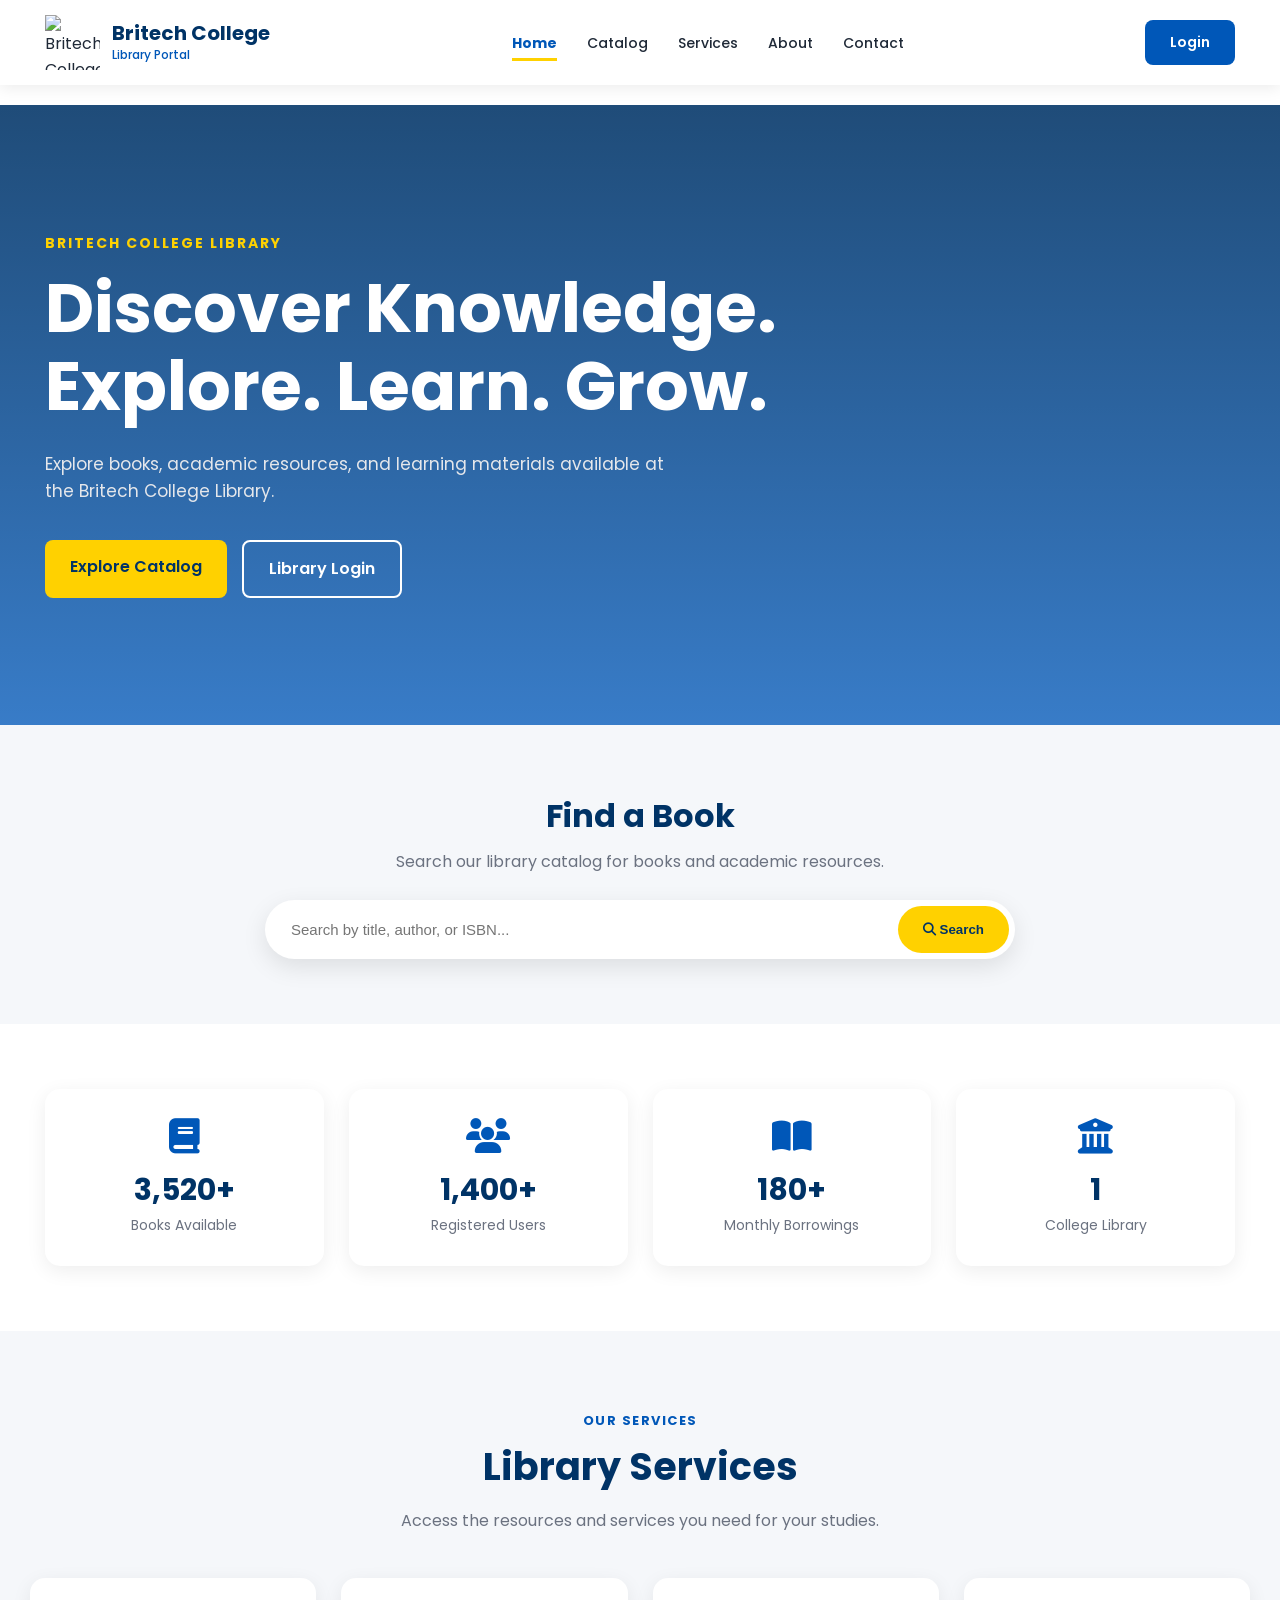
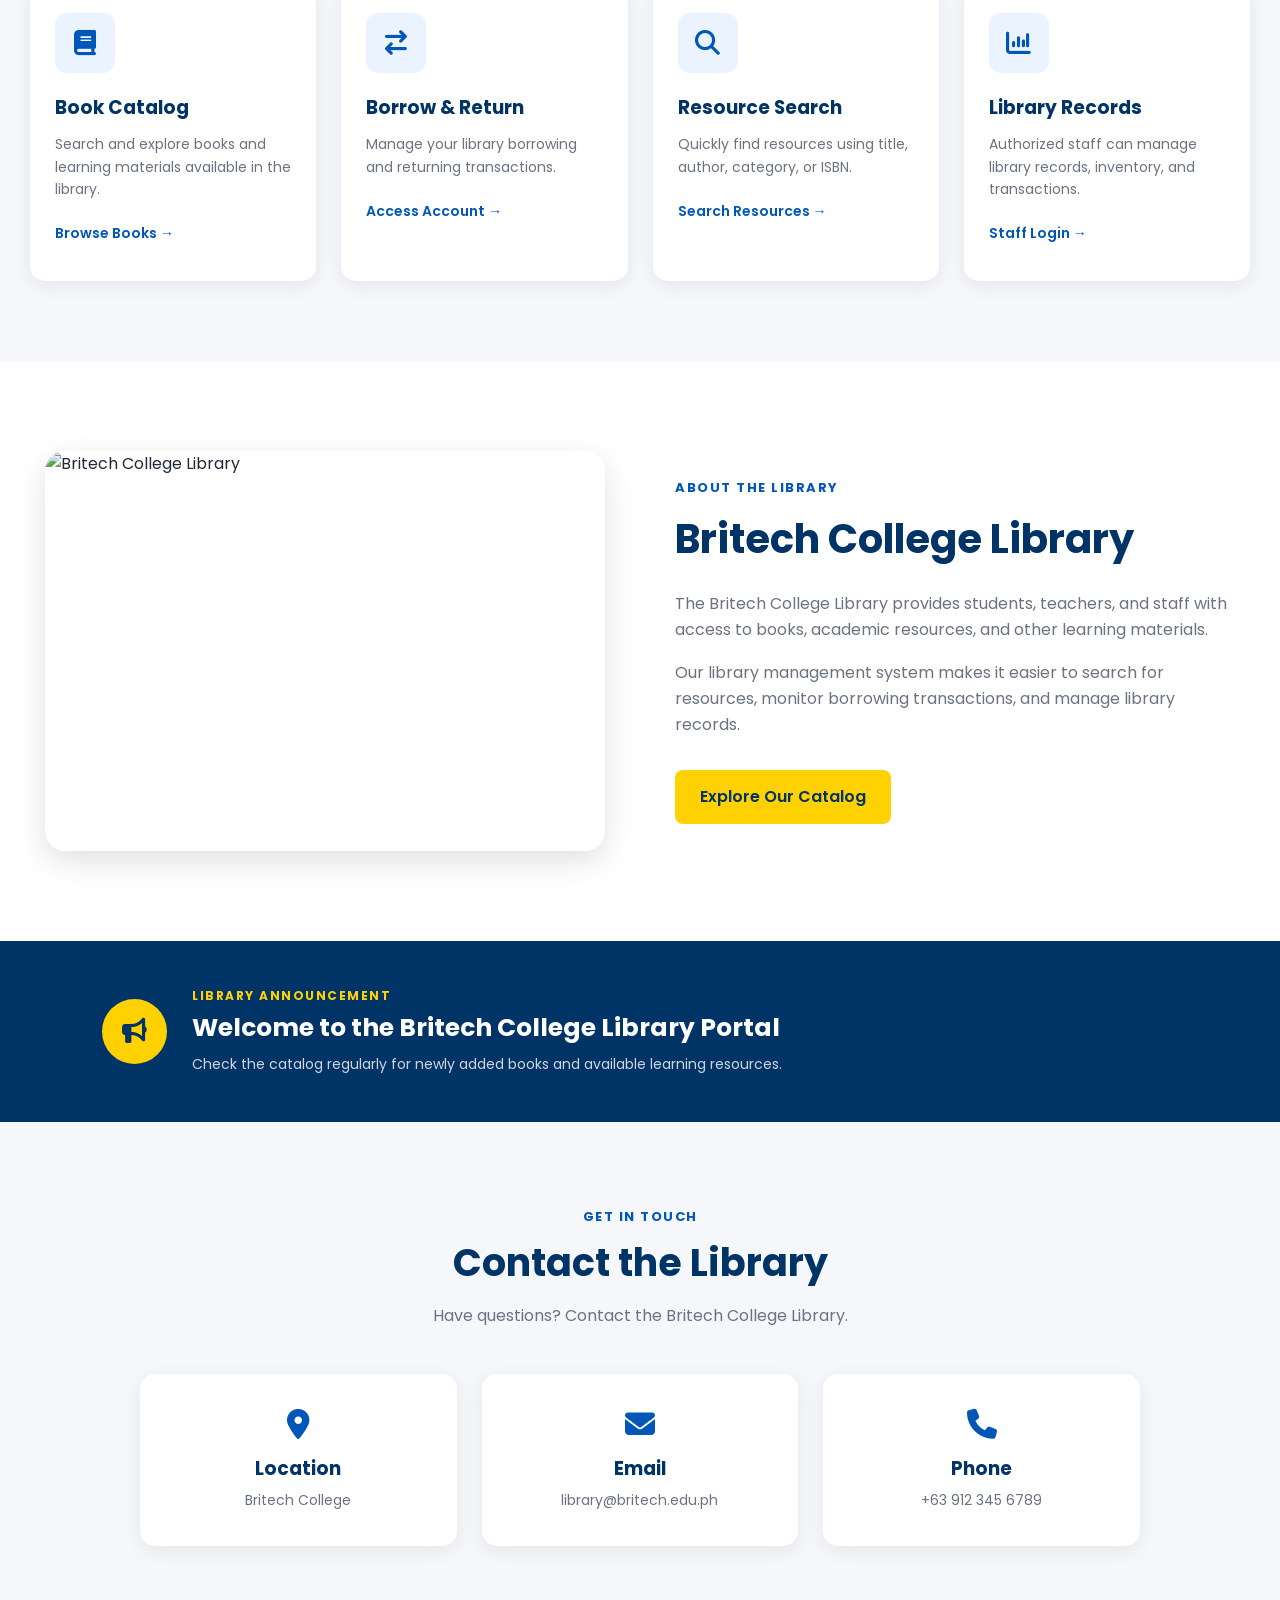
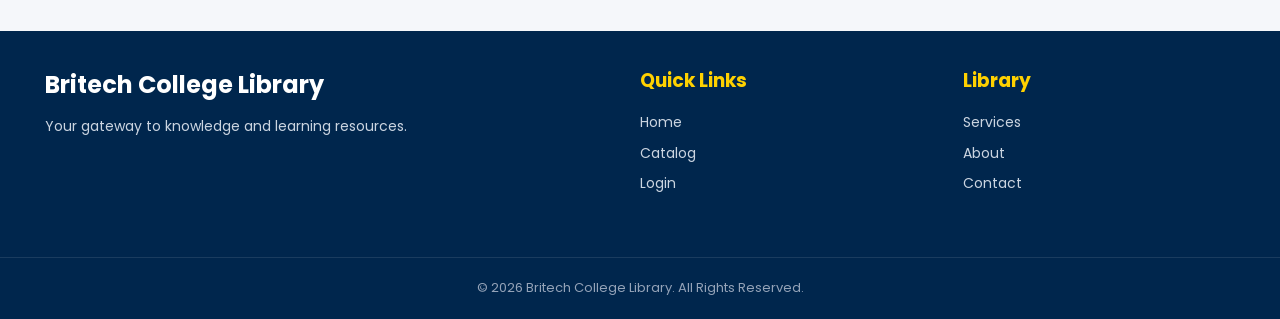
==== index.html @ 60db34e0 "feat: 1st commit" ====
<!DOCTYPE html>
<html lang="en">

<head>

    <meta charset="UTF-8">

    <meta name="viewport" content="width=device-width, initial-scale=1.0">

    <title>Britech College Library</title>

    <link rel="stylesheet" href="./assets/css/style.css">

    <link
        href="https://fonts.googleapis.com/css2?family=Poppins:wght@300;400;500;600;700&display=swap"
        rel="stylesheet">

    <link
        rel="stylesheet"
        href="https://cdnjs.cloudflare.com/ajax/libs/font-awesome/6.7.2/css/all.min.css">

</head>

<body>

<!-- =========================
     NAVIGATION
========================= -->

<header>

    <nav class="navbar">

        <div class="logo">

            <img src="images/britech-logo.png" alt="Britech College Logo">

            <div class="logo-text">

                <h2>Britech College</h2>

                <p>Library Portal</p>

            </div>

        </div>

        <ul class="nav-links">

            <li>
                <a href="index.html" class="active">
                    Home
                </a>
            </li>

            <li>
                <a href="catalog.html">
                    Catalog
                </a>
            </li>

            <li>
                <a href="#services">
                    Services
                </a>
            </li>

            <li>
                <a href="#about">
                    About
                </a>
            </li>

            <li>
                <a href="#contact">
                    Contact
                </a>
            </li>

        </ul>

        <a href="login.html" class="login-btn">
            Login
        </a>

    </nav>

</header>


<!-- =========================
     HERO SECTION
========================= -->

<section class="hero">

    <div class="hero-content">

        <p class="hero-small">
            BRITECH COLLEGE LIBRARY
        </p>

        <h1>
            Discover Knowledge.<br>
            Explore. Learn. Grow.
        </h1>

        <p>
            Explore books, academic resources, and learning materials
            available at the Britech College Library.
        </p>

        <div class="hero-buttons">

            <a href="catalog.html" class="primary-btn">
                Explore Catalog
            </a>

            <a href="login.html" class="secondary-btn">
                Library Login
            </a>

        </div>

    </div>

</section>


<!-- =========================
     SEARCH SECTION
========================= -->

<section class="search-section">

    <div class="search-content">

        <h2>
            Find a Book
        </h2>

        <p>
            Search our library catalog for books and academic resources.
        </p>

        <div class="search-box">

            <input
                type="text"
                placeholder="Search by title, author, or ISBN..."
                id="homeSearch">

            <button id="homeSearchButton">

                <i class="fa-solid fa-magnifying-glass"></i>

                Search

            </button>

        </div>

    </div>

</section>


<!-- =========================
     LIBRARY STATISTICS
========================= -->

<section class="statistics">

    <div class="stat-card">

        <i class="fa-solid fa-book"></i>

        <h2>3,520+</h2>

        <p>
            Books Available
        </p>

    </div>


    <div class="stat-card">

        <i class="fa-solid fa-users"></i>

        <h2>1,400+</h2>

        <p>
            Registered Users
        </p>

    </div>


    <div class="stat-card">

        <i class="fa-solid fa-book-open"></i>

        <h2>180+</h2>

        <p>
            Monthly Borrowings
        </p>

    </div>


    <div class="stat-card">

        <i class="fa-solid fa-building-columns"></i>

        <h2>1</h2>

        <p>
            College Library
        </p>

    </div>

</section>


<!-- =========================
     SERVICES
========================= -->

<section class="services" id="services">

    <div class="section-heading">

        <p>
            OUR SERVICES
        </p>

        <h2>
            Library Services
        </h2>

        <span>
            Access the resources and services you need for your studies.
        </span>

    </div>


    <div class="service-grid">

        <div class="service-card">

            <i class="fa-solid fa-book"></i>

            <h3>
                Book Catalog
            </h3>

            <p>
                Search and explore books and learning materials
                available in the library.
            </p>

            <a href="catalog.html">
                Browse Books →
            </a>

        </div>


        <div class="service-card">

            <i class="fa-solid fa-arrow-right-arrow-left"></i>

            <h3>
                Borrow & Return
            </h3>

            <p>
                Manage your library borrowing and returning
                transactions.
            </p>

            <a href="login.html">
                Access Account →
            </a>

        </div>


        <div class="service-card">

            <i class="fa-solid fa-magnifying-glass"></i>

            <h3>
                Resource Search
            </h3>

            <p>
                Quickly find resources using title, author,
                category, or ISBN.
            </p>

            <a href="catalog.html">
                Search Resources →
            </a>

        </div>


        <div class="service-card">

            <i class="fa-solid fa-chart-column"></i>

            <h3>
                Library Records
            </h3>

            <p>
                Authorized staff can manage library records,
                inventory, and transactions.
            </p>

            <a href="login.html">
                Staff Login →
            </a>

        </div>

    </div>

</section>


<!-- =========================
     ABOUT
========================= -->

<section class="about" id="about">

    <div class="about-image">

        <img
            src="images/library.jpg"
            alt="Britech College Library">

    </div>

    <div class="about-content">

        <p class="section-label">
            ABOUT THE LIBRARY
        </p>

        <h2>
            Britech College Library
        </h2>

        <p>
            The Britech College Library provides students, teachers,
            and staff with access to books, academic resources,
            and other learning materials.
        </p>

        <p>
            Our library management system makes it easier to search
            for resources, monitor borrowing transactions, and
            manage library records.
        </p>

        <a href="catalog.html" class="primary-btn">
            Explore Our Catalog
        </a>

    </div>

</section>


<!-- =========================
     ANNOUNCEMENT
========================= -->

<section class="announcement">

    <div>

        <i class="fa-solid fa-bullhorn"></i>

    </div>

    <div>

        <p>
            LIBRARY ANNOUNCEMENT
        </p>

        <h2>
            Welcome to the Britech College Library Portal
        </h2>

        <span>
            Check the catalog regularly for newly added books
            and available learning resources.
        </span>

    </div>

</section>


<!-- =========================
     CONTACT
========================= -->

<section class="contact" id="contact">

    <div class="section-heading">

        <p>
            GET IN TOUCH
        </p>

        <h2>
            Contact the Library
        </h2>

        <span>
            Have questions? Contact the Britech College Library.
        </span>

    </div>


    <div class="contact-grid">

        <div class="contact-card">

            <i class="fa-solid fa-location-dot"></i>

            <h3>
                Location
            </h3>

            <p>
                Britech College
            </p>

        </div>


        <div class="contact-card">

            <i class="fa-solid fa-envelope"></i>

            <h3>
                Email
            </h3>

            <p>
                library@britech.edu.ph
            </p>

        </div>


        <div class="contact-card">

            <i class="fa-solid fa-phone"></i>

            <h3>
                Phone
            </h3>

            <p>
                +63 912 345 6789
            </p>

        </div>

    </div>

</section>


<!-- =========================
     FOOTER
========================= -->

<footer>

    <div class="footer-content">

        <div>

            <h2>
                Britech College Library
            </h2>

            <p>
                Your gateway to knowledge and learning resources.
            </p>

        </div>


        <div>

            <h3>
                Quick Links
            </h3>

            <a href="index.html">
                Home
            </a>

            <a href="catalog.html">
                Catalog
            </a>

            <a href="login.html">
                Login
            </a>

        </div>


        <div>

            <h3>
                Library
            </h3>

            <a href="#services">
                Services
            </a>

            <a href="#about">
                About
            </a>

            <a href="#contact">
                Contact
            </a>

        </div>

    </div>


    <div class="footer-bottom">

        <p>
            © <span id="year">2026</span>
            Britech College Library.
            All Rights Reserved.
        </p>

    </div>

</footer>


<!-- =========================
     JAVASCRIPT
========================= -->

<script src="js/script.js"></script>

</body>

</html>
---- assets/css/style.css ----
/* =========================================
   BRITECH COLLEGE LIBRARY
   style.css
========================================= */


/* =========================================
   GLOBAL
========================================= */

* {
    margin: 0;
    padding: 0;
    box-sizing: border-box;
}

html {
    scroll-behavior: smooth;
}

body {
    font-family: 'Poppins', sans-serif;
    color: #1f2937;
    background: #ffffff;
    line-height: 1.6;
}

a {
    text-decoration: none;
}

img {
    max-width: 100%;
    display: block;
}

:root {
    --primary-blue: #0057B8;
    --dark-blue: #003366;
    --light-blue: #EAF3FF;
    --primary-yellow: #FFD100;
    --dark-yellow: #E6B800;
    --white: #ffffff;
    --light-gray: #F5F7FA;
    --gray: #6B7280;
    --dark: #1F2937;
}


/* =========================================
   NAVBAR
========================================= */

header {
    width: 100%;
    background: var(--white);
    box-shadow: 0 3px 15px rgba(0, 0, 0, 0.08);
    position: sticky;
    top: 0;
    z-index: 1000;
}

.navbar {
    max-width: 1250px;
    margin: auto;
    padding: 15px 30px;

    display: flex;
    align-items: center;
    justify-content: space-between;
    gap: 30px;
}

.logo {
    display: flex;
    align-items: center;
    gap: 12px;
}

.logo img {
    width: 55px;
    height: 55px;
    object-fit: contain;
}

.logo-text h2 {
    color: var(--dark-blue);
    font-size: 20px;
    line-height: 1.2;
}

.logo-text p {
    color: var(--primary-blue);
    font-size: 12px;
    font-weight: 500;
}

.nav-links {
    display: flex;
    align-items: center;
    gap: 30px;
    list-style: none;
}

.nav-links a {
    color: var(--dark);
    font-size: 14px;
    font-weight: 500;
    transition: 0.3s;
}

.nav-links a:hover,
.nav-links a.active {
    color: var(--primary-blue);
}

.nav-links a.active {
    font-weight: 700;
    border-bottom: 3px solid var(--primary-yellow);
    padding-bottom: 5px;
}

.login-btn {
    background: var(--primary-blue);
    color: var(--white);
    padding: 11px 25px;
    border-radius: 8px;
    font-size: 14px;
    font-weight: 600;
    transition: 0.3s;
}

.login-btn:hover {
    background: var(--dark-blue);
}


/* =========================================
   HERO
========================================= */

.hero {
    min-height: 620px;

    display: flex;
    align-items: center;

    background:
        linear-gradient(
            rgba(0, 51, 102, 0.88),
            rgba(0, 87, 184, 0.78)
        ),
        url("../images/library-hero.jpg");

    background-size: cover;
    background-position: center;

    color: var(--white);
}

.hero-content {
    max-width: 1250px;
    width: 100%;
    margin: auto;
    padding: 80px 30px;
}

.hero-small {
    color: var(--primary-yellow);
    font-size: 14px;
    font-weight: 700;
    letter-spacing: 2px;
    margin-bottom: 15px;
}

.hero h1 {
    font-size: clamp(40px, 6vw, 68px);
    line-height: 1.15;
    margin-bottom: 25px;
}

.hero-content > p:not(.hero-small) {
    max-width: 650px;
    font-size: 17px;
    color: #E5E7EB;
    margin-bottom: 35px;
}

.hero-buttons {
    display: flex;
    gap: 15px;
    flex-wrap: wrap;
}

.primary-btn,
.secondary-btn {
    display: inline-block;
    padding: 14px 25px;
    border-radius: 8px;
    font-weight: 600;
    transition: 0.3s;
}

.primary-btn {
    background: var(--primary-yellow);
    color: var(--dark-blue);
}

.primary-btn:hover {
    background: var(--dark-yellow);
    transform: translateY(-2px);
}

.secondary-btn {
    border: 2px solid var(--white);
    color: var(--white);
}

.secondary-btn:hover {
    background: var(--white);
    color: var(--dark-blue);
}


/* =========================================
   SEARCH SECTION
========================================= */

.search-section {
    background: var(--light-gray);
    padding: 65px 30px;
    text-align: center;
}

.search-content {
    max-width: 850px;
    margin: auto;
}

.search-content h2 {
    color: var(--dark-blue);
    font-size: 32px;
    margin-bottom: 8px;
}

.search-content p {
    color: var(--gray);
    margin-bottom: 25px;
}

.search-box {
    max-width: 750px;
    margin: auto;

    display: flex;

    background: var(--white);

    border-radius: 50px;

    padding: 6px;

    box-shadow: 0 8px 25px rgba(0, 0, 0, 0.1);
}

.search-box input {
    flex: 1;

    border: none;
    outline: none;

    padding: 15px 20px;

    font-size: 15px;

    border-radius: 50px;
}

.search-box button {
    border: none;

    background: var(--primary-yellow);

    color: var(--dark-blue);

    padding: 0 25px;

    border-radius: 50px;

    font-weight: 600;

    cursor: pointer;

    transition: 0.3s;
}

.search-box button:hover {
    background: var(--dark-yellow);
}


/* =========================================
   STATISTICS
========================================= */

.statistics {
    max-width: 1250px;
    margin: auto;

    padding: 65px 30px;

    display: grid;

    grid-template-columns: repeat(4, 1fr);

    gap: 25px;
}

.stat-card {
    text-align: center;

    background: var(--white);

    padding: 30px 20px;

    border-radius: 15px;

    box-shadow: 0 5px 20px rgba(0, 0, 0, 0.07);

    transition: 0.3s;
}

.stat-card:hover {
    transform: translateY(-5px);
}

.stat-card i {
    font-size: 35px;
    color: var(--primary-blue);
    margin-bottom: 12px;
}

.stat-card h2 {
    color: var(--dark-blue);
    font-size: 30px;
}

.stat-card p {
    color: var(--gray);
    font-size: 14px;
}


/* =========================================
   SECTION HEADING
========================================= */

.section-heading {
    text-align: center;
    max-width: 700px;
    margin: auto;
}

.section-heading p,
.section-label {
    color: var(--primary-blue);
    font-size: 13px;
    font-weight: 700;
    letter-spacing: 1.5px;
}

.section-heading h2 {
    color: var(--dark-blue);
    font-size: 38px;
    margin: 5px 0 10px;
}

.section-heading span {
    color: var(--gray);
}


/* =========================================
   SERVICES
========================================= */

.services {
    background: var(--light-gray);
    padding: 80px 30px;
}

.service-grid {
    max-width: 1250px;
    margin: 45px auto 0;

    display: grid;

    grid-template-columns: repeat(4, 1fr);

    gap: 25px;
}

.service-card {
    background: var(--white);

    padding: 35px 25px;

    border-radius: 15px;

    box-shadow: 0 5px 20px rgba(0, 0, 0, 0.07);

    transition: 0.3s;
}

.service-card:hover {
    transform: translateY(-7px);

    box-shadow: 0 12px 25px rgba(0, 0, 0, 0.1);
}

.service-card i {
    width: 60px;
    height: 60px;

    display: flex;
    align-items: center;
    justify-content: center;

    background: var(--light-blue);

    color: var(--primary-blue);

    border-radius: 12px;

    font-size: 25px;

    margin-bottom: 20px;
}

.service-card h3 {
    color: var(--dark-blue);
    margin-bottom: 10px;
}

.service-card p {
    color: var(--gray);
    font-size: 14px;
    margin-bottom: 20px;
}

.service-card a {
    color: var(--primary-blue);
    font-size: 14px;
    font-weight: 600;
}


/* =========================================
   ABOUT
========================================= */

.about {
    max-width: 1250px;
    margin: auto;

    padding: 90px 30px;

    display: grid;

    grid-template-columns: 1fr 1fr;

    gap: 70px;

    align-items: center;
}

.about-image img {
    width: 100%;
    height: 400px;

    object-fit: cover;

    border-radius: 20px;

    box-shadow: 0 10px 30px rgba(0, 0, 0, 0.12);
}

.about-content h2 {
    color: var(--dark-blue);
    font-size: 40px;
    margin: 8px 0 20px;
}

.about-content p:not(.section-label) {
    color: var(--gray);
    margin-bottom: 18px;
}

.about-content .primary-btn {
    margin-top: 15px;
}


/* =========================================
   ANNOUNCEMENT
========================================= */

.announcement {
    background: var(--dark-blue);

    color: var(--white);

    padding: 45px 8%;

    display: flex;

    align-items: center;

    gap: 25px;
}

.announcement > div:first-child {
    width: 65px;
    height: 65px;

    flex-shrink: 0;

    display: flex;
    align-items: center;
    justify-content: center;

    background: var(--primary-yellow);

    color: var(--dark-blue);

    border-radius: 50%;

    font-size: 25px;
}

.announcement p {
    color: var(--primary-yellow);

    font-size: 12px;

    font-weight: 700;

    letter-spacing: 1.5px;
}

.announcement h2 {
    font-size: 25px;
    margin: 3px 0;
}

.announcement span {
    color: #D1D5DB;
    font-size: 14px;
}


/* =========================================
   CONTACT
========================================= */

.contact {
    padding: 85px 30px;
    background: var(--light-gray);
}

.contact-grid {
    max-width: 1000px;

    margin: 45px auto 0;

    display: grid;

    grid-template-columns: repeat(3, 1fr);

    gap: 25px;
}

.contact-card {
    background: var(--white);

    text-align: center;

    padding: 35px 20px;

    border-radius: 15px;

    box-shadow: 0 5px 20px rgba(0, 0, 0, 0.07);
}

.contact-card i {
    font-size: 30px;

    color: var(--primary-blue);

    margin-bottom: 15px;
}

.contact-card h3 {
    color: var(--dark-blue);

    margin-bottom: 5px;
}

.contact-card p {
    color: var(--gray);

    font-size: 14px;
}


/* =========================================
   FOOTER
========================================= */

footer {
    background: #00264D;

    color: var(--white);
}

.footer-content {
    max-width: 1250px;

    margin: auto;

    padding: 55px 30px;

    display: grid;

    grid-template-columns: 2fr 1fr 1fr;

    gap: 50px;
}

.footer-content h2 {
    margin-bottom: 10px;
}

.footer-content h3 {
    color: var(--primary-yellow);

    margin-bottom: 15px;
}

.footer-content p {
    color: #CBD5E1;

    font-size: 14px;
}

.footer-content a {
    display: block;

    color: #CBD5E1;

    font-size: 14px;

    margin-bottom: 8px;

    transition: 0.3s;
}

.footer-content a:hover {
    color: var(--primary-yellow);
}

.footer-bottom {
    border-top: 1px solid rgba(255,255,255,0.1);

    text-align: center;

    padding: 20px 30px;
}

.footer-bottom p {
    color: #94A3B8;

    font-size: 13px;
}


/* =========================================
   SCROLL ANIMATION
========================================= */

section {
    opacity: 1;
    transform: translateY(20px);

    transition: opacity 0.6s ease,
                transform 0.6s ease;
}

section.show {
    opacity: 1;
    transform: translateY(0);
}


/* =========================================
   RESPONSIVE
========================================= */

@media (max-width: 1000px) {

    .nav-links {
        gap: 15px;
    }

    .statistics {
        grid-template-columns: repeat(2, 1fr);
    }

    .service-grid {
        grid-template-columns: repeat(2, 1fr);
    }

    .about {
        grid-template-columns: 1fr;
        gap: 40px;
    }

    .contact-grid {
        grid-template-columns: repeat(2, 1fr);
    }

}


@media (max-width: 768px) {

    .navbar {
        flex-wrap: wrap;
    }

    .nav-links {
        order: 3;

        width: 100%;

        justify-content: center;

        flex-wrap: wrap;
    }

    .hero {
        min-height: 550px;
    }

    .hero h1 {
        font-size: 42px;
    }

    .statistics {
        grid-template-columns: 1fr 1fr;
    }

    .service-grid {
        grid-template-columns: 1fr;
    }

    .contact-grid {
        grid-template-columns: 1fr;
    }

    .footer-content {
        grid-template-columns: 1fr;
    }

    .announcement {
        align-items: flex-start;
    }

}


@media (max-width: 500px) {

    .navbar {
        padding: 12px 15px;
    }

    .logo img {
        width: 45px;
        height: 45px;
    }

    .logo-text h2 {
        font-size: 17px;
    }

    .login-btn {
        padding: 9px 15px;
    }

    .hero-content {
        padding: 60px 20px;
    }

    .hero h1 {
        font-size: 35px;
    }

    .hero-content > p:not(.hero-small) {
        font-size: 15px;
    }

    .search-section {
        padding: 50px 15px;
    }

    .search-box {
        flex-direction: column;

        background: transparent;

        box-shadow: none;

        gap: 10px;
    }

    .search-box input {
        background: white;

        box-shadow: 0 5px 15px rgba(0,0,0,0.08);
    }

    .search-box button {
        padding: 14px;
    }

    .statistics {
        grid-template-columns: 1fr;

        padding: 50px 20px;
    }

    .services,
    .contact {
        padding: 60px 20px;
    }

    .section-heading h2 {
        font-size: 30px;
    }

    .about {
        padding: 60px 20px;
    }

    .about-image img {
        height: 280px;
    }

    .about-content h2 {
        font-size: 32px;
    }

    .announcement {
        padding: 35px 20px;
    }

}
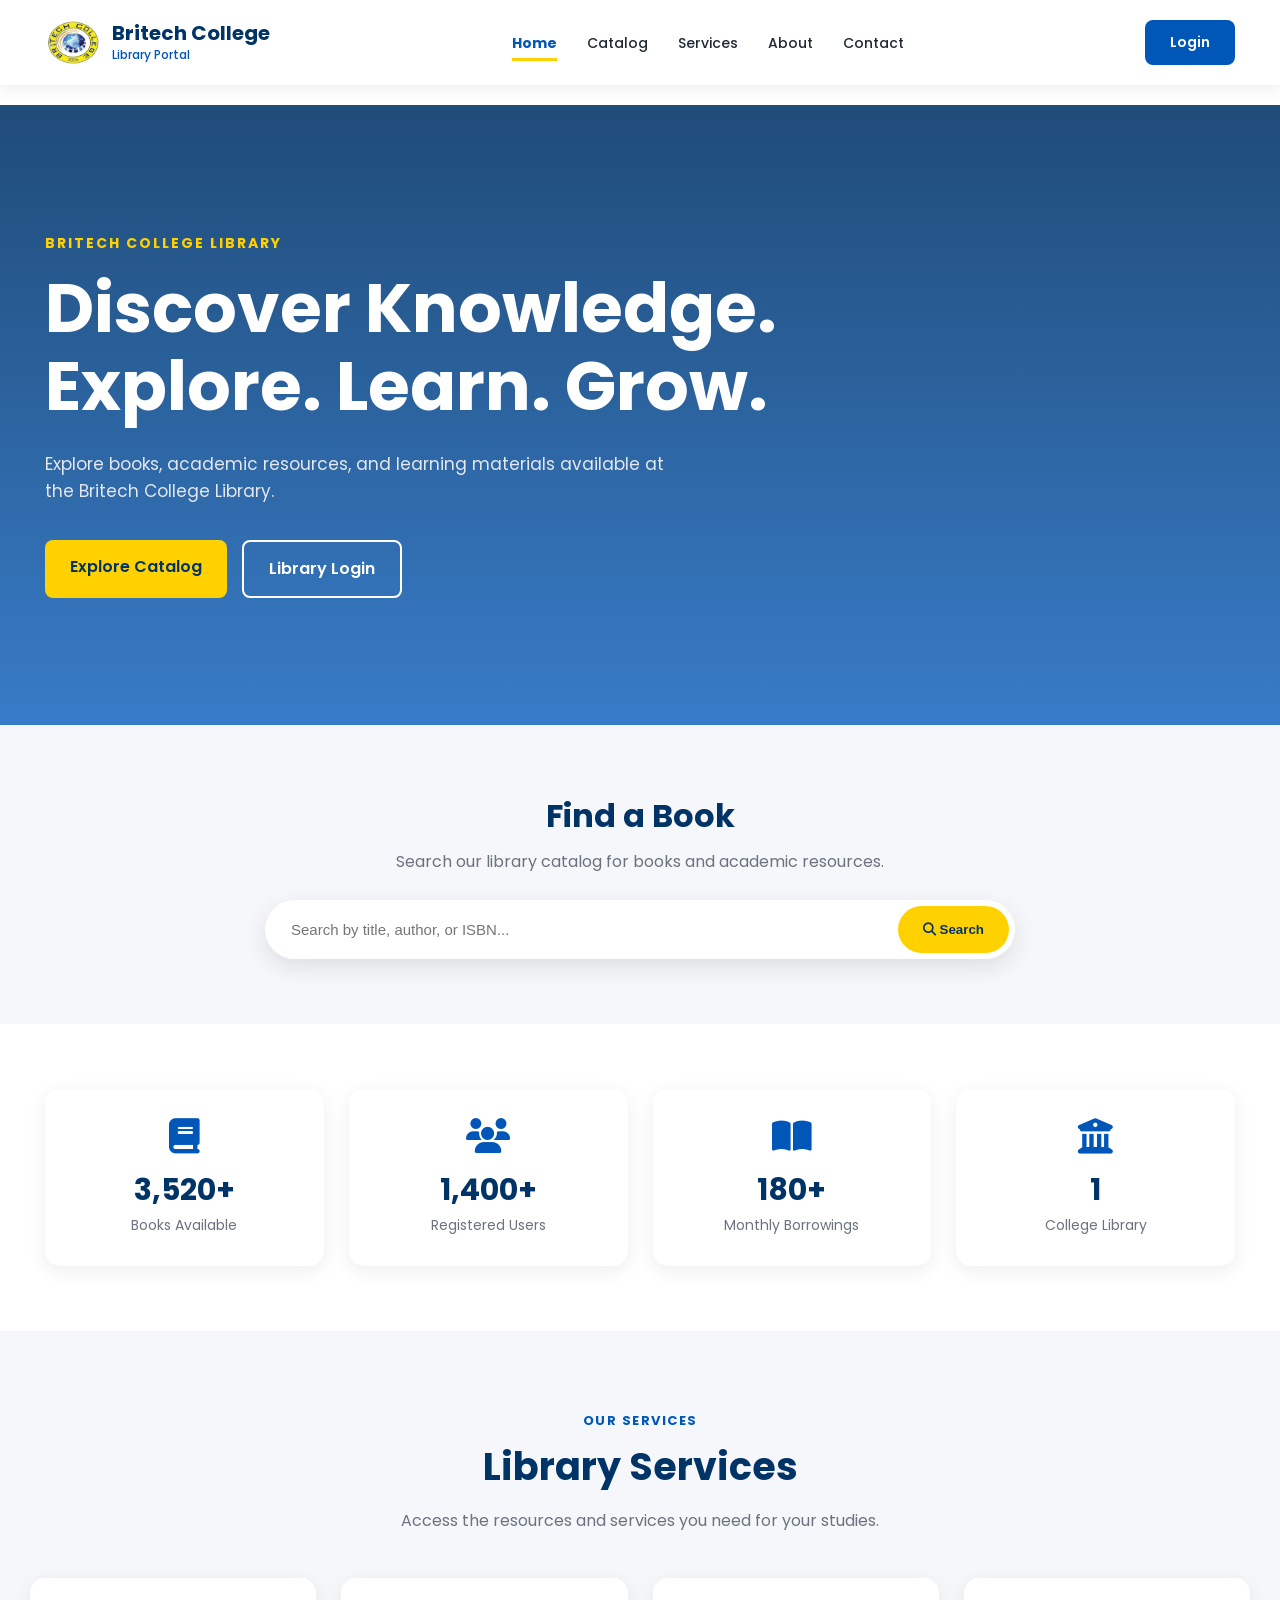
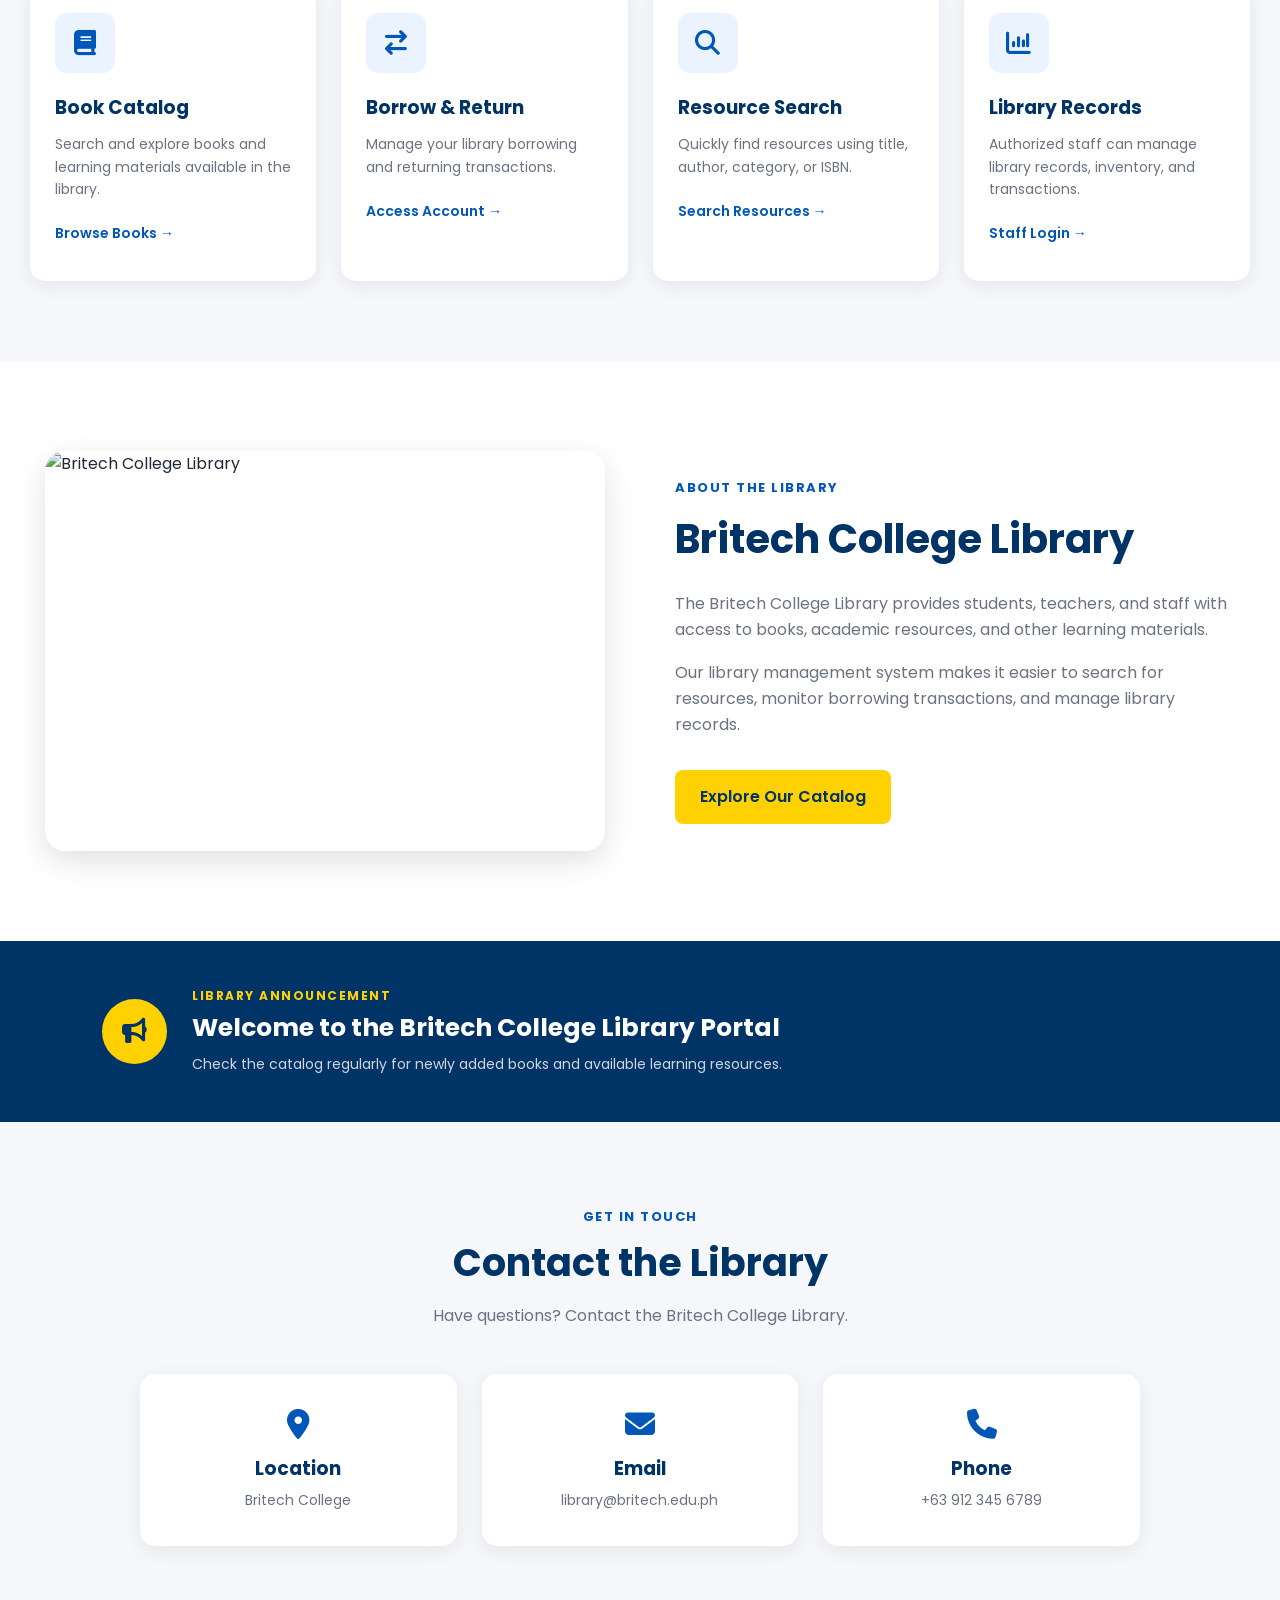
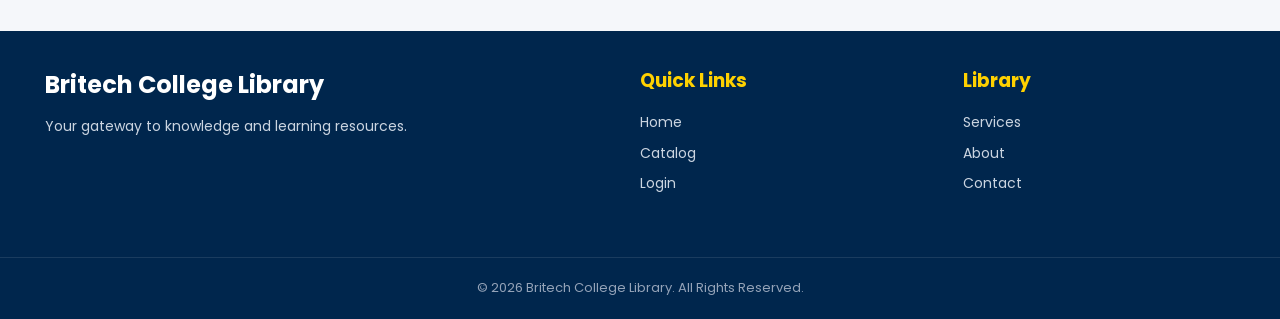
==== commit 9b8ce296: "feat: replace image" ====
--- a/index.html
+++ b/index.html
@@ -33,7 +33,7 @@
 
         <div class="logo">
 
-            <img src="images/britech-logo.png" alt="Britech College Logo">
+            <img src="./assets/images/logo/britech-logo (1).png" alt="Britech College Logo">
 
             <div class="logo-text">
 
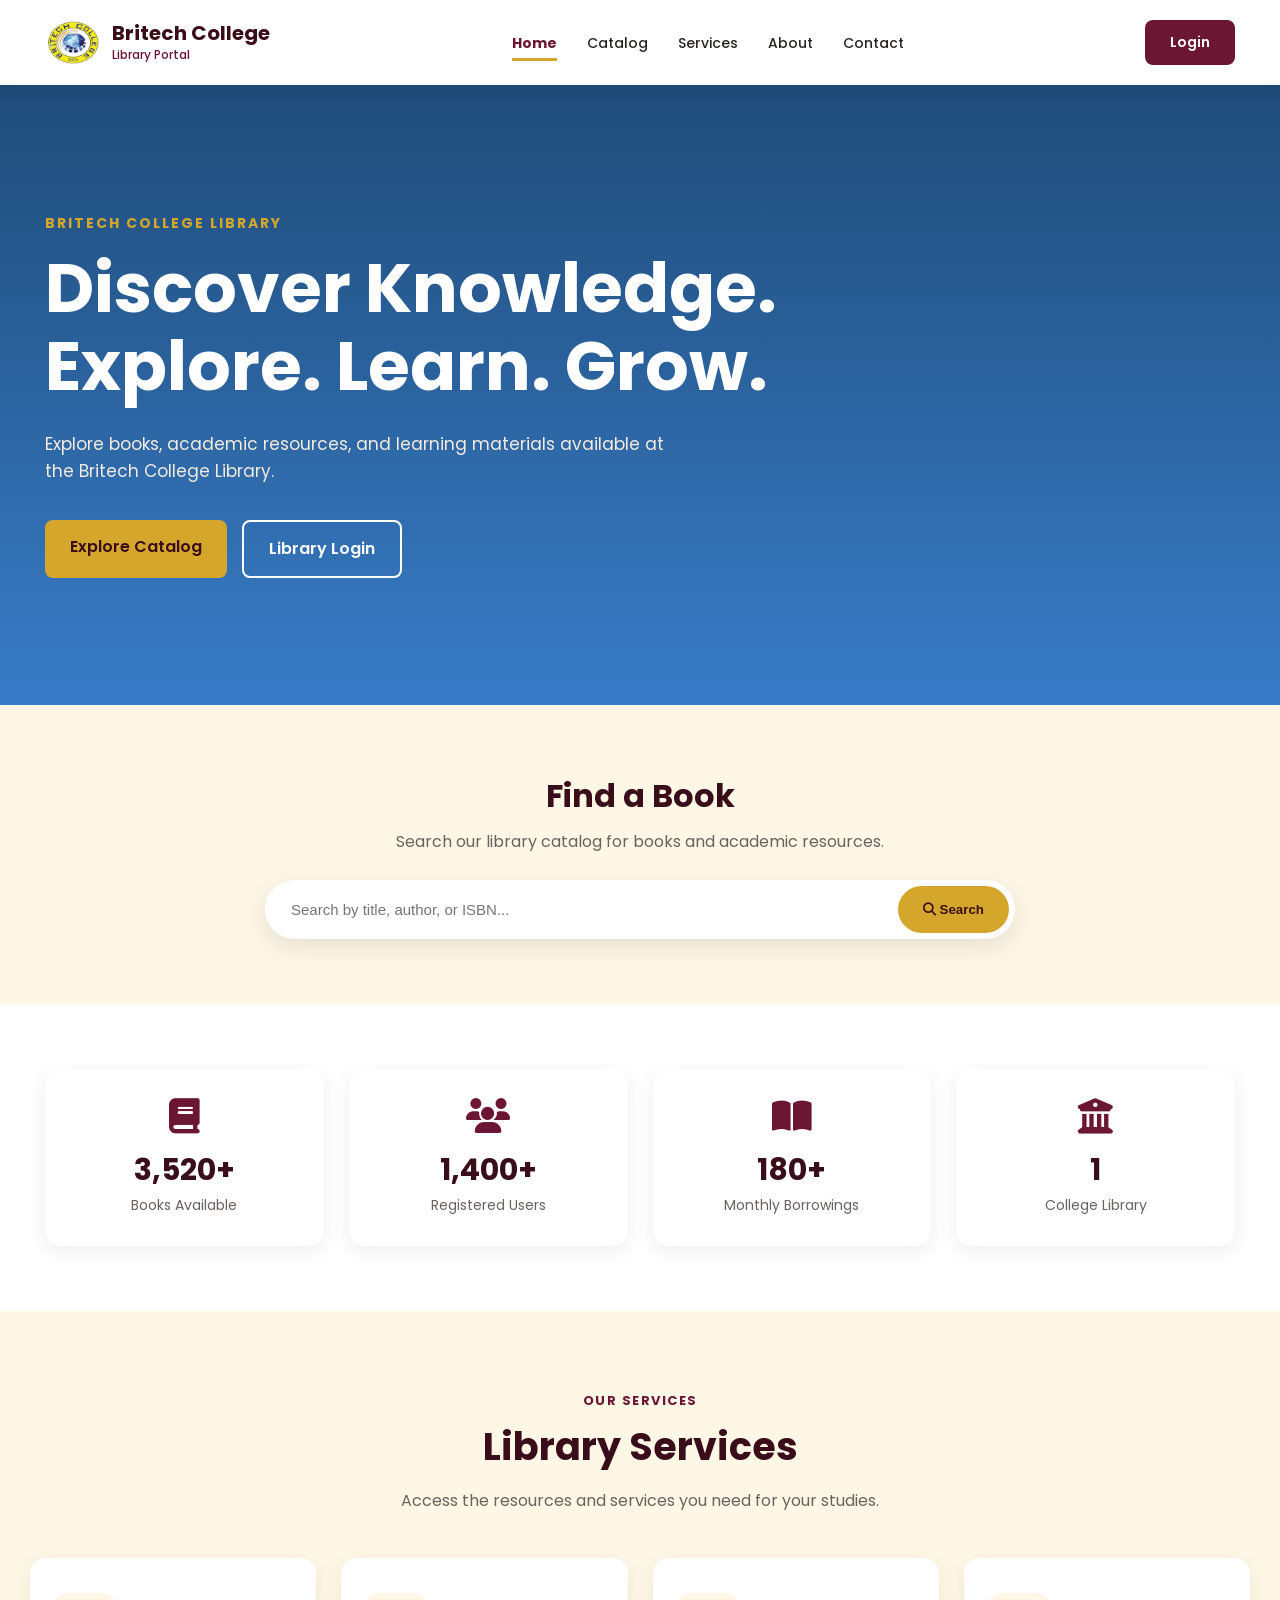
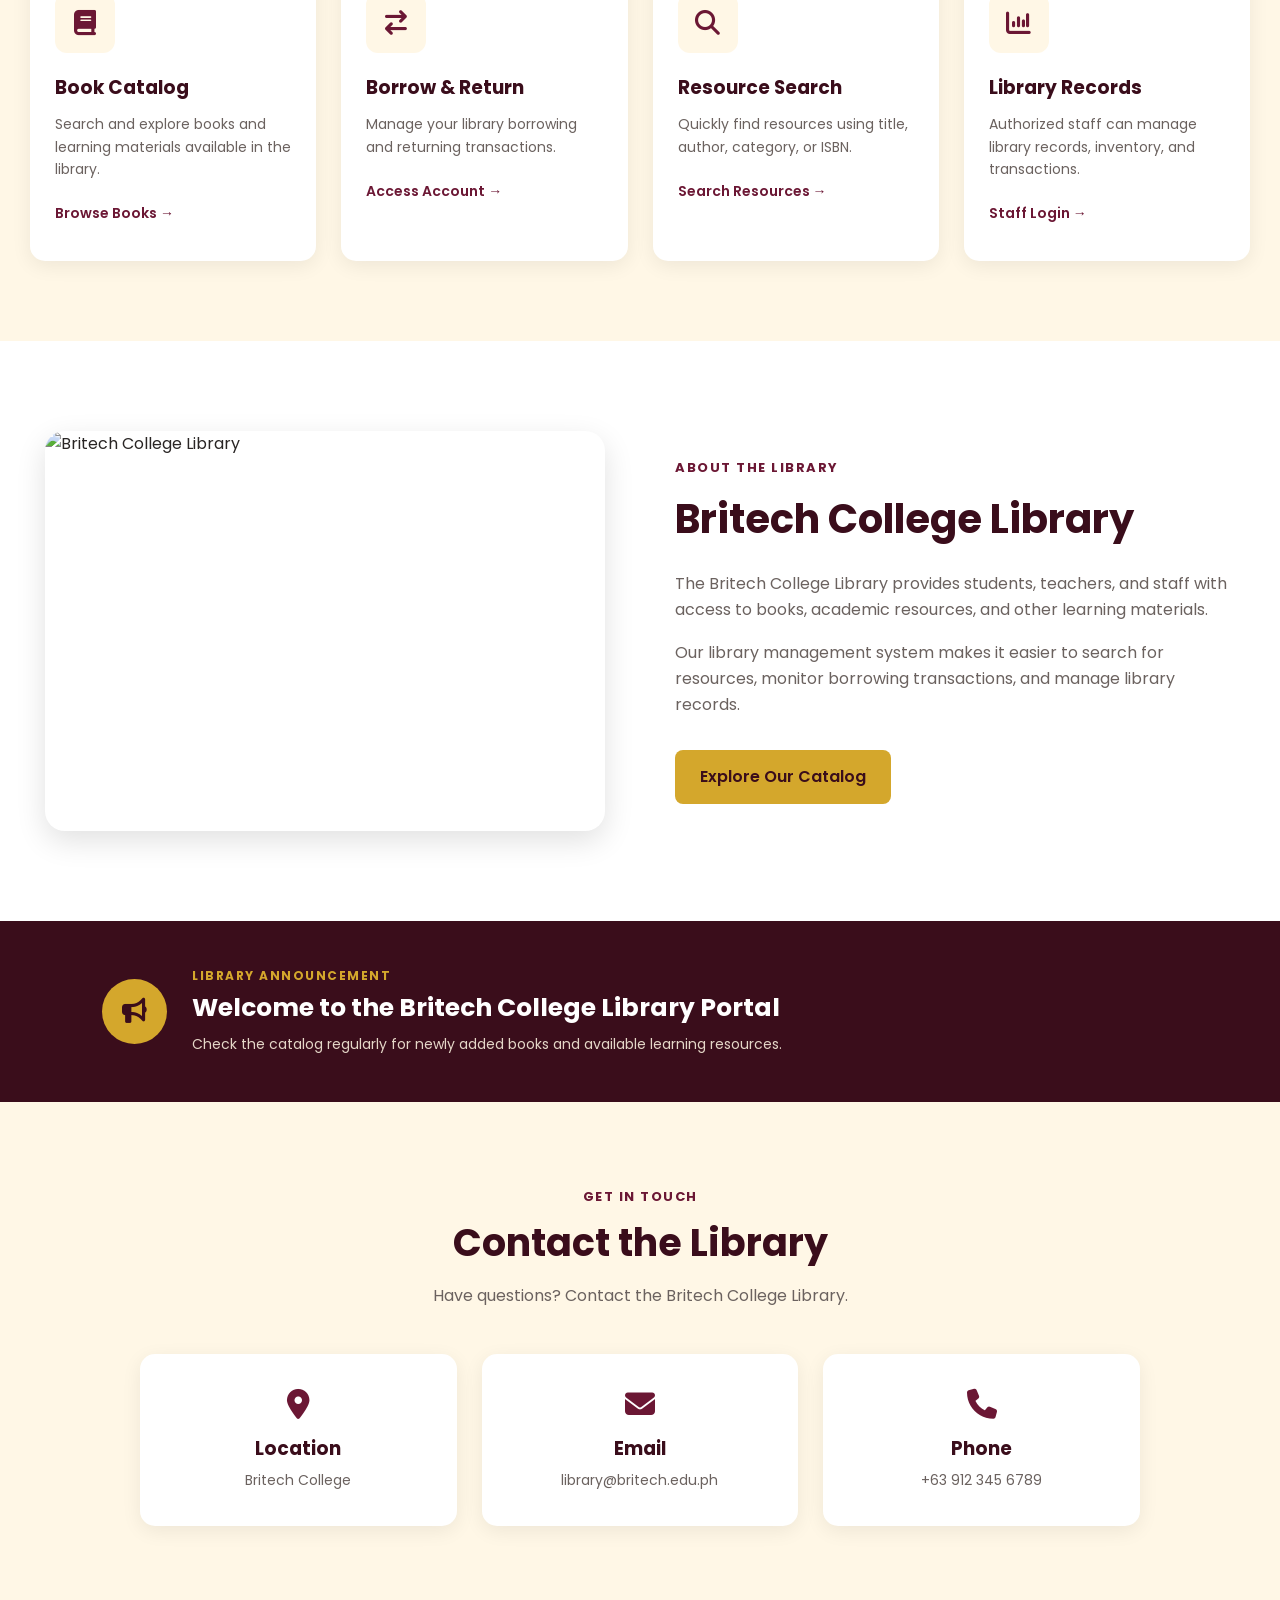
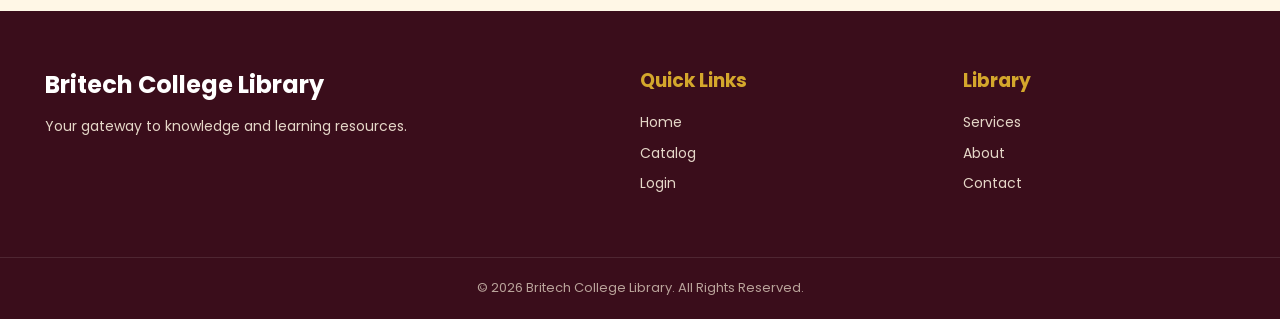
==== commit 74de2b33: "feat: js" ====
--- a/index.html
+++ b/index.html
@@ -567,7 +567,7 @@
      JAVASCRIPT
 ========================= -->
 
-<script src="js/script.js"></script>
+<script src="./assets/js/main.js"></script>
 
 </body>
 
--- a/assets/css/style.css
+++ b/assets/css/style.css
@@ -1,6 +1,17 @@
+/*
+   ALTERNATIVE COLOR PALETTE
+   Burgundy:       #6B1734
+   Dark Burgundy:  #3A0D1B
+   Gold:           #D4A72C
+   Gold Hover:     #B88A1F
+   Warm Cream:     #FFF7E6
+   White:          #FFFFFF
+   Dark Text:      #292524
+*/
+
 /* =========================================
    BRITECH COLLEGE LIBRARY
-   style.css
+
 ========================================= */
 
 
@@ -20,8 +31,8 @@
 
 body {
     font-family: 'Poppins', sans-serif;
-    color: #1f2937;
-    background: #ffffff;
+    color: #292524;
+    background: #FFFFFF;
     line-height: 1.6;
 }
 
@@ -35,15 +46,15 @@
 }
 
 :root {
-    --primary-blue: #0057B8;
-    --dark-blue: #003366;
-    --light-blue: #EAF3FF;
-    --primary-yellow: #FFD100;
-    --dark-yellow: #E6B800;
-    --white: #ffffff;
-    --light-gray: #F5F7FA;
-    --gray: #6B7280;
-    --dark: #1F2937;
+    --primary-color: #6B1734;
+    --dark-color: #3A0D1B;
+    --light-accent: #FFF7E6;
+    --accent-color: #D4A72C;
+    --accent-hover: #B88A1F;
+    --white: #FFFFFF;
+    --light-gray: #FFF7E6;
+    --gray: #6B625F;
+    --dark: #292524;
 }
 
 
@@ -84,13 +95,13 @@
 }
 
 .logo-text h2 {
-    color: var(--dark-blue);
+    color: var(--dark-color);
     font-size: 20px;
     line-height: 1.2;
 }
 
 .logo-text p {
-    color: var(--primary-blue);
+    color: var(--primary-color);
     font-size: 12px;
     font-weight: 500;
 }
@@ -111,17 +122,17 @@
 
 .nav-links a:hover,
 .nav-links a.active {
-    color: var(--primary-blue);
+    color: var(--primary-color);
 }
 
 .nav-links a.active {
     font-weight: 700;
-    border-bottom: 3px solid var(--primary-yellow);
+    border-bottom: 3px solid var(--accent-color);
     padding-bottom: 5px;
 }
 
 .login-btn {
-    background: var(--primary-blue);
+    background: var(--primary-color);
     color: var(--white);
     padding: 11px 25px;
     border-radius: 8px;
@@ -131,7 +142,7 @@
 }
 
 .login-btn:hover {
-    background: var(--dark-blue);
+    background: var(--dark-color);
 }
 
 
@@ -166,7 +177,7 @@
 }
 
 .hero-small {
-    color: var(--primary-yellow);
+    color: var(--accent-color);
     font-size: 14px;
     font-weight: 700;
     letter-spacing: 2px;
@@ -182,7 +193,7 @@
 .hero-content > p:not(.hero-small) {
     max-width: 650px;
     font-size: 17px;
-    color: #E5E7EB;
+    color: #F3EBDD;
     margin-bottom: 35px;
 }
 
@@ -202,12 +213,12 @@
 }
 
 .primary-btn {
-    background: var(--primary-yellow);
-    color: var(--dark-blue);
+    background: var(--accent-color);
+    color: var(--dark-color);
 }
 
 .primary-btn:hover {
-    background: var(--dark-yellow);
+    background: var(--accent-hover);
     transform: translateY(-2px);
 }
 
@@ -218,7 +229,7 @@
 
 .secondary-btn:hover {
     background: var(--white);
-    color: var(--dark-blue);
+    color: var(--dark-color);
 }
 
 
@@ -238,7 +249,7 @@
 }
 
 .search-content h2 {
-    color: var(--dark-blue);
+    color: var(--dark-color);
     font-size: 32px;
     margin-bottom: 8px;
 }
@@ -279,9 +290,9 @@
 .search-box button {
     border: none;
 
-    background: var(--primary-yellow);
-
-    color: var(--dark-blue);
+    background: var(--accent-color);
+
+    color: var(--dark-color);
 
     padding: 0 25px;
 
@@ -295,7 +306,7 @@
 }
 
 .search-box button:hover {
-    background: var(--dark-yellow);
+    background: var(--accent-hover);
 }
 
 
@@ -336,12 +347,12 @@
 
 .stat-card i {
     font-size: 35px;
-    color: var(--primary-blue);
+    color: var(--primary-color);
     margin-bottom: 12px;
 }
 
 .stat-card h2 {
-    color: var(--dark-blue);
+    color: var(--dark-color);
     font-size: 30px;
 }
 
@@ -363,14 +374,14 @@
 
 .section-heading p,
 .section-label {
-    color: var(--primary-blue);
+    color: var(--primary-color);
     font-size: 13px;
     font-weight: 700;
     letter-spacing: 1.5px;
 }
 
 .section-heading h2 {
-    color: var(--dark-blue);
+    color: var(--dark-color);
     font-size: 38px;
     margin: 5px 0 10px;
 }
@@ -426,9 +437,9 @@
     align-items: center;
     justify-content: center;
 
-    background: var(--light-blue);
-
-    color: var(--primary-blue);
+    background: var(--light-accent);
+
+    color: var(--primary-color);
 
     border-radius: 12px;
 
@@ -438,7 +449,7 @@
 }
 
 .service-card h3 {
-    color: var(--dark-blue);
+    color: var(--dark-color);
     margin-bottom: 10px;
 }
 
@@ -449,7 +460,7 @@
 }
 
 .service-card a {
-    color: var(--primary-blue);
+    color: var(--primary-color);
     font-size: 14px;
     font-weight: 600;
 }
@@ -486,7 +497,7 @@
 }
 
 .about-content h2 {
-    color: var(--dark-blue);
+    color: var(--dark-color);
     font-size: 40px;
     margin: 8px 0 20px;
 }
@@ -506,7 +517,7 @@
 ========================================= */
 
 .announcement {
-    background: var(--dark-blue);
+    background: var(--dark-color);
 
     color: var(--white);
 
@@ -529,9 +540,9 @@
     align-items: center;
     justify-content: center;
 
-    background: var(--primary-yellow);
-
-    color: var(--dark-blue);
+    background: var(--accent-color);
+
+    color: var(--dark-color);
 
     border-radius: 50%;
 
@@ -539,7 +550,7 @@
 }
 
 .announcement p {
-    color: var(--primary-yellow);
+    color: var(--accent-color);
 
     font-size: 12px;
 
@@ -554,7 +565,7 @@
 }
 
 .announcement span {
-    color: #D1D5DB;
+    color: #E5D7C8;
     font-size: 14px;
 }
 
@@ -595,13 +606,13 @@
 .contact-card i {
     font-size: 30px;
 
-    color: var(--primary-blue);
+    color: var(--primary-color);
 
     margin-bottom: 15px;
 }
 
 .contact-card h3 {
-    color: var(--dark-blue);
+    color: var(--dark-color);
 
     margin-bottom: 5px;
 }
@@ -618,7 +629,7 @@
 ========================================= */
 
 footer {
-    background: #00264D;
+    background: #3A0D1B;
 
     color: var(--white);
 }
@@ -642,13 +653,13 @@
 }
 
 .footer-content h3 {
-    color: var(--primary-yellow);
+    color: var(--accent-color);
 
     margin-bottom: 15px;
 }
 
 .footer-content p {
-    color: #CBD5E1;
+    color: #E5D7C8;
 
     font-size: 14px;
 }
@@ -656,7 +667,7 @@
 .footer-content a {
     display: block;
 
-    color: #CBD5E1;
+    color: #E5D7C8;
 
     font-size: 14px;
 
@@ -666,7 +677,7 @@
 }
 
 .footer-content a:hover {
-    color: var(--primary-yellow);
+    color: var(--accent-color);
 }
 
 .footer-bottom {
@@ -678,7 +689,7 @@
 }
 
 .footer-bottom p {
-    color: #94A3B8;
+    color: #B9A39A;
 
     font-size: 13px;
 }
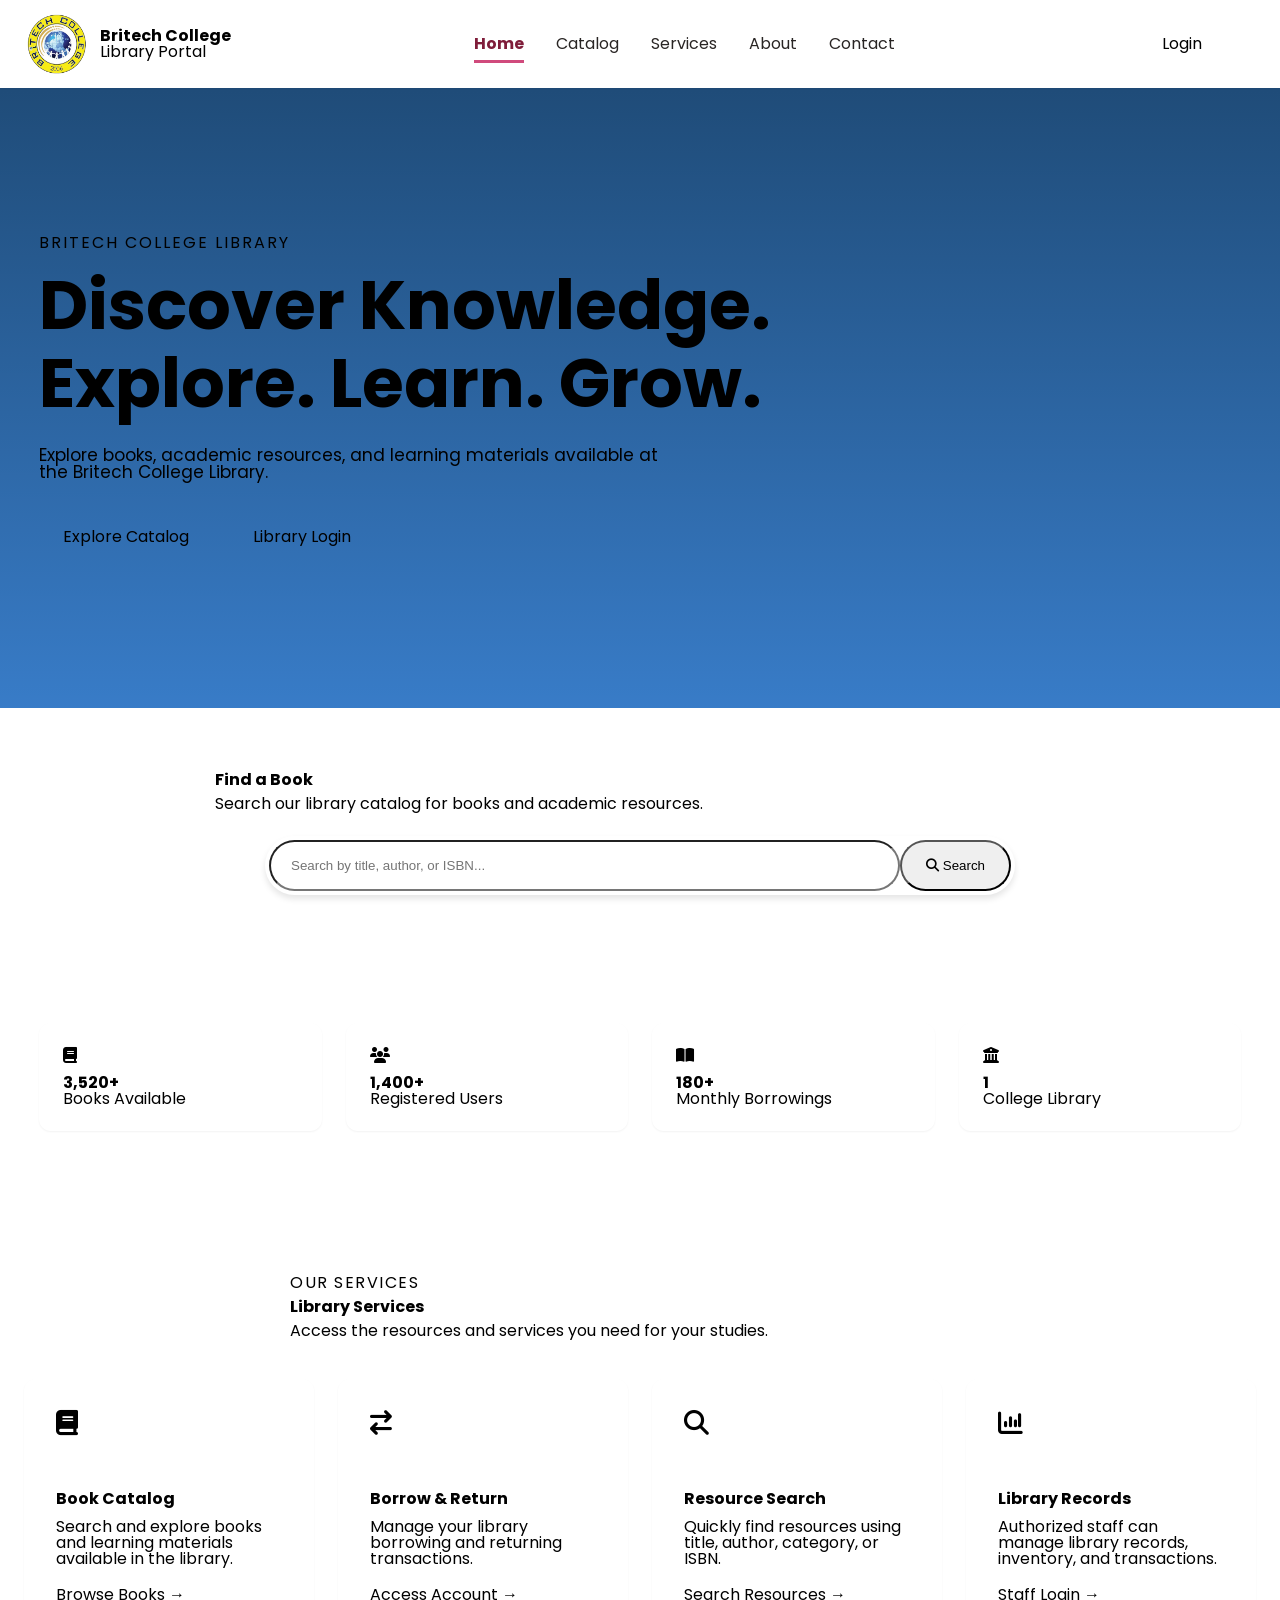
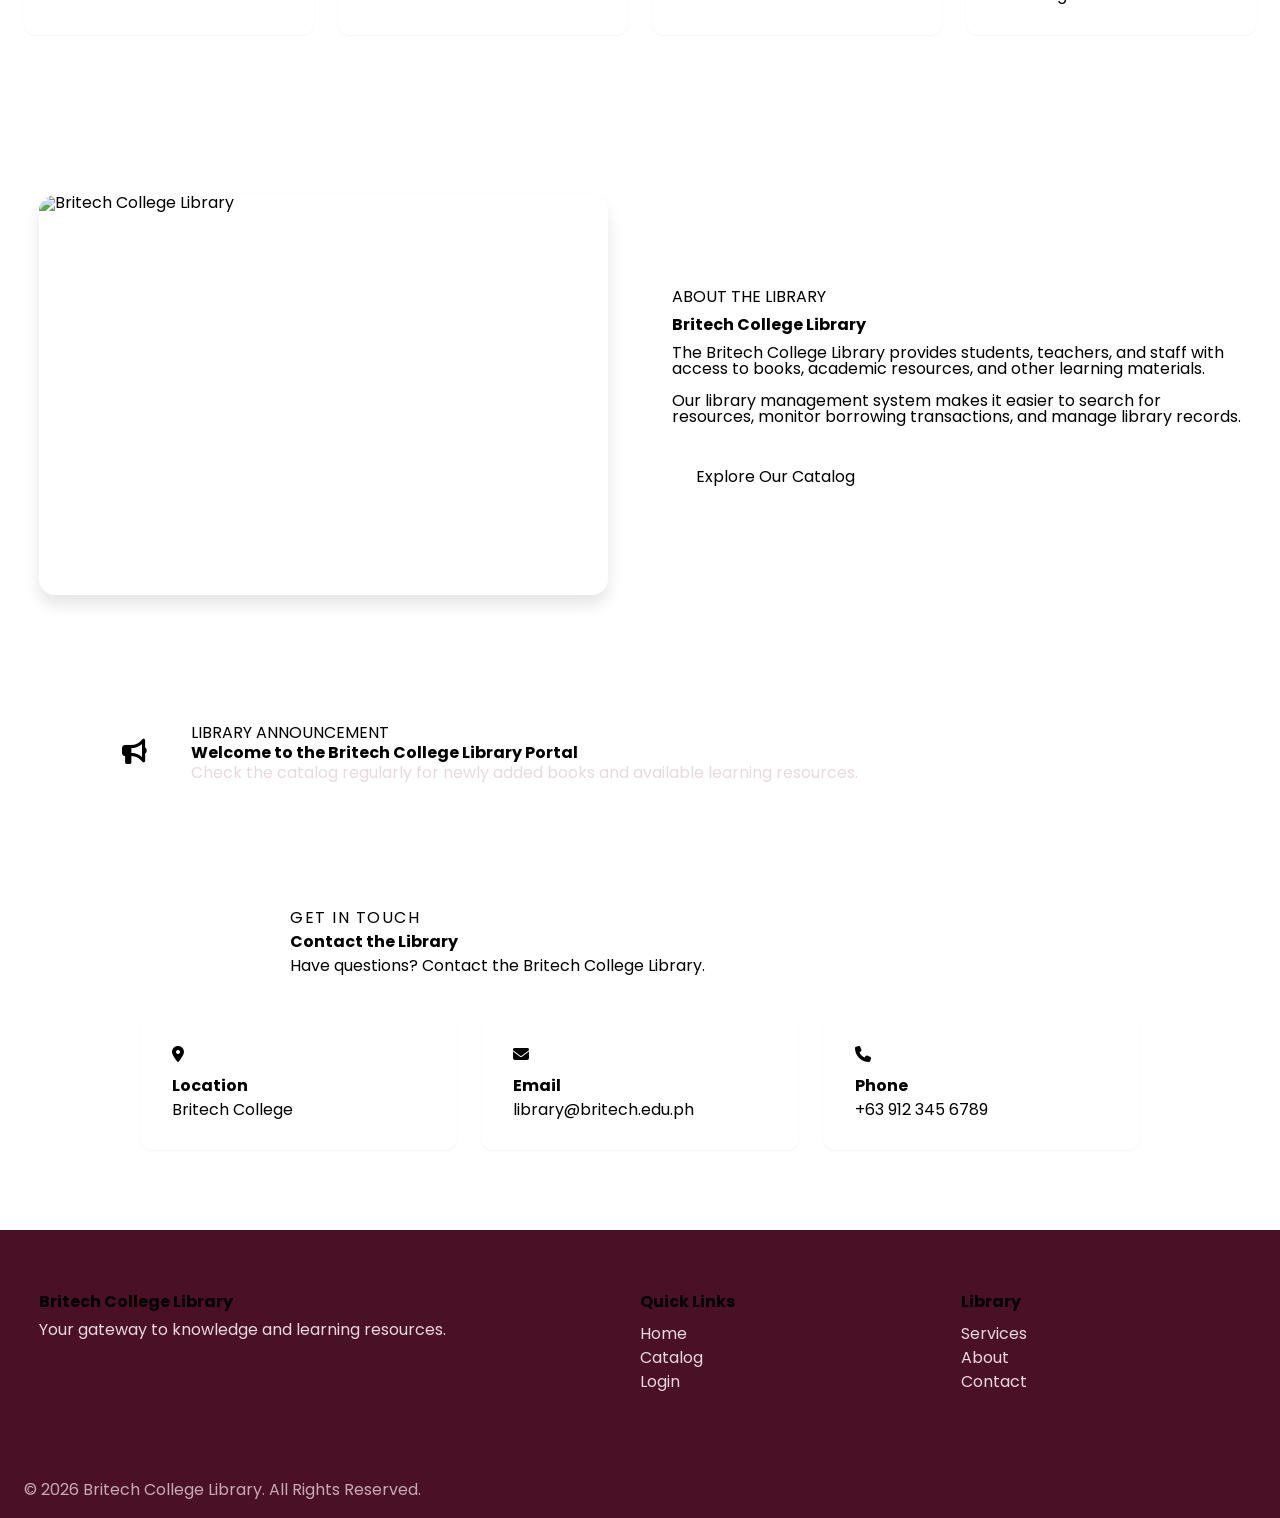
==== commit abe0f079: "feat: retainment of old design with the provided pre-defined folders" ====
--- a/index.html
+++ b/index.html
@@ -2,23 +2,47 @@
 <html lang="en">
 
 <head>
-
     <meta charset="UTF-8">
-
     <meta name="viewport" content="width=device-width, initial-scale=1.0">
-
     <title>Britech College Library</title>
 
-    <link rel="stylesheet" href="./assets/css/style.css">
-
-    <link
-        href="https://fonts.googleapis.com/css2?family=Poppins:wght@300;400;500;600;700&display=swap"
+    <!-- Teacher's utility framework (base/) -->
+    <link rel="stylesheet" href="./assets/css/base/reset.css">
+    <link rel="stylesheet" href="./assets/css/base/theme.css">
+    <link rel="stylesheet" href="./assets/css/base/colors.css">
+    <link rel="stylesheet" href="./assets/css/base/display.css">
+    <link rel="stylesheet" href="./assets/css/base/flex.css">
+    <link rel="stylesheet" href="./assets/css/base/gap.css">
+    <link rel="stylesheet" href="./assets/css/base/width.css">
+    <link rel="stylesheet" href="./assets/css/base/height.css">
+    <link rel="stylesheet" href="./assets/css/base/margin.css">
+    <link rel="stylesheet" href="./assets/css/base/padding.css">
+    <link rel="stylesheet" href="./assets/css/base/border.css">
+    <link rel="stylesheet" href="./assets/css/base/radius.css">
+    <link rel="stylesheet" href="./assets/css/base/shadow.css">
+    <link rel="stylesheet" href="./assets/css/base/text.css">
+    <link rel="stylesheet" href="./assets/css/base/position.css">
+    <link rel="stylesheet" href="./assets/css/base/z-index.css">
+    <link rel="stylesheet" href="./assets/css/base/opacity.css">
+    <link rel="stylesheet" href="./assets/css/base/overflow.css">
+
+    <!-- Small supplementary files for the handful of things utilities can't do:
+         hover states, media queries, gradients/background-image, clamp(), scroll animation -->
+    <link rel="stylesheet" href="./assets/css/customs/global.css">
+    <link rel="stylesheet" href="./assets/css/customs/animations.css">
+    <link rel="stylesheet" href="./assets/css/customs/announcement.css">
+    <link rel="stylesheet" href="./assets/css/customs/buttons.css">
+    <link rel="stylesheet" href="./assets/css/customs/cards.css">
+    <link rel="stylesheet" href="./assets/css/customs/footer.css">
+    <link rel="stylesheet" href="./assets/css/pages/landing.css">
+    <link rel="stylesheet" href="./assets/css/customs/nav.css">
+    <link rel="stylesheet" href="./assets/css/customs/responsive.css">
+    <link rel="stylesheet" href="./assets/css/customs/search.css">
+
+    <link href="https://fonts.googleapis.com/css2?family=Poppins:wght@300;400;500;600;700&display=swap"
         rel="stylesheet">
-
-    <link
-        rel="stylesheet"
+    <link rel="stylesheet"
         href="https://cdnjs.cloudflare.com/ajax/libs/font-awesome/6.7.2/css/all.min.css">
-
 </head>
 
 <body>
@@ -26,60 +50,27 @@
 <!-- =========================
      NAVIGATION
 ========================= -->
-
-<header>
-
-    <nav class="navbar">
-
-        <div class="logo">
-
-            <img src="./assets/images/logo/britech-logo (1).png" alt="Britech College Logo">
-
-            <div class="logo-text">
-
-                <h2>Britech College</h2>
-
-                <p>Library Portal</p>
-
+<header class="bg-white shadow-sm position-sticky top-0 z-50">
+
+    <nav class="navbar container d-flex items-center justify-between gap-8 px-6 py-3">
+
+        <div class="d-flex items-center gap-3">
+            <img src="./assets/images/logo/britech-logo (1).png" alt="Britech College Logo" class="w-64 h-64 d-block">
+            <div>
+                <h2 class="text-secondary text-lg font-semibold">Britech College</h2>
+                <p class="text-primary text-12 font-medium">Library Portal</p>
             </div>
-
-        </div>
-
-        <ul class="nav-links">
-
-            <li>
-                <a href="index.html" class="active">
-                    Home
-                </a>
-            </li>
-
-            <li>
-                <a href="catalog.html">
-                    Catalog
-                </a>
-            </li>
-
-            <li>
-                <a href="#services">
-                    Services
-                </a>
-            </li>
-
-            <li>
-                <a href="#about">
-                    About
-                </a>
-            </li>
-
-            <li>
-                <a href="#contact">
-                    Contact
-                </a>
-            </li>
-
+        </div>
+
+        <ul class="d-flex items-center gap-8">
+            <li><a href="index.html" class="nav-link active text-14 font-medium">Home</a></li>
+            <li><a href="catalog.html" class="nav-link text-14 font-medium">Catalog</a></li>
+            <li><a href="#services" class="nav-link text-14 font-medium">Services</a></li>
+            <li><a href="#about" class="nav-link text-14 font-medium">About</a></li>
+            <li><a href="#contact" class="nav-link text-14 font-medium">Contact</a></li>
         </ul>
 
-        <a href="login.html" class="login-btn">
+        <a href="login.html" class="btn-login bg-primary text-white px-6 py-3 rounded-md text-14 font-semibold">
             Login
         </a>
 
@@ -91,35 +82,29 @@
 <!-- =========================
      HERO SECTION
 ========================= -->
-
-<section class="hero">
-
-    <div class="hero-content">
-
-        <p class="hero-small">
-            BRITECH COLLEGE LIBRARY
-        </p>
-
-        <h1>
+<section class="hero-bg d-flex items-center text-white">
+
+    <div class="container w-100 mx-auto px-6 py-20">
+
+        <p class="text-navy text-14 font-bold mb-4 hero-kicker">BRITECH COLLEGE LIBRARY</p>
+
+        <h1 class="text-white mb-6 hero-title">
             Discover Knowledge.<br>
             Explore. Learn. Grow.
         </h1>
 
-        <p>
+        <p class="text-accent mb-8 hero-desc">
             Explore books, academic resources, and learning materials
             available at the Britech College Library.
         </p>
 
-        <div class="hero-buttons">
-
-            <a href="catalog.html" class="primary-btn">
+        <div class="d-flex flex-wrap gap-4">
+            <a href="catalog.html" class="btn-primary d-inline-block bg-navy text-secondary px-6 py-4 rounded-md font-semibold">
                 Explore Catalog
             </a>
-
-            <a href="login.html" class="secondary-btn">
+            <a href="login.html" class="btn-secondary d-inline-block border-2 border-white text-white px-6 py-4 rounded-md font-semibold">
                 Library Login
             </a>
-
         </div>
 
     </div>
@@ -130,34 +115,21 @@
 <!-- =========================
      SEARCH SECTION
 ========================= -->
-
-<section class="search-section">
-
-    <div class="search-content">
-
-        <h2>
-            Find a Book
-        </h2>
-
-        <p>
-            Search our library catalog for books and academic resources.
-        </p>
-
-        <div class="search-box">
-
-            <input
-                type="text"
-                placeholder="Search by title, author, or ISBN..."
-                id="homeSearch">
-
-            <button id="homeSearchButton">
-
+<section class="bg-accent py-16 px-6 text-center">
+
+    <div class="mx-auto search-content">
+
+        <h2 class="text-secondary text-3xl mb-2">Find a Book</h2>
+        <p class="text-gray mb-6">Search our library catalog for books and academic resources.</p>
+
+        <div class="search-box d-flex bg-white radius-full p-1 shadow-md mx-auto">
+            <input type="text" placeholder="Search by title, author, or ISBN..." id="homeSearch"
+                class="flex-grow-1 border-0 px-5 py-4 text-sm radius-full">
+            <button id="homeSearchButton"
+                class="bg-navy text-secondary px-6 radius-full font-semibold border-0">
                 <i class="fa-solid fa-magnifying-glass"></i>
-
                 Search
-
             </button>
-
         </div>
 
     </div>
@@ -168,58 +140,30 @@
 <!-- =========================
      LIBRARY STATISTICS
 ========================= -->
-
-<section class="statistics">
-
-    <div class="stat-card">
-
-        <i class="fa-solid fa-book"></i>
-
-        <h2>3,520+</h2>
-
-        <p>
-            Books Available
-        </p>
-
-    </div>
-
-
-    <div class="stat-card">
-
-        <i class="fa-solid fa-users"></i>
-
-        <h2>1,400+</h2>
-
-        <p>
-            Registered Users
-        </p>
-
-    </div>
-
-
-    <div class="stat-card">
-
-        <i class="fa-solid fa-book-open"></i>
-
-        <h2>180+</h2>
-
-        <p>
-            Monthly Borrowings
-        </p>
-
-    </div>
-
-
-    <div class="stat-card">
-
-        <i class="fa-solid fa-building-columns"></i>
-
-        <h2>1</h2>
-
-        <p>
-            College Library
-        </p>
-
+<section class="container mx-auto d-grid stats-grid gap-6 py-16 px-6">
+
+    <div class="stat-card text-center bg-white p-6 radius-lg shadow-sm">
+        <i class="fa-solid fa-book text-primary text-3xl mb-3"></i>
+        <h2 class="text-secondary text-3xl">3,520+</h2>
+        <p class="text-gray text-14">Books Available</p>
+    </div>
+
+    <div class="stat-card text-center bg-white p-6 radius-lg shadow-sm">
+        <i class="fa-solid fa-users text-primary text-3xl mb-3"></i>
+        <h2 class="text-secondary text-3xl">1,400+</h2>
+        <p class="text-gray text-14">Registered Users</p>
+    </div>
+
+    <div class="stat-card text-center bg-white p-6 radius-lg shadow-sm">
+        <i class="fa-solid fa-book-open text-primary text-3xl mb-3"></i>
+        <h2 class="text-secondary text-3xl">180+</h2>
+        <p class="text-gray text-14">Monthly Borrowings</p>
+    </div>
+
+    <div class="stat-card text-center bg-white p-6 radius-lg shadow-sm">
+        <i class="fa-solid fa-building-columns text-primary text-3xl mb-3"></i>
+        <h2 class="text-secondary text-3xl">1</h2>
+        <p class="text-gray text-14">College Library</p>
     </div>
 
 </section>
@@ -228,105 +172,42 @@
 <!-- =========================
      SERVICES
 ========================= -->
-
-<section class="services" id="services">
-
-    <div class="section-heading">
-
-        <p>
-            OUR SERVICES
-        </p>
-
-        <h2>
-            Library Services
-        </h2>
-
-        <span>
-            Access the resources and services you need for your studies.
-        </span>
-
-    </div>
-
-
-    <div class="service-grid">
-
-        <div class="service-card">
-
-            <i class="fa-solid fa-book"></i>
-
-            <h3>
-                Book Catalog
-            </h3>
-
-            <p>
-                Search and explore books and learning materials
-                available in the library.
-            </p>
-
-            <a href="catalog.html">
-                Browse Books →
-            </a>
-
-        </div>
-
-
-        <div class="service-card">
-
-            <i class="fa-solid fa-arrow-right-arrow-left"></i>
-
-            <h3>
-                Borrow & Return
-            </h3>
-
-            <p>
-                Manage your library borrowing and returning
-                transactions.
-            </p>
-
-            <a href="login.html">
-                Access Account →
-            </a>
-
-        </div>
-
-
-        <div class="service-card">
-
-            <i class="fa-solid fa-magnifying-glass"></i>
-
-            <h3>
-                Resource Search
-            </h3>
-
-            <p>
-                Quickly find resources using title, author,
-                category, or ISBN.
-            </p>
-
-            <a href="catalog.html">
-                Search Resources →
-            </a>
-
-        </div>
-
-
-        <div class="service-card">
-
-            <i class="fa-solid fa-chart-column"></i>
-
-            <h3>
-                Library Records
-            </h3>
-
-            <p>
-                Authorized staff can manage library records,
-                inventory, and transactions.
-            </p>
-
-            <a href="login.html">
-                Staff Login →
-            </a>
-
+<section class="bg-accent py-20 px-6" id="services">
+
+    <div class="section-heading text-center mx-auto">
+        <p class="text-primary text-12 font-bold">OUR SERVICES</p>
+        <h2 class="text-secondary text-4xl my-2">Library Services</h2>
+        <span class="text-gray">Access the resources and services you need for your studies.</span>
+    </div>
+
+    <div class="container services-grid d-grid gap-6 mx-auto mt-10">
+
+        <div class="service-card bg-white p-8 radius-lg shadow-sm">
+            <i class="fa-solid fa-book service-icon d-flex items-center justify-center bg-accent text-primary radius-md mb-5"></i>
+            <h3 class="text-secondary mb-3">Book Catalog</h3>
+            <p class="text-gray text-14 mb-5">Search and explore books and learning materials available in the library.</p>
+            <a href="catalog.html" class="text-primary text-14 font-semibold">Browse Books →</a>
+        </div>
+
+        <div class="service-card bg-white p-8 radius-lg shadow-sm">
+            <i class="fa-solid fa-arrow-right-arrow-left service-icon d-flex items-center justify-center bg-accent text-primary radius-md mb-5"></i>
+            <h3 class="text-secondary mb-3">Borrow &amp; Return</h3>
+            <p class="text-gray text-14 mb-5">Manage your library borrowing and returning transactions.</p>
+            <a href="login.html" class="text-primary text-14 font-semibold">Access Account →</a>
+        </div>
+
+        <div class="service-card bg-white p-8 radius-lg shadow-sm">
+            <i class="fa-solid fa-magnifying-glass service-icon d-flex items-center justify-center bg-accent text-primary radius-md mb-5"></i>
+            <h3 class="text-secondary mb-3">Resource Search</h3>
+            <p class="text-gray text-14 mb-5">Quickly find resources using title, author, category, or ISBN.</p>
+            <a href="catalog.html" class="text-primary text-14 font-semibold">Search Resources →</a>
+        </div>
+
+        <div class="service-card bg-white p-8 radius-lg shadow-sm">
+            <i class="fa-solid fa-chart-column service-icon d-flex items-center justify-center bg-accent text-primary radius-md mb-5"></i>
+            <h3 class="text-secondary mb-3">Library Records</h3>
+            <p class="text-gray text-14 mb-5">Authorized staff can manage library records, inventory, and transactions.</p>
+            <a href="login.html" class="text-primary text-14 font-semibold">Staff Login →</a>
         </div>
 
     </div>
@@ -337,43 +218,29 @@
 <!-- =========================
      ABOUT
 ========================= -->
-
-<section class="about" id="about">
-
-    <div class="about-image">
-
-        <img
-            src="images/library.jpg"
-            alt="Britech College Library">
-
-    </div>
-
-    <div class="about-content">
-
-        <p class="section-label">
-            ABOUT THE LIBRARY
-        </p>
-
-        <h2>
-            Britech College Library
-        </h2>
-
-        <p>
+<section class="container mx-auto d-grid about-grid gap-16 items-center py-20 px-6" id="about">
+
+    <div>
+        <img src="images/library.jpg" alt="Britech College Library"
+            class="w-100 about-img radius-xl shadow-lg d-block">
+    </div>
+
+    <div>
+        <p class="text-primary text-12 font-bold">ABOUT THE LIBRARY</p>
+        <h2 class="text-secondary text-4xl my-3">Britech College Library</h2>
+        <p class="text-gray mb-4">
             The Britech College Library provides students, teachers,
             and staff with access to books, academic resources,
             and other learning materials.
         </p>
-
-        <p>
+        <p class="text-gray mb-4">
             Our library management system makes it easier to search
             for resources, monitor borrowing transactions, and
             manage library records.
         </p>
-
-        <a href="catalog.html" class="primary-btn">
+        <a href="catalog.html" class="btn-primary d-inline-block bg-navy text-secondary px-6 py-4 rounded-md font-semibold mt-3">
             Explore Our Catalog
         </a>
-
     </div>
 
 </section>
@@ -382,30 +249,16 @@
 <!-- =========================
      ANNOUNCEMENT
 ========================= -->
-
-<section class="announcement">
+<section class="bg-secondary text-white d-flex items-center gap-6 announcement">
+
+    <div class="announcement-icon flex-shrink-0 d-flex items-center justify-center bg-navy text-secondary radius-full">
+        <i class="fa-solid fa-bullhorn"></i>
+    </div>
 
     <div>
-
-        <i class="fa-solid fa-bullhorn"></i>
-
-    </div>
-
-    <div>
-
-        <p>
-            LIBRARY ANNOUNCEMENT
-        </p>
-
-        <h2>
-            Welcome to the Britech College Library Portal
-        </h2>
-
-        <span>
-            Check the catalog regularly for newly added books
-            and available learning resources.
-        </span>
-
+        <p class="text-navy text-12 font-bold">LIBRARY ANNOUNCEMENT</p>
+        <h2 class="text-xl my-1">Welcome to the Britech College Library Portal</h2>
+        <span class="text-14 announcement-text">Check the catalog regularly for newly added books and available learning resources.</span>
     </div>
 
 </section>
@@ -414,70 +267,32 @@
 <!-- =========================
      CONTACT
 ========================= -->
-
-<section class="contact" id="contact">
-
-    <div class="section-heading">
-
-        <p>
-            GET IN TOUCH
-        </p>
-
-        <h2>
-            Contact the Library
-        </h2>
-
-        <span>
-            Have questions? Contact the Britech College Library.
-        </span>
-
-    </div>
-
-
-    <div class="contact-grid">
-
-        <div class="contact-card">
-
-            <i class="fa-solid fa-location-dot"></i>
-
-            <h3>
-                Location
-            </h3>
-
-            <p>
-                Britech College
-            </p>
-
-        </div>
-
-
-        <div class="contact-card">
-
-            <i class="fa-solid fa-envelope"></i>
-
-            <h3>
-                Email
-            </h3>
-
-            <p>
-                library@britech.edu.ph
-            </p>
-
-        </div>
-
-
-        <div class="contact-card">
-
-            <i class="fa-solid fa-phone"></i>
-
-            <h3>
-                Phone
-            </h3>
-
-            <p>
-                +63 912 345 6789
-            </p>
-
+<section class="bg-accent py-20 px-6" id="contact">
+
+    <div class="section-heading text-center mx-auto">
+        <p class="text-primary text-12 font-bold">GET IN TOUCH</p>
+        <h2 class="text-secondary text-4xl my-2">Contact the Library</h2>
+        <span class="text-gray">Have questions? Contact the Britech College Library.</span>
+    </div>
+
+    <div class="contact-grid d-grid gap-6 mx-auto mt-10">
+
+        <div class="bg-white text-center p-8 radius-lg shadow-sm">
+            <i class="fa-solid fa-location-dot text-primary text-2xl mb-4"></i>
+            <h3 class="text-secondary mb-2">Location</h3>
+            <p class="text-gray text-14">Britech College</p>
+        </div>
+
+        <div class="bg-white text-center p-8 radius-lg shadow-sm">
+            <i class="fa-solid fa-envelope text-primary text-2xl mb-4"></i>
+            <h3 class="text-secondary mb-2">Email</h3>
+            <p class="text-gray text-14">library@britech.edu.ph</p>
+        </div>
+
+        <div class="bg-white text-center p-8 radius-lg shadow-sm">
+            <i class="fa-solid fa-phone text-primary text-2xl mb-4"></i>
+            <h3 class="text-secondary mb-2">Phone</h3>
+            <p class="text-gray text-14">+63 912 345 6789</p>
         </div>
 
     </div>
@@ -488,76 +303,33 @@
 <!-- =========================
      FOOTER
 ========================= -->
-
-<footer>
-
-    <div class="footer-content">
+<footer class="footer-bg text-white">
+
+    <div class="container footer-grid d-grid gap-10 mx-auto py-16 px-6">
 
         <div>
-
-            <h2>
-                Britech College Library
-            </h2>
-
-            <p>
-                Your gateway to knowledge and learning resources.
-            </p>
-
-        </div>
-
+            <h2 class="mb-3">Britech College Library</h2>
+            <p class="text-14 footer-muted">Your gateway to knowledge and learning resources.</p>
+        </div>
 
         <div>
-
-            <h3>
-                Quick Links
-            </h3>
-
-            <a href="index.html">
-                Home
-            </a>
-
-            <a href="catalog.html">
-                Catalog
-            </a>
-
-            <a href="login.html">
-                Login
-            </a>
-
-        </div>
-
+            <h3 class="text-navy mb-4">Quick Links</h3>
+            <a href="index.html" class="d-block text-14 footer-link mb-2">Home</a>
+            <a href="catalog.html" class="d-block text-14 footer-link mb-2">Catalog</a>
+            <a href="login.html" class="d-block text-14 footer-link mb-2">Login</a>
+        </div>
 
         <div>
-
-            <h3>
-                Library
-            </h3>
-
-            <a href="#services">
-                Services
-            </a>
-
-            <a href="#about">
-                About
-            </a>
-
-            <a href="#contact">
-                Contact
-            </a>
-
-        </div>
-
-    </div>
-
-
-    <div class="footer-bottom">
-
-        <p>
-            © <span id="year">2026</span>
-            Britech College Library.
-            All Rights Reserved.
-        </p>
-
+            <h3 class="text-navy mb-4">Library</h3>
+            <a href="#services" class="d-block text-14 footer-link mb-2">Services</a>
+            <a href="#about" class="d-block text-14 footer-link mb-2">About</a>
+            <a href="#contact" class="d-block text-14 footer-link mb-2">Contact</a>
+        </div>
+
+    </div>
+
+    <div class="footer-bottom border-t text-center py-5 px-6">
+        <p class="text-12 footer-copy">© <span id="year">2026</span> Britech College Library. All Rights Reserved.</p>
     </div>
 
 </footer>
@@ -566,7 +338,6 @@
 <!-- =========================
      JAVASCRIPT
 ========================= -->
-
 <script src="./assets/js/main.js"></script>
 
 </body>
--- a/assets/css/base/theme.css
+++ b/assets/css/base/theme.css
@@ -0,0 +1,92 @@
+:root {
+  /* Colors */
+  --color-primary: #7F1D3A;
+  --color-secondary: #4A1025;
+  --color-navy: #D04A7C;
+  --color-accent: #FFF8E7;
+  --color-warning: #FFFFFF;
+  --color-dark: #292524;
+
+  --color-white: #ffffff;
+  --color-black: #292524;
+  --color-light: #f8f9fa;
+  --color-gray: #6c757d;
+  --color-light-gray: #c3c2c2;
+
+  --color-primary-50: #7F1D3A80;
+  --color-secondary-50: #4A102580;
+  --color-navy-50:#D04A7C80;
+  --color-accent-50:#FFF8E780;
+  --color-warning-50: #d3ab5480;
+  --color-dark-50: #42424380;
+  --color-black-50: #00000080;
+  --color-white-50: #FFFFFF80;
+
+  /* Font sizes */
+  --font-size-56: 56px;
+  --font-size-40: 40px;
+  --font-size-32: 32px;
+  --font-size-16: 16px;
+  --font-size-14: 14px;
+  --font-size-12: 12px;
+
+  /* Spacing */
+  --space-4: 4px;
+  --space-8: 8px;
+  --space-12: 12px;
+  --space-16: 16px;
+  --space-20: 20px;
+  --space-24: 24px;
+  --space-32: 32px;
+  --space-40: 40px;
+  --space-48: 48px;
+  --space-56: 56px;
+  --space-64: 64px;
+  --space-80: 80px;
+  --space-96: 96px;
+
+  /* Font weights */
+  --font-weight-light: 300;
+  --font-weight-normal: 400;
+  --font-weight-medium: 500;
+  --font-weight-semibold: 600;
+  --font-weight-bold: 700;
+  --font-weight-extrabold: 800;
+
+  /* Line heights */
+  --line-height-none: 1;
+  --line-height-tight: 1.25;
+  --line-height-normal: 1.5;
+  --line-height-relaxed: 1.75;
+
+  /* Border radius */
+  --radius-none: 0;
+  --radius-sm: 4px;
+  --radius-md: 8px;
+  --radius-lg: 12px;
+  --radius-xl: 16px;
+  --radius-2xl: 24px;
+  --radius-full: 9999px;
+
+  /* Border widths */
+  --border-thin: 1px;
+  --border-medium: 2px;
+  --border-thick: 4px;
+
+  /* Shadows */
+  --shadow-sm: 0 1px 2px rgba(0, 0, 0, 0.05);
+  --shadow-md: 0 4px 6px rgba(0, 0, 0, 0.1);
+  --shadow-lg: 0 10px 15px rgba(0, 0, 0, 0.1);
+
+  /* Transitions */
+  --transition-fast: 150ms ease;
+  --transition-normal: 300ms ease;
+  --transition-slow: 500ms ease;
+
+  /* Z-index */
+  --z-dropdown: 1000;
+  --z-sticky: 1100;
+  --z-fixed: 1200;
+  --z-modal: 1300;
+  --z-tooltip: 1400;
+}
--- a/assets/css/base/display.css
+++ b/assets/css/base/display.css
@@ -0,0 +1,51 @@
+.d-none {
+  display: none;
+}
+
+.d-block {
+  display: block;
+}
+
+.d-inline {
+  display: inline;
+}
+
+.d-inline-block {
+  display: inline-block;
+}
+
+.d-flex {
+  display: flex;
+}
+
+.d-inline-flex {
+  display: inline-flex;
+}
+
+.d-grid {
+  display: grid;
+}
+
+.d-inline-grid {
+  display: inline-grid;
+}
+
+.d-table {
+  display: table;
+}
+
+.d-table-row {
+  display: table-row;
+}
+
+.d-table-cell {
+  display: table-cell;
+}
+
+.d-list-item {
+  display: list-item;
+}
+
+.d-contents {
+  display: contents;
+}
--- a/assets/css/base/flex.css
+++ b/assets/css/base/flex.css
@@ -0,0 +1,197 @@
+/* Direction */
+.flex-row {
+  flex-direction: row;
+}
+
+.flex-row-reverse {
+  flex-direction: row-reverse;
+}
+
+.flex-column {
+  flex-direction: column;
+}
+
+.flex-column-reverse {
+  flex-direction: column-reverse;
+}
+
+/* Wrap */
+.flex-wrap {
+  flex-wrap: wrap;
+}
+
+.flex-nowrap {
+  flex-wrap: nowrap;
+}
+
+.flex-wrap-reverse {
+  flex-wrap: wrap-reverse;
+}
+
+/* Justify Content */
+.justify-start {
+  justify-content: flex-start;
+}
+
+.justify-center {
+  justify-content: center;
+}
+
+.justify-end {
+  justify-content: flex-end;
+}
+
+.justify-between {
+  justify-content: space-between;
+}
+
+.justify-around {
+  justify-content: space-around;
+}
+
+.justify-evenly {
+  justify-content: space-evenly;
+}
+
+/* Align Items */
+.items-start {
+  align-items: flex-start;
+}
+
+.items-center {
+  align-items: center;
+}
+
+.items-end {
+  align-items: flex-end;
+}
+
+.items-stretch {
+  align-items: stretch;
+}
+
+.items-baseline {
+  align-items: baseline;
+}
+
+/* Align Content */
+.content-start {
+  align-content: flex-start;
+}
+
+.content-center {
+  align-content: center;
+}
+
+.content-end {
+  align-content: flex-end;
+}
+
+.content-between {
+  align-content: space-between;
+}
+
+.content-around {
+  align-content: space-around;
+}
+
+.content-evenly {
+  align-content: space-evenly;
+}
+
+.content-stretch {
+  align-content: stretch;
+}
+
+/* Align Self */
+.self-auto {
+  align-self: auto;
+}
+
+.self-start {
+  align-self: flex-start;
+}
+
+.self-center {
+  align-self: center;
+}
+
+.self-end {
+  align-self: flex-end;
+}
+
+.self-stretch {
+  align-self: stretch;
+}
+
+.self-baseline {
+  align-self: baseline;
+}
+
+/* Flex Grow */
+.flex-grow-0 {
+  flex-grow: 0;
+}
+
+.flex-grow-1 {
+  flex-grow: 1;
+}
+
+/* Flex Shrink */
+.flex-shrink-0 {
+  flex-shrink: 0;
+}
+
+.flex-shrink-1 {
+  flex-shrink: 1;
+}
+
+/* Flex Basis */
+.flex-auto {
+  flex: auto;
+}
+
+.flex-initial {
+  flex: 0 auto;
+}
+
+.flex-none {
+  flex: none;
+}
+
+.flex-1 {
+  flex: 1 1 0%;
+}
+
+/* Order */
+.order-first {
+  order: -9999;
+}
+
+.order-last {
+  order: 9999;
+}
+
+.order-0 {
+  order: 0;
+}
+
+.order-1 {
+  order: 1;
+}
+
+.order-2 {
+  order: 2;
+}
+
+.order-3 {
+  order: 3;
+}
+
+.order-4 {
+  order: 4;
+}
+
+.order-5 {
+  order: 5;
+}
--- a/assets/css/base/gap.css
+++ b/assets/css/base/gap.css
@@ -0,0 +1,131 @@
+/* Gap */
+.gap-0 {
+  gap: 0;
+}
+.gap-1 {
+  gap: 0.25rem;
+} /* 4px */
+.gap-2 {
+  gap: 0.5rem;
+} /* 8px */
+.gap-3 {
+  gap: 0.75rem;
+} /* 12px */
+.gap-4 {
+  gap: 1rem;
+} /* 16px */
+.gap-5 {
+  gap: 1.25rem;
+} /* 20px */
+.gap-6 {
+  gap: 1.5rem;
+} /* 24px */
+.gap-8 {
+  gap: 2rem;
+} /* 32px */
+.gap-10 {
+  gap: 2.5rem;
+} /* 40px */
+.gap-12 {
+  gap: 3rem;
+} /* 48px */
+.gap-16 {
+  gap: 4rem;
+} /* 64px */
+.gap-20 {
+  gap: 5rem;
+} /* 80px */
+.gap-24 {
+  gap: 6rem;
+} /* 96px */
+.gap-32 {
+  gap: 8rem;
+} /* 128px */
+
+/* Column Gap */
+.gap-x-0 {
+  column-gap: 0;
+}
+.gap-x-1 {
+  column-gap: 0.25rem;
+}
+.gap-x-2 {
+  column-gap: 0.5rem;
+}
+.gap-x-3 {
+  column-gap: 0.75rem;
+}
+.gap-x-4 {
+  column-gap: 1rem;
+}
+.gap-x-5 {
+  column-gap: 1.25rem;
+}
+.gap-x-6 {
+  column-gap: 1.5rem;
+}
+.gap-x-8 {
+  column-gap: 2rem;
+}
+.gap-x-10 {
+  column-gap: 2.5rem;
+}
+.gap-x-12 {
+  column-gap: 3rem;
+}
+.gap-x-16 {
+  column-gap: 4rem;
+}
+.gap-x-20 {
+  column-gap: 5rem;
+}
+.gap-x-24 {
+  column-gap: 6rem;
+}
+.gap-x-32 {
+  column-gap: 8rem;
+}
+
+/* Row Gap */
+.gap-y-0 {
+  row-gap: 0;
+}
+.gap-y-1 {
+  row-gap: 0.25rem;
+}
+.gap-y-2 {
+  row-gap: 0.5rem;
+}
+.gap-y-3 {
+  row-gap: 0.75rem;
+}
+.gap-y-4 {
+  row-gap: 1rem;
+}
+.gap-y-5 {
+  row-gap: 1.25rem;
+}
+.gap-y-6 {
+  row-gap: 1.5rem;
+}
+.gap-y-8 {
+  row-gap: 2rem;
+}
+.gap-y-10 {
+  row-gap: 2.5rem;
+}
+.gap-y-12 {
+  row-gap: 3rem;
+}
+.gap-y-16 {
+  row-gap: 4rem;
+}
+.gap-y-20 {
+  row-gap: 5rem;
+}
+.gap-y-24 {
+  row-gap: 6rem;
+}
+.gap-y-32 {
+  row-gap: 8rem;
+}
--- a/assets/css/base/width.css
+++ b/assets/css/base/width.css
@@ -0,0 +1,156 @@
+.w-auto {
+  width: auto;
+}
+
+/* Percentages */
+.w-0 {
+  width: 0;
+}
+
+.w-25 {
+  width: 25%;
+}
+
+.w-33 {
+  width: 33.333333%;
+}
+
+.w-50 {
+  width: 50%;
+}
+
+.w-66 {
+  width: 66.666667%;
+}
+
+.w-75 {
+  width: 75%;
+}
+
+.w-100 {
+  width: 100%;
+}
+
+/* Viewport Width */
+.w-screen {
+  width: 100vw;
+}
+
+/* Fit Content */
+.w-fit {
+  width: fit-content;
+}
+
+.w-min {
+  width: min-content;
+}
+
+.w-max {
+  width: max-content;
+}
+
+/* Fractional Widths */
+.w-1\/2 {
+  width: 50%;
+}
+
+.w-1\/3 {
+  width: 33.333333%;
+}
+
+.w-2\/3 {
+  width: 66.666667%;
+}
+
+.w-1\/4 {
+  width: 25%;
+}
+
+.w-2\/4 {
+  width: 50%;
+}
+
+.w-3\/4 {
+  width: 75%;
+}
+
+.w-1\/5 {
+  width: 20%;
+}
+
+.w-2\/5 {
+  width: 40%;
+}
+
+.w-3\/5 {
+  width: 60%;
+}
+
+.w-4\/5 {
+  width: 80%;
+}
+
+/* Pixel Widths */
+.w-16 {
+  width: 1rem; /* 16px */
+}
+
+.w-24 {
+  width: 1.5rem; /* 24px */
+}
+
+.w-32 {
+  width: 2rem; /* 32px */
+}
+
+.w-48 {
+  width: 3rem; /* 48px */
+}
+
+.w-64 {
+  width: 4rem; /* 64px */
+}
+
+.w-80 {
+  width: 5rem; /* 80px */
+}
+
+.w-96 {
+  width: 6rem; /* 96px */
+}
+
+.w-128 {
+  width: 8rem; /* 128px */
+}
+
+.w-160 {
+  width: 10rem; /* 160px */
+}
+
+.w-192 {
+  width: 12rem; /* 192px */
+}
+
+.w-224 {
+  width: 14rem; /* 224px */
+}
+
+.w-256 {
+  width: 16rem; /* 256px */
+}
+
+.w-320 {
+  width: 20rem; /* 320px */
+}
+
+.w-384 {
+  width: 24rem; /* 384px */
+}
+
+.w-480 {
+  width: 30rem; /* 480px */
+}
+
+.w-512 {
+  width: 32rem; /* 512px */
+}
--- a/assets/css/base/height.css
+++ b/assets/css/base/height.css
@@ -0,0 +1,156 @@
+.h-auto {
+  height: auto;
+}
+
+/* Percentages */
+.h-0 {
+  height: 0;
+}
+
+.h-25 {
+  height: 25%;
+}
+
+.h-33 {
+  height: 33.333333%;
+}
+
+.h-50 {
+  height: 50%;
+}
+
+.h-66 {
+  height: 66.666667%;
+}
+
+.h-75 {
+  height: 75%;
+}
+
+.h-100 {
+  height: 100%;
+}
+
+/* Viewport height */
+.h-screen {
+  height: 100vw;
+}
+
+/* Fit Content */
+.h-fit {
+  height: fit-content;
+}
+
+.h-min {
+  height: min-content;
+}
+
+.h-max {
+  height: max-content;
+}
+
+/* Fractional heights */
+.h-1\/2 {
+  height: 50%;
+}
+
+.h-1\/3 {
+  height: 33.333333%;
+}
+
+.h-2\/3 {
+  height: 66.666667%;
+}
+
+.h-1\/4 {
+  height: 25%;
+}
+
+.h-2\/4 {
+  height: 50%;
+}
+
+.h-3\/4 {
+  height: 75%;
+}
+
+.h-1\/5 {
+  height: 20%;
+}
+
+.h-2\/5 {
+  height: 40%;
+}
+
+.h-3\/5 {
+  height: 60%;
+}
+
+.h-4\/5 {
+  height: 80%;
+}
+
+/* Pixel heights */
+.h-16 {
+  height: 1rem; /* 16px */
+}
+
+.h-24 {
+  height: 1.5rem; /* 24px */
+}
+
+.h-32 {
+  height: 2rem; /* 32px */
+}
+
+.h-48 {
+  height: 3rem; /* 48px */
+}
+
+.h-64 {
+  height: 4rem; /* 64px */
+}
+
+.h-80 {
+  height: 5rem; /* 80px */
+}
+
+.h-96 {
+  height: 6rem; /* 96px */
+}
+
+.h-128 {
+  height: 8rem; /* 128px */
+}
+
+.h-160 {
+  height: 10rem; /* 160px */
+}
+
+.h-192 {
+  height: 12rem; /* 192px */
+}
+
+.h-224 {
+  height: 14rem; /* 224px */
+}
+
+.h-256 {
+  height: 16rem; /* 256px */
+}
+
+.h-320 {
+  height: 20rem; /* 320px */
+}
+
+.h-384 {
+  height: 24rem; /* 384px */
+}
+
+.h-480 {
+  height: 30rem; /* 480px */
+}
+
+.h-512 {
+  height: 32rem; /* 512px */
+}
--- a/assets/css/base/margin.css
+++ b/assets/css/base/margin.css
@@ -0,0 +1,335 @@
+/* All Sides */
+.m-0 {
+  margin: 0;
+}
+.m-1 {
+  margin: 0.25rem;
+} /* 4px */
+.m-2 {
+  margin: 0.5rem;
+} /* 8px */
+.m-3 {
+  margin: 0.75rem;
+} /* 12px */
+.m-4 {
+  margin: 1rem;
+} /* 16px */
+.m-5 {
+  margin: 1.25rem;
+} /* 20px */
+.m-6 {
+  margin: 1.5rem;
+} /* 24px */
+.m-8 {
+  margin: 2rem;
+} /* 32px */
+.m-10 {
+  margin: 2.5rem;
+} /* 40px */
+.m-12 {
+  margin: 3rem;
+} /* 48px */
+.m-16 {
+  margin: 4rem;
+} /* 64px */
+.m-20 {
+  margin: 5rem;
+} /* 80px */
+.m-24 {
+  margin: 6rem;
+} /* 96px */
+.m-32 {
+  margin: 8rem;
+} /* 128px */
+
+/* Horizontal */
+.mx-0 {
+  margin-left: 0;
+  margin-right: 0;
+}
+.mx-1 {
+  margin-left: 0.25rem;
+  margin-right: 0.25rem;
+}
+.mx-2 {
+  margin-left: 0.5rem;
+  margin-right: 0.5rem;
+}
+.mx-3 {
+  margin-left: 0.75rem;
+  margin-right: 0.75rem;
+}
+.mx-4 {
+  margin-left: 1rem;
+  margin-right: 1rem;
+}
+.mx-5 {
+  margin-left: 1.25rem;
+  margin-right: 1.25rem;
+}
+.mx-6 {
+  margin-left: 1.5rem;
+  margin-right: 1.5rem;
+}
+.mx-8 {
+  margin-left: 2rem;
+  margin-right: 2rem;
+}
+.mx-10 {
+  margin-left: 2.5rem;
+  margin-right: 2.5rem;
+}
+.mx-12 {
+  margin-left: 3rem;
+  margin-right: 3rem;
+}
+.mx-16 {
+  margin-left: 4rem;
+  margin-right: 4rem;
+}
+.mx-20 {
+  margin-left: 5rem;
+  margin-right: 5rem;
+}
+.mx-24 {
+  margin-left: 6rem;
+  margin-right: 6rem;
+}
+.mx-32 {
+  margin-left: 8rem;
+  margin-right: 8rem;
+}
+
+/* Vertical */
+.my-0 {
+  margin-top: 0;
+  margin-bottom: 0;
+}
+.my-1 {
+  margin-top: 0.25rem;
+  margin-bottom: 0.25rem;
+}
+.my-2 {
+  margin-top: 0.5rem;
+  margin-bottom: 0.5rem;
+}
+.my-3 {
+  margin-top: 0.75rem;
+  margin-bottom: 0.75rem;
+}
+.my-4 {
+  margin-top: 1rem;
+  margin-bottom: 1rem;
+}
+.my-5 {
+  margin-top: 1.25rem;
+  margin-bottom: 1.25rem;
+}
+.my-6 {
+  margin-top: 1.5rem;
+  margin-bottom: 1.5rem;
+}
+.my-8 {
+  margin-top: 2rem;
+  margin-bottom: 2rem;
+}
+.my-10 {
+  margin-top: 2.5rem;
+  margin-bottom: 2.5rem;
+}
+.my-12 {
+  margin-top: 3rem;
+  margin-bottom: 3rem;
+}
+.my-16 {
+  margin-top: 4rem;
+  margin-bottom: 4rem;
+}
+.my-20 {
+  margin-top: 5rem;
+  margin-bottom: 5rem;
+}
+.my-24 {
+  margin-top: 6rem;
+  margin-bottom: 6rem;
+}
+.my-32 {
+  margin-top: 8rem;
+  margin-bottom: 8rem;
+}
+
+/* Top */
+.mt-0 {
+  margin-top: 0;
+}
+.mt-1 {
+  margin-top: 0.25rem;
+}
+.mt-2 {
+  margin-top: 0.5rem;
+}
+.mt-3 {
+  margin-top: 0.75rem;
+}
+.mt-4 {
+  margin-top: 1rem;
+}
+.mt-5 {
+  margin-top: 1.25rem;
+}
+.mt-6 {
+  margin-top: 1.5rem;
+}
+.mt-8 {
+  margin-top: 2rem;
+}
+.mt-10 {
+  margin-top: 2.5rem;
+}
+.mt-12 {
+  margin-top: 3rem;
+}
+.mt-16 {
+  margin-top: 4rem;
+}
+.mt-20 {
+  margin-top: 5rem;
+}
+.mt-24 {
+  margin-top: 6rem;
+}
+.mt-32 {
+  margin-top: 8rem;
+}
+
+/* Right */
+.mr-0 {
+  margin-right: 0;
+}
+.mr-1 {
+  margin-right: 0.25rem;
+}
+.mr-2 {
+  margin-right: 0.5rem;
+}
+.mr-3 {
+  margin-right: 0.75rem;
+}
+.mr-4 {
+  margin-right: 1rem;
+}
+.mr-5 {
+  margin-right: 1.25rem;
+}
+.mr-6 {
+  margin-right: 1.5rem;
+}
+.mr-8 {
+  margin-right: 2rem;
+}
+.mr-10 {
+  margin-right: 2.5rem;
+}
+.mr-12 {
+  margin-right: 3rem;
+}
+.mr-16 {
+  margin-right: 4rem;
+}
+.mr-20 {
+  margin-right: 5rem;
+}
+.mr-24 {
+  margin-right: 6rem;
+}
+.mr-32 {
+  margin-right: 8rem;
+}
+
+/* Bottom */
+.mb-0 {
+  margin-bottom: 0;
+}
+.mb-1 {
+  margin-bottom: 0.25rem;
+}
+.mb-2 {
+  margin-bottom: 0.5rem;
+}
+.mb-3 {
+  margin-bottom: 0.75rem;
+}
+.mb-4 {
+  margin-bottom: 1rem;
+}
+.mb-5 {
+  margin-bottom: 1.25rem;
+}
+.mb-6 {
+  margin-bottom: 1.5rem;
+}
+.mb-8 {
+  margin-bottom: 2rem;
+}
+.mb-10 {
+  margin-bottom: 2.5rem;
+}
+.mb-12 {
+  margin-bottom: 3rem;
+}
+.mb-16 {
+  margin-bottom: 4rem;
+}
+.mb-20 {
+  margin-bottom: 5rem;
+}
+.mb-24 {
+  margin-bottom: 6rem;
+}
+.mb-32 {
+  margin-bottom: 8rem;
+}
+
+/* Left */
+.ml-0 {
+  margin-left: 0;
+}
+.ml-1 {
+  margin-left: 0.25rem;
+}
+.ml-2 {
+  margin-left: 0.5rem;
+}
+.ml-3 {
+  margin-left: 0.75rem;
+}
+.ml-4 {
+  margin-left: 1rem;
+}
+.ml-5 {
+  margin-left: 1.25rem;
+}
+.ml-6 {
+  margin-left: 1.5rem;
+}
+.ml-8 {
+  margin-left: 2rem;
+}
+.ml-10 {
+  margin-left: 2.5rem;
+}
+.ml-12 {
+  margin-left: 3rem;
+}
+.ml-16 {
+  margin-left: 4rem;
+}
+.ml-20 {
+  margin-left: 5rem;
+}
+.ml-24 {
+  margin-left: 6rem;
+}
+.ml-32 {
+  margin-left: 8rem;
+}
--- a/assets/css/base/padding.css
+++ b/assets/css/base/padding.css
@@ -0,0 +1,335 @@
+/* All Sides */
+.p-0 {
+  padding: 0;
+}
+.p-1 {
+  padding: 0.25rem;
+} /* 4px */
+.p-2 {
+  padding: 0.5rem;
+} /* 8px */
+.p-3 {
+  padding: 0.75rem;
+} /* 12px */
+.p-4 {
+  padding: 1rem;
+} /* 16px */
+.p-5 {
+  padding: 1.25rem;
+} /* 20px */
+.p-6 {
+  padding: 1.5rem;
+} /* 24px */
+.p-8 {
+  padding: 2rem;
+} /* 32px */
+.p-10 {
+  padding: 2.5rem;
+} /* 40px */
+.p-12 {
+  padding: 3rem;
+} /* 48px */
+.p-16 {
+  padding: 4rem;
+} /* 64px */
+.p-20 {
+  padding: 5rem;
+} /* 80px */
+.p-24 {
+  padding: 6rem;
+} /* 96px */
+.p-32 {
+  padding: 8rem;
+} /* 128px */
+
+/* Horizontal */
+.px-0 {
+  padding-left: 0;
+  padding-right: 0;
+}
+.px-1 {
+  padding-left: 0.25rem;
+  padding-right: 0.25rem;
+}
+.px-2 {
+  padding-left: 0.5rem;
+  padding-right: 0.5rem;
+}
+.px-3 {
+  padding-left: 0.75rem;
+  padding-right: 0.75rem;
+}
+.px-4 {
+  padding-left: 1rem;
+  padding-right: 1rem;
+}
+.px-5 {
+  padding-left: 1.25rem;
+  padding-right: 1.25rem;
+}
+.px-6 {
+  padding-left: 1.5rem;
+  padding-right: 1.5rem;
+}
+.px-8 {
+  padding-left: 2rem;
+  padding-right: 2rem;
+}
+.px-10 {
+  padding-left: 2.5rem;
+  padding-right: 2.5rem;
+}
+.px-12 {
+  padding-left: 3rem;
+  padding-right: 3rem;
+}
+.px-16 {
+  padding-left: 4rem;
+  padding-right: 4rem;
+}
+.px-20 {
+  padding-left: 5rem;
+  padding-right: 5rem;
+}
+.px-24 {
+  padding-left: 6rem;
+  padding-right: 6rem;
+}
+.px-32 {
+  padding-left: 8rem;
+  padding-right: 8rem;
+}
+
+/* Vertical */
+.py-0 {
+  padding-top: 0;
+  padding-bottom: 0;
+}
+.py-1 {
+  padding-top: 0.25rem;
+  padding-bottom: 0.25rem;
+}
+.py-2 {
+  padding-top: 0.5rem;
+  padding-bottom: 0.5rem;
+}
+.py-3 {
+  padding-top: 0.75rem;
+  padding-bottom: 0.75rem;
+}
+.py-4 {
+  padding-top: 1rem;
+  padding-bottom: 1rem;
+}
+.py-5 {
+  padding-top: 1.25rem;
+  padding-bottom: 1.25rem;
+}
+.py-6 {
+  padding-top: 1.5rem;
+  padding-bottom: 1.5rem;
+}
+.py-8 {
+  padding-top: 2rem;
+  padding-bottom: 2rem;
+}
+.py-10 {
+  padding-top: 2.5rem;
+  padding-bottom: 2.5rem;
+}
+.py-12 {
+  padding-top: 3rem;
+  padding-bottom: 3rem;
+}
+.py-16 {
+  padding-top: 4rem;
+  padding-bottom: 4rem;
+}
+.py-20 {
+  padding-top: 5rem;
+  padding-bottom: 5rem;
+}
+.py-24 {
+  padding-top: 6rem;
+  padding-bottom: 6rem;
+}
+.py-32 {
+  padding-top: 8rem;
+  padding-bottom: 8rem;
+}
+
+/* Top */
+.pt-0 {
+  padding-top: 0;
+}
+.pt-1 {
+  padding-top: 0.25rem;
+}
+.pt-2 {
+  padding-top: 0.5rem;
+}
+.pt-3 {
+  padding-top: 0.75rem;
+}
+.pt-4 {
+  padding-top: 1rem;
+}
+.pt-5 {
+  padding-top: 1.25rem;
+}
+.pt-6 {
+  padding-top: 1.5rem;
+}
+.pt-8 {
+  padding-top: 2rem;
+}
+.pt-10 {
+  padding-top: 2.5rem;
+}
+.pt-12 {
+  padding-top: 3rem;
+}
+.pt-16 {
+  padding-top: 4rem;
+}
+.pt-20 {
+  padding-top: 5rem;
+}
+.pt-24 {
+  padding-top: 6rem;
+}
+.pt-32 {
+  padding-top: 8rem;
+}
+
+/* Right */
+.pr-0 {
+  padding-right: 0;
+}
+.pr-1 {
+  padding-right: 0.25rem;
+}
+.pr-2 {
+  padding-right: 0.5rem;
+}
+.pr-3 {
+  padding-right: 0.75rem;
+}
+.pr-4 {
+  padding-right: 1rem;
+}
+.pr-5 {
+  padding-right: 1.25rem;
+}
+.pr-6 {
+  padding-right: 1.5rem;
+}
+.pr-8 {
+  padding-right: 2rem;
+}
+.pr-10 {
+  padding-right: 2.5rem;
+}
+.pr-12 {
+  padding-right: 3rem;
+}
+.pr-16 {
+  padding-right: 4rem;
+}
+.pr-20 {
+  padding-right: 5rem;
+}
+.pr-24 {
+  padding-right: 6rem;
+}
+.pr-32 {
+  padding-right: 8rem;
+}
+
+/* Bottom */
+.pb-0 {
+  padding-bottom: 0;
+}
+.pb-1 {
+  padding-bottom: 0.25rem;
+}
+.pb-2 {
+  padding-bottom: 0.5rem;
+}
+.pb-3 {
+  padding-bottom: 0.75rem;
+}
+.pb-4 {
+  padding-bottom: 1rem;
+}
+.pb-5 {
+  padding-bottom: 1.25rem;
+}
+.pb-6 {
+  padding-bottom: 1.5rem;
+}
+.pb-8 {
+  padding-bottom: 2rem;
+}
+.pb-10 {
+  padding-bottom: 2.5rem;
+}
+.pb-12 {
+  padding-bottom: 3rem;
+}
+.pb-16 {
+  padding-bottom: 4rem;
+}
+.pb-20 {
+  padding-bottom: 5rem;
+}
+.pb-24 {
+  padding-bottom: 6rem;
+}
+.pb-32 {
+  padding-bottom: 8rem;
+}
+
+/* Left */
+.pl-0 {
+  padding-left: 0;
+}
+.pl-1 {
+  padding-left: 0.25rem;
+}
+.pl-2 {
+  padding-left: 0.5rem;
+}
+.pl-3 {
+  padding-left: 0.75rem;
+}
+.pl-4 {
+  padding-left: 1rem;
+}
+.pl-5 {
+  padding-left: 1.25rem;
+}
+.pl-6 {
+  padding-left: 1.5rem;
+}
+.pl-8 {
+  padding-left: 2rem;
+}
+.pl-10 {
+  padding-left: 2.5rem;
+}
+.pl-12 {
+  padding-left: 3rem;
+}
+.pl-16 {
+  padding-left: 4rem;
+}
+.pl-20 {
+  padding-left: 5rem;
+}
+.pl-24 {
+  padding-left: 6rem;
+}
+.pl-32 {
+  padding-left: 8rem;
+}
--- a/assets/css/base/radius.css
+++ b/assets/css/base/radius.css
@@ -0,0 +1,27 @@
+.radius-none {
+  border-radius: 0;
+}
+
+.radius-sm {
+  border-radius: 0.25rem;
+}
+
+.radius-md {
+  border-radius: 0.5rem;
+}
+
+.radius-lg {
+  border-radius: 0.75rem;
+}
+
+.radius-xl {
+  border-radius: 1rem;
+}
+
+.radius-2xl {
+  border-radius: 1.5rem;
+}
+
+.radius-full {
+  border-radius: 9999px;
+}
--- a/assets/css/base/shadow.css
+++ b/assets/css/base/shadow.css
@@ -0,0 +1,23 @@
+.shadow-none {
+  box-shadow: none;
+}
+
+.shadow-sm {
+  box-shadow: var(--shadow-sm);
+}
+
+.shadow {
+  box-shadow: var(--shadow-md);
+}
+
+.shadow-md {
+  box-shadow: var(--shadow-md);
+}
+
+.shadow-lg {
+  box-shadow: var(--shadow-lg);
+}
+
+.shadow-xl {
+  box-shadow: var(--shadow-xl);
+}
--- a/assets/css/base/position.css
+++ b/assets/css/base/position.css
@@ -0,0 +1,39 @@
+.position-static {
+  position: static;
+}
+
+.position-relative {
+  position: relative;
+}
+
+.position-absolute {
+  position: absolute;
+}
+
+.position-fixed {
+  position: fixed;
+}
+
+.position-sticky {
+  position: sticky;
+}
+
+.top-0 {
+  top: 0;
+}
+
+.right-0 {
+  right: 0;
+}
+
+.bottom-0 {
+  bottom: 0;
+}
+
+.left-0 {
+  left: 0;
+}
+
+.inset-0 {
+  inset: 0;
+}
--- a/assets/css/base/z-index.css
+++ b/assets/css/base/z-index.css
@@ -0,0 +1,27 @@
+.z-0 {
+  z-index: 0;
+}
+
+.z-10 {
+  z-index: 10;
+}
+
+.z-20 {
+  z-index: 20;
+}
+
+.z-30 {
+  z-index: 30;
+}
+
+.z-40 {
+  z-index: 40;
+}
+
+.z-50 {
+  z-index: 50;
+}
+
+.z-auto {
+  z-index: auto;
+}
--- a/assets/css/base/opacity.css
+++ b/assets/css/base/opacity.css
@@ -0,0 +1,19 @@
+.opacity-0 {
+  opacity: 0;
+}
+
+.opacity-25 {
+  opacity: 0.25;
+}
+
+.opacity-50 {
+  opacity: 0.5;
+}
+
+.opacity-75 {
+  opacity: 0.75;
+}
+
+.opacity-100 {
+  opacity: 1;
+}
--- a/assets/css/base/overflow.css
+++ b/assets/css/base/overflow.css
@@ -0,0 +1,19 @@
+.overflow-hidden {
+  overflow: hidden;
+}
+
+.overflow-auto {
+  overflow: auto;
+}
+
+.overflow-scrolls {
+  overflow: scroll;
+}
+
+.overflow-x {
+  overflow-x: auto;
+}
+
+.overflow-y {
+  overflow-y: auto;
+}
--- a/assets/css/customs/global.css
+++ b/assets/css/customs/global.css
@@ -0,0 +1,21 @@
+/* =========================================
+   GLOBAL.CSS
+   Project-level overrides not covered by the
+   utility framework.
+========================================= */
+
+body {
+    font-family: 'Poppins', sans-serif;
+}
+
+.container {
+    max-width: 1250px;
+}
+
+/* The framework's margin.css only defines mx-0 through mx-32
+   (fixed values) — it has no auto-centering class, so this
+   is added here for every element using "mx-auto" in the HTML. */
+.mx-auto {
+    margin-left: auto;
+    margin-right: auto;
+}
--- a/assets/css/customs/animations.css
+++ b/assets/css/customs/animations.css
@@ -0,0 +1,17 @@
+/* =========================================
+   ANIMATIONS.CSS
+   Scroll-reveal effect toggled by main.js
+   adding/removing the "show" class on <section>
+========================================= */
+
+section {
+    opacity: 1;
+    transform: translateY(20px);
+    transition: opacity 0.6s ease,
+                transform 0.6s ease;
+}
+
+section.show {
+    opacity: 1;
+    transform: translateY(0);
+}
--- a/assets/css/customs/announcement.css
+++ b/assets/css/customs/announcement.css
@@ -0,0 +1,17 @@
+/* =========================================
+   ANNOUNCEMENT.CSS
+========================================= */
+
+.announcement {
+    padding: 45px 8%;
+}
+
+.announcement-icon {
+    width: 65px;
+    height: 65px;
+    font-size: 25px;
+}
+
+.announcement-text {
+    color: #E8D9DE;
+}
--- a/assets/css/customs/buttons.css
+++ b/assets/css/customs/buttons.css
@@ -0,0 +1,13 @@
+/* =========================================
+   BUTTONS.CSS
+========================================= */
+
+.btn-primary:hover {
+    background: var(--color-primary);
+    transform: translateY(-2px);
+}
+
+.btn-secondary:hover {
+    background: var(--color-white);
+    color: var(--color-secondary);
+}
--- a/assets/css/customs/cards.css
+++ b/assets/css/customs/cards.css
@@ -0,0 +1,55 @@
+/* =========================================
+   CARDS.CSS
+   Stats, Services, About, Contact
+========================================= */
+
+.stats-grid {
+    grid-template-columns: repeat(4, 1fr);
+}
+
+.stat-card:hover {
+    transform: translateY(-5px);
+    transition: var(--transition-normal);
+}
+
+.section-heading {
+    max-width: 700px;
+}
+
+.section-heading p {
+    letter-spacing: 1.5px;
+}
+
+.services-grid {
+    grid-template-columns: repeat(4, 1fr);
+}
+
+.service-card {
+    transition: var(--transition-normal);
+}
+
+.service-card:hover {
+    transform: translateY(-7px);
+    box-shadow: var(--shadow-lg);
+}
+
+.service-icon {
+    width: 60px;
+    height: 60px;
+    font-size: 25px;
+}
+
+.contact-grid {
+    max-width: 1000px;
+    display: grid;
+    grid-template-columns: repeat(3, 1fr);
+}
+
+.about-grid {
+    grid-template-columns: 1fr 1fr;
+}
+
+.about-img {
+    height: 400px;
+    object-fit: cover;
+}
--- a/assets/css/customs/footer.css
+++ b/assets/css/customs/footer.css
@@ -0,0 +1,32 @@
+/* =========================================
+   FOOTER.CSS
+========================================= */
+
+.footer-bg {
+    background: var(--color-secondary);
+}
+
+.footer-grid {
+    grid-template-columns: 2fr 1fr 1fr;
+}
+
+.footer-muted {
+    color: #E8D9DE;
+}
+
+.footer-link {
+    color: #E8D9DE;
+    transition: var(--transition-fast);
+}
+
+.footer-link:hover {
+    color: var(--color-navy);
+}
+
+.footer-bottom {
+    border-color: rgba(255, 255, 255, 0.1);
+}
+
+.footer-copy {
+    color: #C8AAB5;
+}
--- a/assets/css/pages/landing.css
+++ b/assets/css/pages/landing.css
@@ -0,0 +1,26 @@
+/* =========================================
+   HERO.CSS
+========================================= */
+
+.hero-bg {
+    min-height: 620px;
+    background:
+        linear-gradient(rgba(0, 51, 102, 0.88), rgba(0, 87, 184, 0.78)),
+        url("../../images/library-hero.jpg");
+    background-size: cover;
+    background-position: center;
+}
+
+.hero-title {
+    font-size: clamp(40px, 6vw, 68px);
+    line-height: 1.15;
+}
+
+.hero-desc {
+    max-width: 650px;
+    font-size: 17px;
+}
+
+.hero-kicker {
+    letter-spacing: 2px;
+}
--- a/assets/css/customs/nav.css
+++ b/assets/css/customs/nav.css
@@ -0,0 +1,23 @@
+/* =========================================
+   NAV.CSS
+========================================= */
+
+.nav-link {
+    color: var(--color-dark);
+    transition: var(--transition-fast);
+}
+
+.nav-link:hover,
+.nav-link.active {
+    color: var(--color-primary);
+}
+
+.nav-link.active {
+    font-weight: var(--font-weight-bold);
+    border-bottom: 3px solid var(--color-navy);
+    padding-bottom: 5px;
+}
+
+.btn-login:hover {
+    background: var(--color-secondary);
+}
--- a/assets/css/customs/responsive.css
+++ b/assets/css/customs/responsive.css
@@ -0,0 +1,63 @@
+/* =========================================
+   RESPONSIVE.CSS
+========================================= */
+
+@media (max-width: 1000px) {
+    .stats-grid,
+    .services-grid,
+    .contact-grid {
+        grid-template-columns: repeat(2, 1fr);
+    }
+    .about-grid {
+        grid-template-columns: 1fr;
+        gap: 40px;
+    }
+}
+
+@media (max-width: 768px) {
+    .navbar {
+        flex-wrap: wrap;
+    }
+    .hero-bg {
+        min-height: 550px;
+    }
+    .hero-title {
+        font-size: 42px;
+    }
+    .stats-grid {
+        grid-template-columns: 1fr 1fr;
+    }
+    .services-grid,
+    .contact-grid,
+    .footer-grid {
+        grid-template-columns: 1fr;
+    }
+    .announcement {
+        align-items: flex-start;
+    }
+}
+
+@media (max-width: 500px) {
+    .logo-img {
+        width: 45px;
+        height: 45px;
+    }
+    .hero-title {
+        font-size: 35px;
+    }
+    .search-box {
+        flex-direction: column;
+        background: transparent;
+        box-shadow: none;
+        gap: 10px;
+    }
+    .search-box input {
+        background: white;
+    }
+    .stats-grid {
+        grid-template-columns: 1fr;
+    }
+    .about-img {
+        height: 280px;
+    }
+}
--- a/assets/css/customs/search.css
+++ b/assets/css/customs/search.css
@@ -0,0 +1,23 @@
+/* =========================================
+   SEARCH.CSS
+========================================= */
+
+.search-content {
+    max-width: 850px;
+}
+
+.search-box {
+    max-width: 750px;
+}
+
+.search-box input:focus {
+    outline: none;
+}
+
+.search-box button {
+    cursor: pointer;
+}
+
+.search-box button:hover {
+    background: var(--color-primary);
+}
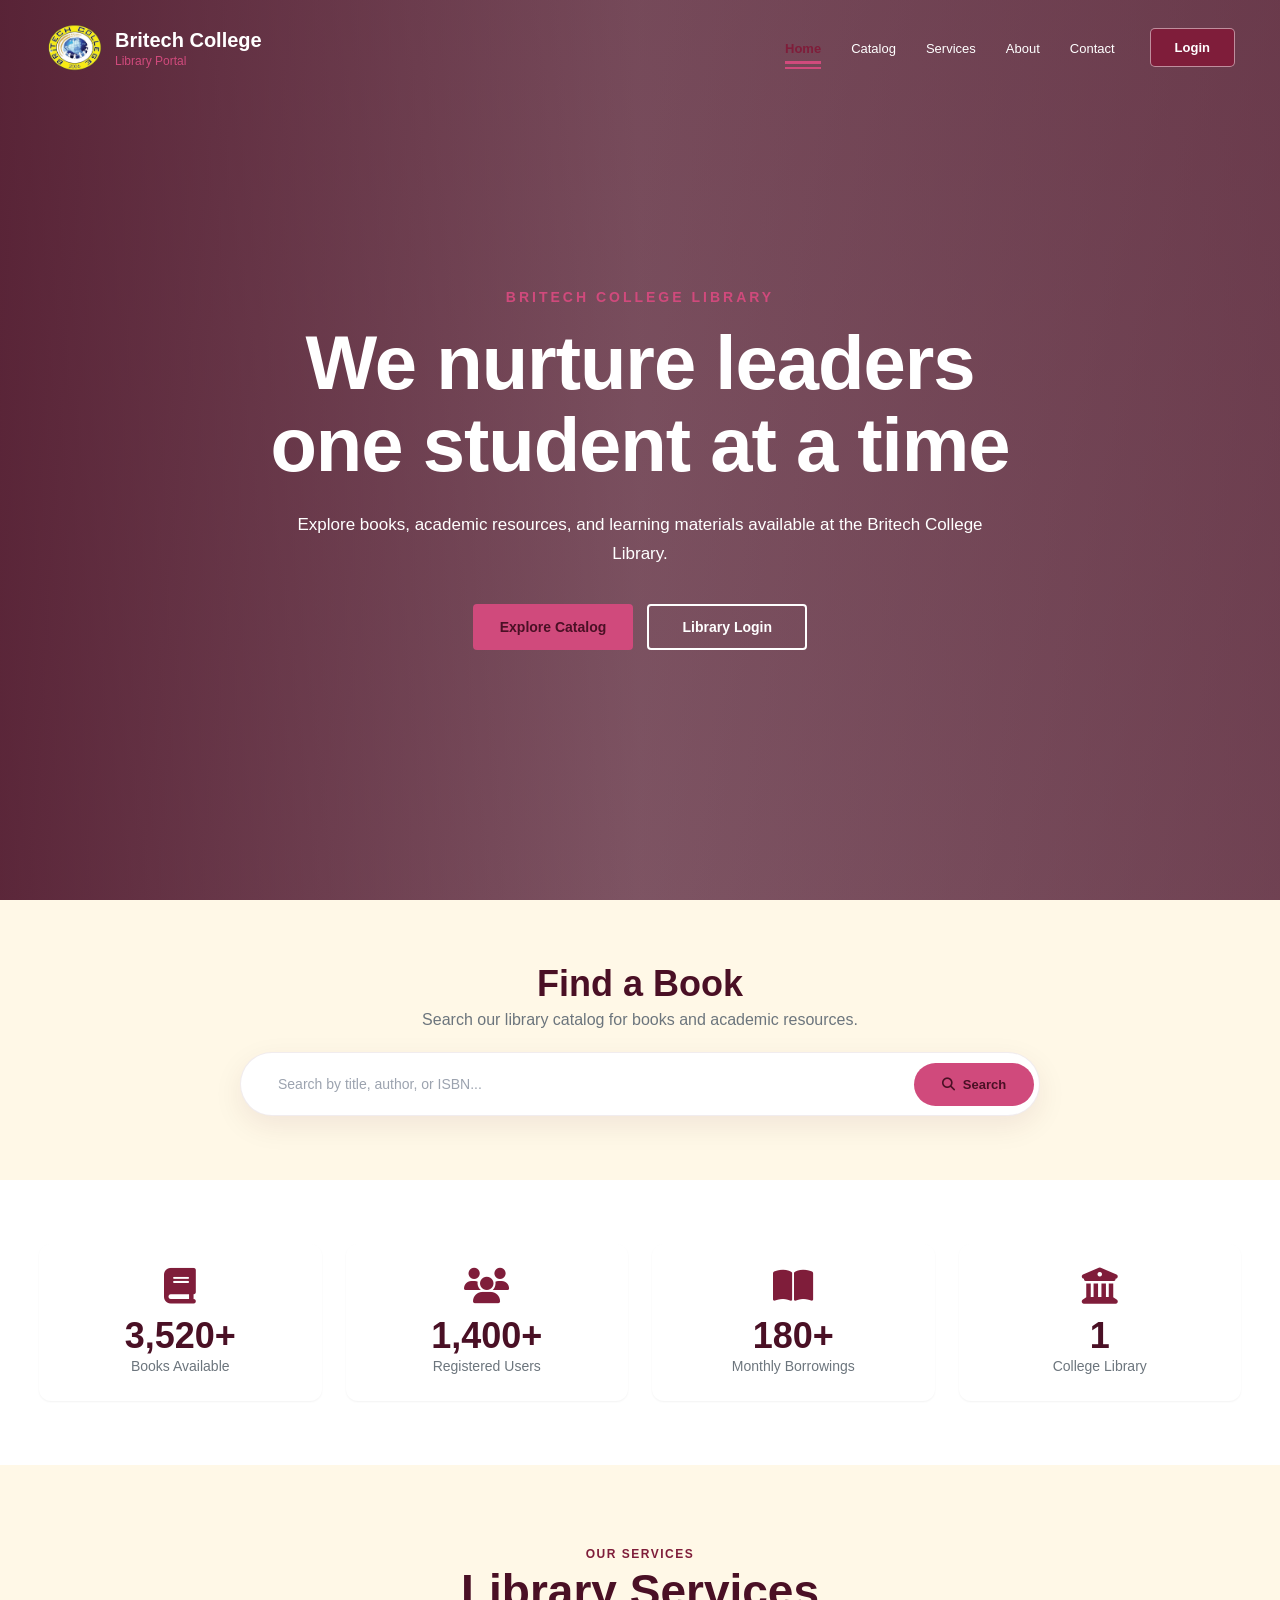
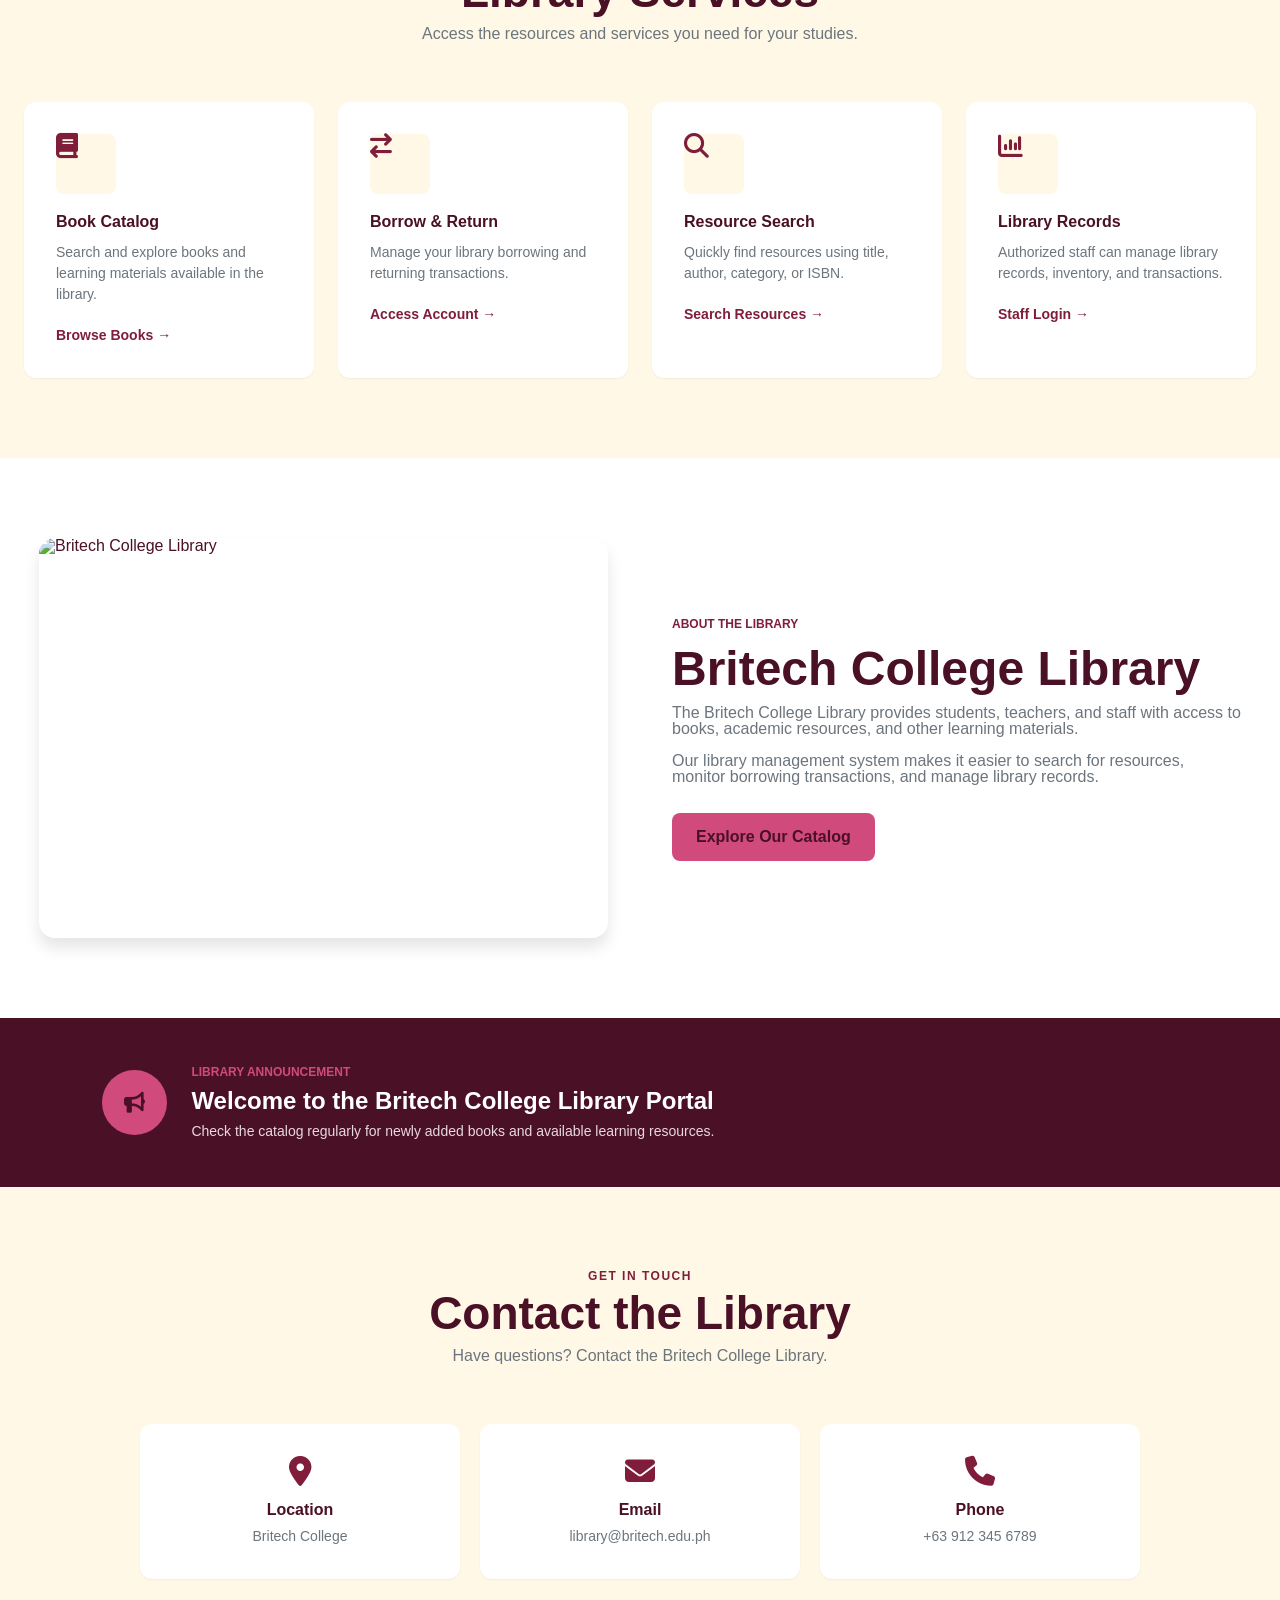
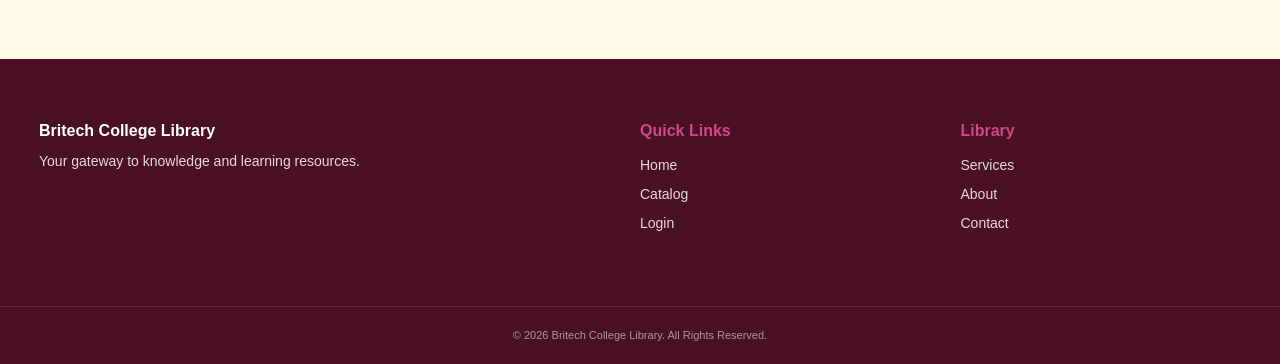
==== commit 1b73af0d: "feat: css" ====
--- a/index.html
+++ b/index.html
@@ -1,345 +1,379 @@
-<!DOCTYPE html>
+<!doctype html>
 <html lang="en">
-
-<head>
-    <meta charset="UTF-8">
-    <meta name="viewport" content="width=device-width, initial-scale=1.0">
+  <head>
+    <meta charset="UTF-8" />
+    <meta name="viewport" content="width=device-width, initial-scale=1.0" />
+
     <title>Britech College Library</title>
 
-    <!-- Teacher's utility framework (base/) -->
-    <link rel="stylesheet" href="./assets/css/base/reset.css">
-    <link rel="stylesheet" href="./assets/css/base/theme.css">
-    <link rel="stylesheet" href="./assets/css/base/colors.css">
-    <link rel="stylesheet" href="./assets/css/base/display.css">
-    <link rel="stylesheet" href="./assets/css/base/flex.css">
-    <link rel="stylesheet" href="./assets/css/base/gap.css">
-    <link rel="stylesheet" href="./assets/css/base/width.css">
-    <link rel="stylesheet" href="./assets/css/base/height.css">
-    <link rel="stylesheet" href="./assets/css/base/margin.css">
-    <link rel="stylesheet" href="./assets/css/base/padding.css">
-    <link rel="stylesheet" href="./assets/css/base/border.css">
-    <link rel="stylesheet" href="./assets/css/base/radius.css">
-    <link rel="stylesheet" href="./assets/css/base/shadow.css">
-    <link rel="stylesheet" href="./assets/css/base/text.css">
-    <link rel="stylesheet" href="./assets/css/base/position.css">
-    <link rel="stylesheet" href="./assets/css/base/z-index.css">
-    <link rel="stylesheet" href="./assets/css/base/opacity.css">
-    <link rel="stylesheet" href="./assets/css/base/overflow.css">
-
-    <!-- Small supplementary files for the handful of things utilities can't do:
-         hover states, media queries, gradients/background-image, clamp(), scroll animation -->
-    <link rel="stylesheet" href="./assets/css/customs/global.css">
-    <link rel="stylesheet" href="./assets/css/customs/animations.css">
-    <link rel="stylesheet" href="./assets/css/customs/announcement.css">
-    <link rel="stylesheet" href="./assets/css/customs/buttons.css">
-    <link rel="stylesheet" href="./assets/css/customs/cards.css">
-    <link rel="stylesheet" href="./assets/css/customs/footer.css">
-    <link rel="stylesheet" href="./assets/css/pages/landing.css">
-    <link rel="stylesheet" href="./assets/css/customs/nav.css">
-    <link rel="stylesheet" href="./assets/css/customs/responsive.css">
-    <link rel="stylesheet" href="./assets/css/customs/search.css">
-
-    <link href="https://fonts.googleapis.com/css2?family=Poppins:wght@300;400;500;600;700&display=swap"
-        rel="stylesheet">
-    <link rel="stylesheet"
-        href="https://cdnjs.cloudflare.com/ajax/libs/font-awesome/6.7.2/css/all.min.css">
-</head>
-
-<body>
-
-<!-- =========================
-     NAVIGATION
-========================= -->
-<header class="bg-white shadow-sm position-sticky top-0 z-50">
-
-    <nav class="navbar container d-flex items-center justify-between gap-8 px-6 py-3">
-
-        <div class="d-flex items-center gap-3">
-            <img src="./assets/images/logo/britech-logo (1).png" alt="Britech College Logo" class="w-64 h-64 d-block">
-            <div>
-                <h2 class="text-secondary text-lg font-semibold">Britech College</h2>
-                <p class="text-primary text-12 font-medium">Library Portal</p>
+    <!-- =========================================
+         MAIN STYLESHEET
+    ========================================== -->
+    <link rel="stylesheet" href="./assets/css/style.css" />
+    <link rel="stylesheet" href="./assets/css/pages/landing.css" />
+  </head>
+
+  <body>
+    <!-- =========================================
+         NAVIGATION
+    ========================================== -->
+    <header class="site-header">
+      <nav class="navbar d-flex items-center">
+        <!-- BRAND -->
+        <div class="brand">
+          <a href="index.html" class="brand-link d-flex items-center">
+            <img src="./assets/images/logo/britech-logo (1).png" alt="Britech College Logo" class="brand-logo" />
+
+            <div class="brand-text">
+              <h2>Britech College</h2>
+              <p>Library Portal</p>
             </div>
-        </div>
-
-        <ul class="d-flex items-center gap-8">
-            <li><a href="index.html" class="nav-link active text-14 font-medium">Home</a></li>
-            <li><a href="catalog.html" class="nav-link text-14 font-medium">Catalog</a></li>
-            <li><a href="#services" class="nav-link text-14 font-medium">Services</a></li>
-            <li><a href="#about" class="nav-link text-14 font-medium">About</a></li>
-            <li><a href="#contact" class="nav-link text-14 font-medium">Contact</a></li>
+          </a>
+        </div>
+
+        <!-- NAVIGATION LINKS -->
+        <ul class="nav-links d-flex items-center">
+          <li>
+            <a href="index.html" class="nav-link active"> Home </a>
+          </li>
+
+          <li>
+            <a href="pages/catalog.html" class="nav-link"> Catalog </a>
+          </li>
+
+          <li>
+            <a href="#services" class="nav-link"> Services </a>
+          </li>
+
+          <li>
+            <a href="#about" class="nav-link"> About </a>
+          </li>
+
+          <li>
+            <a href="#contact" class="nav-link"> Contact </a>
+          </li>
         </ul>
 
-        <a href="login.html" class="btn-login bg-primary text-white px-6 py-3 rounded-md text-14 font-semibold">
-            Login
+        <!-- LOGIN -->
+        <a href="auth/sign-in.html" class="login-button"> Login </a>
+      </nav>
+    </header>
+
+    <!-- =========================================
+         HERO SECTION
+    ========================================== -->
+    <section class="hero-bg">
+      <div class="hero-overlay"></div>
+
+      <div class="hero-content">
+        <p class="hero-kicker">BRITECH COLLEGE LIBRARY</p>
+
+        <h1 class="text-white mb-6 hero-title">
+          We nurture leaders<br />
+          one student at a time
+        </h1>
+
+        <p class="hero-desc">
+          Explore books, academic resources, and learning materials available at the Britech College Library.
+        </p>
+
+        <div class="hero-buttons d-flex items-center gap-6">
+          <a href="pages/catalog.html" class="hero-button primary-button"> Explore Catalog </a>
+
+          <a href="auth/sign-in.html" class="hero-button secondary-button"> Library Login </a>
+        </div>
+      </div>
+    </section>
+
+    <!-- =========================================
+         SEARCH SECTION
+    ========================================== -->
+    <section class="bg-accent py-16 px-6 text-center" id="search">
+      <div class="mx-auto search-content">
+        <h2 class="text-secondary text-3xl mb-2">Find a Book</h2>
+
+        <p class="text-gray mb-6">Search our library catalog for books and academic resources.</p>
+
+        <div class="search-box d-flex items-center bg-white radius-full p-1 shadow-md mx-auto">
+          <input
+            type="text"
+            placeholder="Search by title, author, or ISBN..."
+            id="homeSearch"
+            class="flex-grow-1 border-0 px-5 py-4 text-sm radius-full"
+          />
+
+          <button
+            id="homeSearchButton"
+            class="bg-navy text-secondary px-6 radius-full font-semibold border-0 d-flex items-center justify-center gap-2"
+          >
+            <i class="fa-solid fa-magnifying-glass"></i>
+            Search
+          </button>
+        </div>
+      </div>
+    </section>
+
+    <!-- =========================================
+         LIBRARY STATISTICS
+    ========================================== -->
+    <section class="container mx-auto d-grid stats-grid gap-6 py-16 px-6">
+      <!-- BOOKS -->
+      <div class="stat-card text-center bg-white p-6 radius-lg shadow-sm">
+        <i class="fa-solid fa-book text-primary text-3xl mb-3"></i>
+
+        <h2 class="text-secondary text-3xl">3,520+</h2>
+
+        <p class="text-gray text-14">Books Available</p>
+      </div>
+
+      <!-- USERS -->
+      <div class="stat-card text-center bg-white p-6 radius-lg shadow-sm">
+        <i class="fa-solid fa-users text-primary text-3xl mb-3"></i>
+
+        <h2 class="text-secondary text-3xl">1,400+</h2>
+
+        <p class="text-gray text-14">Registered Users</p>
+      </div>
+
+      <!-- BORROWINGS -->
+      <div class="stat-card text-center bg-white p-6 radius-lg shadow-sm">
+        <i class="fa-solid fa-book-open text-primary text-3xl mb-3"></i>
+
+        <h2 class="text-secondary text-3xl">180+</h2>
+
+        <p class="text-gray text-14">Monthly Borrowings</p>
+      </div>
+
+      <!-- LIBRARY -->
+      <div class="stat-card text-center bg-white p-6 radius-lg shadow-sm">
+        <i class="fa-solid fa-building-columns text-primary text-3xl mb-3"></i>
+
+        <h2 class="text-secondary text-3xl">1</h2>
+
+        <p class="text-gray text-14">College Library</p>
+      </div>
+    </section>
+
+    <!-- =========================================
+         SERVICES
+    ========================================== -->
+    <section class="bg-accent py-20 px-6" id="services">
+      <div class="section-heading text-center mx-auto">
+        <p class="text-primary text-12 font-bold">OUR SERVICES</p>
+
+        <h2 class="text-secondary text-4xl my-2">Library Services</h2>
+
+        <span class="text-gray"> Access the resources and services you need for your studies. </span>
+      </div>
+
+      <div class="container services-grid d-grid gap-6 mx-auto mt-10">
+        <!-- SERVICE 1 -->
+        <div class="service-card bg-white p-8 radius-lg shadow-sm">
+          <i
+            class="fa-solid fa-book service-icon d-flex items-center justify-center bg-accent text-primary radius-md mb-5"
+          ></i>
+
+          <h3 class="text-secondary mb-3">Book Catalog</h3>
+
+          <p class="text-gray text-14 mb-5">
+            Search and explore books and learning materials available in the library.
+          </p>
+
+          <a href="pages/catalog.html" class="text-primary text-14 font-semibold"> Browse Books → </a>
+        </div>
+
+        <!-- SERVICE 2 -->
+        <div class="service-card bg-white p-8 radius-lg shadow-sm">
+          <i
+            class="fa-solid fa-arrow-right-arrow-left service-icon d-flex items-center justify-center bg-accent text-primary radius-md mb-5"
+          ></i>
+
+          <h3 class="text-secondary mb-3">Borrow &amp; Return</h3>
+
+          <p class="text-gray text-14 mb-5">Manage your library borrowing and returning transactions.</p>
+
+          <a href="auth/sign-in.html" class="text-primary text-14 font-semibold"> Access Account → </a>
+        </div>
+
+        <!-- SERVICE 3 -->
+        <div class="service-card bg-white p-8 radius-lg shadow-sm">
+          <i
+            class="fa-solid fa-magnifying-glass service-icon d-flex items-center justify-center bg-accent text-primary radius-md mb-5"
+          ></i>
+
+          <h3 class="text-secondary mb-3">Resource Search</h3>
+
+          <p class="text-gray text-14 mb-5">Quickly find resources using title, author, category, or ISBN.</p>
+
+          <a href="pages/catalog.html" class="text-primary text-14 font-semibold"> Search Resources → </a>
+        </div>
+
+        <!-- SERVICE 4 -->
+        <div class="service-card bg-white p-8 radius-lg shadow-sm">
+          <i
+            class="fa-solid fa-chart-column service-icon d-flex items-center justify-center bg-accent text-primary radius-md mb-5"
+          ></i>
+
+          <h3 class="text-secondary mb-3">Library Records</h3>
+
+          <p class="text-gray text-14 mb-5">
+            Authorized staff can manage library records, inventory, and transactions.
+          </p>
+
+          <a href="auth/sign-in.html" class="text-primary text-14 font-semibold"> Staff Login → </a>
+        </div>
+      </div>
+    </section>
+
+    <!-- =========================================
+         ABOUT
+    ========================================== -->
+    <section class="container mx-auto d-grid about-grid gap-16 items-center py-20 px-6" id="about">
+      <!-- IMAGE -->
+      <div>
+        <img
+          src="./assets/images/uploads/Library.png"
+          alt="Britech College Library"
+          class="w-100 about-img radius-xl shadow-lg d-block"
+        />
+      </div>
+
+      <!-- CONTENT -->
+      <div>
+        <p class="text-primary text-12 font-bold">ABOUT THE LIBRARY</p>
+
+        <h2 class="text-secondary text-4xl my-3">Britech College Library</h2>
+
+        <p class="text-gray mb-4">
+          The Britech College Library provides students, teachers, and staff with access to books, academic resources,
+          and other learning materials.
+        </p>
+
+        <p class="text-gray mb-4">
+          Our library management system makes it easier to search for resources, monitor borrowing transactions, and
+          manage library records.
+        </p>
+
+        <a
+          href="pages/catalog.html"
+          class="btn-primary d-inline-block bg-navy text-secondary px-6 py-4 rounded-md font-semibold mt-3"
+        >
+          Explore Our Catalog
         </a>
-
-    </nav>
-
-</header>
-
-
-<!-- =========================
-     HERO SECTION
-========================= -->
-<section class="hero-bg d-flex items-center text-white">
-
-    <div class="container w-100 mx-auto px-6 py-20">
-
-        <p class="text-navy text-14 font-bold mb-4 hero-kicker">BRITECH COLLEGE LIBRARY</p>
-
-        <h1 class="text-white mb-6 hero-title">
-            Discover Knowledge.<br>
-            Explore. Learn. Grow.
-        </h1>
-
-        <p class="text-accent mb-8 hero-desc">
-            Explore books, academic resources, and learning materials
-            available at the Britech College Library.
+      </div>
+    </section>
+
+    <!-- =========================================
+         ANNOUNCEMENT
+    ========================================== -->
+    <section class="bg-secondary text-white d-flex items-center gap-6 announcement">
+      <div
+        class="announcement-icon flex-shrink-0 d-flex items-center justify-center bg-navy text-secondary radius-full"
+      >
+        <i class="fa-solid fa-bullhorn"></i>
+      </div>
+
+      <div>
+        <p class="text-navy text-12 font-bold">LIBRARY ANNOUNCEMENT</p>
+
+        <h2 class="text-xl my-1">Welcome to the Britech College Library Portal</h2>
+
+        <span class="text-14 announcement-text">
+          Check the catalog regularly for newly added books and available learning resources.
+        </span>
+      </div>
+    </section>
+
+    <!-- =========================================
+         CONTACT
+    ========================================== -->
+    <section class="bg-accent py-20 px-6" id="contact">
+      <div class="section-heading text-center mx-auto">
+        <p class="text-primary text-12 font-bold">GET IN TOUCH</p>
+
+        <h2 class="text-secondary text-4xl my-2">Contact the Library</h2>
+
+        <span class="text-gray"> Have questions? Contact the Britech College Library. </span>
+      </div>
+
+      <div class="contact-grid d-grid gap-6 mx-auto mt-10">
+        <!-- LOCATION -->
+        <div class="bg-white text-center p-8 radius-lg shadow-sm">
+          <i class="fa-solid fa-location-dot text-primary text-2xl mb-4"></i>
+
+          <h3 class="text-secondary mb-2">Location</h3>
+
+          <p class="text-gray text-14">Britech College</p>
+        </div>
+
+        <!-- EMAIL -->
+        <div class="bg-white text-center p-8 radius-lg shadow-sm">
+          <i class="fa-solid fa-envelope text-primary text-2xl mb-4"></i>
+
+          <h3 class="text-secondary mb-2">Email</h3>
+
+          <p class="text-gray text-14">library@britech.edu.ph</p>
+        </div>
+
+        <!-- PHONE -->
+        <div class="bg-white text-center p-8 radius-lg shadow-sm">
+          <i class="fa-solid fa-phone text-primary text-2xl mb-4"></i>
+
+          <h3 class="text-secondary mb-2">Phone</h3>
+
+          <p class="text-gray text-14">+63 912 345 6789</p>
+        </div>
+      </div>
+    </section>
+
+    <!-- =========================================
+         FOOTER
+    ========================================== -->
+    <footer class="footer-bg text-white">
+      <div class="container footer-grid d-grid gap-10 mx-auto py-16 px-6">
+        <!-- BRAND -->
+        <div>
+          <h2 class="mb-3">Britech College Library</h2>
+
+          <p class="text-14 footer-muted">Your gateway to knowledge and learning resources.</p>
+        </div>
+
+        <!-- QUICK LINKS -->
+        <div>
+          <h3 class="text-navy mb-4">Quick Links</h3>
+
+          <a href="index.html" class="d-block text-14 footer-link mb-2"> Home </a>
+
+          <a href="pages/catalog.html" class="d-block text-14 footer-link mb-2"> Catalog </a>
+
+          <a href="auth/sign-in.html" class="d-block text-14 footer-link mb-2"> Login </a>
+        </div>
+
+        <!-- LIBRARY -->
+        <div>
+          <h3 class="text-navy mb-4">Library</h3>
+
+          <a href="#services" class="d-block text-14 footer-link mb-2"> Services </a>
+
+          <a href="#about" class="d-block text-14 footer-link mb-2"> About </a>
+
+          <a href="#contact" class="d-block text-14 footer-link mb-2"> Contact </a>
+        </div>
+      </div>
+
+      <!-- FOOTER BOTTOM -->
+      <div class="footer-bottom border-t text-center py-5 px-6">
+        <p class="text-12 footer-copy">
+          ©
+          <span id="year">2026</span>
+          Britech College Library. All Rights Reserved.
         </p>
-
-        <div class="d-flex flex-wrap gap-4">
-            <a href="catalog.html" class="btn-primary d-inline-block bg-navy text-secondary px-6 py-4 rounded-md font-semibold">
-                Explore Catalog
-            </a>
-            <a href="login.html" class="btn-secondary d-inline-block border-2 border-white text-white px-6 py-4 rounded-md font-semibold">
-                Library Login
-            </a>
-        </div>
-
-    </div>
-
-</section>
-
-
-<!-- =========================
-     SEARCH SECTION
-========================= -->
-<section class="bg-accent py-16 px-6 text-center">
-
-    <div class="mx-auto search-content">
-
-        <h2 class="text-secondary text-3xl mb-2">Find a Book</h2>
-        <p class="text-gray mb-6">Search our library catalog for books and academic resources.</p>
-
-        <div class="search-box d-flex bg-white radius-full p-1 shadow-md mx-auto">
-            <input type="text" placeholder="Search by title, author, or ISBN..." id="homeSearch"
-                class="flex-grow-1 border-0 px-5 py-4 text-sm radius-full">
-            <button id="homeSearchButton"
-                class="bg-navy text-secondary px-6 radius-full font-semibold border-0">
-                <i class="fa-solid fa-magnifying-glass"></i>
-                Search
-            </button>
-        </div>
-
-    </div>
-
-</section>
-
-
-<!-- =========================
-     LIBRARY STATISTICS
-========================= -->
-<section class="container mx-auto d-grid stats-grid gap-6 py-16 px-6">
-
-    <div class="stat-card text-center bg-white p-6 radius-lg shadow-sm">
-        <i class="fa-solid fa-book text-primary text-3xl mb-3"></i>
-        <h2 class="text-secondary text-3xl">3,520+</h2>
-        <p class="text-gray text-14">Books Available</p>
-    </div>
-
-    <div class="stat-card text-center bg-white p-6 radius-lg shadow-sm">
-        <i class="fa-solid fa-users text-primary text-3xl mb-3"></i>
-        <h2 class="text-secondary text-3xl">1,400+</h2>
-        <p class="text-gray text-14">Registered Users</p>
-    </div>
-
-    <div class="stat-card text-center bg-white p-6 radius-lg shadow-sm">
-        <i class="fa-solid fa-book-open text-primary text-3xl mb-3"></i>
-        <h2 class="text-secondary text-3xl">180+</h2>
-        <p class="text-gray text-14">Monthly Borrowings</p>
-    </div>
-
-    <div class="stat-card text-center bg-white p-6 radius-lg shadow-sm">
-        <i class="fa-solid fa-building-columns text-primary text-3xl mb-3"></i>
-        <h2 class="text-secondary text-3xl">1</h2>
-        <p class="text-gray text-14">College Library</p>
-    </div>
-
-</section>
-
-
-<!-- =========================
-     SERVICES
-========================= -->
-<section class="bg-accent py-20 px-6" id="services">
-
-    <div class="section-heading text-center mx-auto">
-        <p class="text-primary text-12 font-bold">OUR SERVICES</p>
-        <h2 class="text-secondary text-4xl my-2">Library Services</h2>
-        <span class="text-gray">Access the resources and services you need for your studies.</span>
-    </div>
-
-    <div class="container services-grid d-grid gap-6 mx-auto mt-10">
-
-        <div class="service-card bg-white p-8 radius-lg shadow-sm">
-            <i class="fa-solid fa-book service-icon d-flex items-center justify-center bg-accent text-primary radius-md mb-5"></i>
-            <h3 class="text-secondary mb-3">Book Catalog</h3>
-            <p class="text-gray text-14 mb-5">Search and explore books and learning materials available in the library.</p>
-            <a href="catalog.html" class="text-primary text-14 font-semibold">Browse Books →</a>
-        </div>
-
-        <div class="service-card bg-white p-8 radius-lg shadow-sm">
-            <i class="fa-solid fa-arrow-right-arrow-left service-icon d-flex items-center justify-center bg-accent text-primary radius-md mb-5"></i>
-            <h3 class="text-secondary mb-3">Borrow &amp; Return</h3>
-            <p class="text-gray text-14 mb-5">Manage your library borrowing and returning transactions.</p>
-            <a href="login.html" class="text-primary text-14 font-semibold">Access Account →</a>
-        </div>
-
-        <div class="service-card bg-white p-8 radius-lg shadow-sm">
-            <i class="fa-solid fa-magnifying-glass service-icon d-flex items-center justify-center bg-accent text-primary radius-md mb-5"></i>
-            <h3 class="text-secondary mb-3">Resource Search</h3>
-            <p class="text-gray text-14 mb-5">Quickly find resources using title, author, category, or ISBN.</p>
-            <a href="catalog.html" class="text-primary text-14 font-semibold">Search Resources →</a>
-        </div>
-
-        <div class="service-card bg-white p-8 radius-lg shadow-sm">
-            <i class="fa-solid fa-chart-column service-icon d-flex items-center justify-center bg-accent text-primary radius-md mb-5"></i>
-            <h3 class="text-secondary mb-3">Library Records</h3>
-            <p class="text-gray text-14 mb-5">Authorized staff can manage library records, inventory, and transactions.</p>
-            <a href="login.html" class="text-primary text-14 font-semibold">Staff Login →</a>
-        </div>
-
-    </div>
-
-</section>
-
-
-<!-- =========================
-     ABOUT
-========================= -->
-<section class="container mx-auto d-grid about-grid gap-16 items-center py-20 px-6" id="about">
-
-    <div>
-        <img src="images/library.jpg" alt="Britech College Library"
-            class="w-100 about-img radius-xl shadow-lg d-block">
-    </div>
-
-    <div>
-        <p class="text-primary text-12 font-bold">ABOUT THE LIBRARY</p>
-        <h2 class="text-secondary text-4xl my-3">Britech College Library</h2>
-        <p class="text-gray mb-4">
-            The Britech College Library provides students, teachers,
-            and staff with access to books, academic resources,
-            and other learning materials.
-        </p>
-        <p class="text-gray mb-4">
-            Our library management system makes it easier to search
-            for resources, monitor borrowing transactions, and
-            manage library records.
-        </p>
-        <a href="catalog.html" class="btn-primary d-inline-block bg-navy text-secondary px-6 py-4 rounded-md font-semibold mt-3">
-            Explore Our Catalog
-        </a>
-    </div>
-
-</section>
-
-
-<!-- =========================
-     ANNOUNCEMENT
-========================= -->
-<section class="bg-secondary text-white d-flex items-center gap-6 announcement">
-
-    <div class="announcement-icon flex-shrink-0 d-flex items-center justify-center bg-navy text-secondary radius-full">
-        <i class="fa-solid fa-bullhorn"></i>
-    </div>
-
-    <div>
-        <p class="text-navy text-12 font-bold">LIBRARY ANNOUNCEMENT</p>
-        <h2 class="text-xl my-1">Welcome to the Britech College Library Portal</h2>
-        <span class="text-14 announcement-text">Check the catalog regularly for newly added books and available learning resources.</span>
-    </div>
-
-</section>
-
-
-<!-- =========================
-     CONTACT
-========================= -->
-<section class="bg-accent py-20 px-6" id="contact">
-
-    <div class="section-heading text-center mx-auto">
-        <p class="text-primary text-12 font-bold">GET IN TOUCH</p>
-        <h2 class="text-secondary text-4xl my-2">Contact the Library</h2>
-        <span class="text-gray">Have questions? Contact the Britech College Library.</span>
-    </div>
-
-    <div class="contact-grid d-grid gap-6 mx-auto mt-10">
-
-        <div class="bg-white text-center p-8 radius-lg shadow-sm">
-            <i class="fa-solid fa-location-dot text-primary text-2xl mb-4"></i>
-            <h3 class="text-secondary mb-2">Location</h3>
-            <p class="text-gray text-14">Britech College</p>
-        </div>
-
-        <div class="bg-white text-center p-8 radius-lg shadow-sm">
-            <i class="fa-solid fa-envelope text-primary text-2xl mb-4"></i>
-            <h3 class="text-secondary mb-2">Email</h3>
-            <p class="text-gray text-14">library@britech.edu.ph</p>
-        </div>
-
-        <div class="bg-white text-center p-8 radius-lg shadow-sm">
-            <i class="fa-solid fa-phone text-primary text-2xl mb-4"></i>
-            <h3 class="text-secondary mb-2">Phone</h3>
-            <p class="text-gray text-14">+63 912 345 6789</p>
-        </div>
-
-    </div>
-
-</section>
-
-
-<!-- =========================
-     FOOTER
-========================= -->
-<footer class="footer-bg text-white">
-
-    <div class="container footer-grid d-grid gap-10 mx-auto py-16 px-6">
-
-        <div>
-            <h2 class="mb-3">Britech College Library</h2>
-            <p class="text-14 footer-muted">Your gateway to knowledge and learning resources.</p>
-        </div>
-
-        <div>
-            <h3 class="text-navy mb-4">Quick Links</h3>
-            <a href="index.html" class="d-block text-14 footer-link mb-2">Home</a>
-            <a href="catalog.html" class="d-block text-14 footer-link mb-2">Catalog</a>
-            <a href="login.html" class="d-block text-14 footer-link mb-2">Login</a>
-        </div>
-
-        <div>
-            <h3 class="text-navy mb-4">Library</h3>
-            <a href="#services" class="d-block text-14 footer-link mb-2">Services</a>
-            <a href="#about" class="d-block text-14 footer-link mb-2">About</a>
-            <a href="#contact" class="d-block text-14 footer-link mb-2">Contact</a>
-        </div>
-
-    </div>
-
-    <div class="footer-bottom border-t text-center py-5 px-6">
-        <p class="text-12 footer-copy">© <span id="year">2026</span> Britech College Library. All Rights Reserved.</p>
-    </div>
-
-</footer>
-
-
-<!-- =========================
-     JAVASCRIPT
-========================= -->
-<script src="./assets/js/main.js"></script>
-
-</body>
-
-</html>+      </div>
+    </footer>
+
+    <!-- =========================================
+         JAVASCRIPT
+    ========================================== -->
+    <script src="./assets/js/main.js"></script>
+  </body>
+</html>
--- a/assets/css/style.css
+++ b/assets/css/style.css
@@ -0,0 +1,48 @@
+@import url("./base/reset.css");
+@import url("./base/theme.css");
+@import url("./base/text.css");
+@import url("./base/display.css");
+@import url("./base/flex.css");
+@import url("./base/gap.css");
+@import url("./base/padding.css");
+@import url("./base/margin.css");
+@import url("./base/border.css");
+@import url("./base/width.css");
+@import url("./base/height.css");
+@import url("./base/colors.css");
+@import url("./base/shadow.css");
+@import url("./base/opacity.css");
+@import url("./base/overflow.css");
+@import url("./base/position.css");
+@import url("./base/radius.css");
+@import url("./base/z-index.css");
+
+/* =========================================
+      COMPONENTS
+   ========================================= */
+
+@import url("./component/animations/animations.css");
+@import url("./component/buttons/buttons.css");
+@import url("./component/cards/cards.css");
+
+/* =========================================
+      LAYOUT
+   ========================================= */
+
+@import url("./layout/nav.css");
+@import url("./layout/footer.css");
+
+/* =========================================
+      PAGE
+   ========================================= */
+
+@import url("./pages/landing.css");
+@import url("./pages/books.css");
+
+/* =========================================
+      THIRD PARTY CSS
+   ========================================= */
+
+/* https://fontawesome.com/v6/search?ic=free-collection */
+
+@import url("https://cdnjs.cloudflare.com/ajax/libs/font-awesome/6.7.2/css/all.min.css");
--- a/assets/css/pages/landing.css
+++ b/assets/css/pages/landing.css
@@ -1,26 +1,1556 @@
 /* =========================================
-   HERO.CSS
+   LANDING.CSS
+   BRITECH COLLEGE LIBRARY
+   
 ========================================= */
 
+@import url("../customs/global.css");
+@import url("../customs/announcement.css");
+@import url("../customs/responsive.css");
+@import url("../component/search/search.css");
+
+* {
+  box-sizing: border-box;
+}
+
+html {
+  scroll-behavior: smooth;
+}
+
+body {
+  margin: 0;
+  font-family: "Poppins", sans-serif;
+  color: #4a1025;
+  background: #ffffff;
+}
+
+a {
+  text-decoration: none;
+}
+
+/* =========================================
+   NAVIGATION
+========================================= */
+
+.site-header {
+  position: absolute;
+  top: 0;
+  left: 0;
+
+  width: 100%;
+
+  z-index: 100;
+
+  background: transparent;
+}
+
+.navbar {
+  width: 100%;
+  max-width: 1250px;
+
+  min-height: 95px;
+
+  margin: 0 auto;
+
+  padding: 18px 30px;
+
+  display: flex;
+  align-items: center;
+
+  gap: 35px;
+}
+
+/* BRAND */
+
+.brand {
+  flex-shrink: 0;
+}
+
+.brand-link {
+  display: flex;
+  align-items: center;
+
+  gap: 12px;
+}
+
+.brand-logo {
+  width: 58px;
+  height: 58px;
+
+  object-fit: contain;
+
+  display: block;
+}
+
+.brand-text h2 {
+  margin: 0;
+
+  color: #ffffff;
+
+  font-size: 20px;
+  font-weight: 700;
+
+  line-height: 1.2;
+}
+
+.brand-text p {
+  margin: 3px 0 0;
+
+  color: #d04a7c;
+
+  font-size: 12px;
+  font-weight: 500;
+}
+
+/* NAVIGATION */
+
+.nav-links {
+  list-style: none;
+
+  display: flex;
+  align-items: center;
+
+  gap: 30px;
+
+  margin: 0 0 0 auto;
+  padding: 0;
+}
+
+.nav-link {
+  position: relative;
+
+  color: #ffffff;
+
+  font-size: 13px;
+  font-weight: 500;
+
+  transition: 0.3s ease;
+}
+
+.nav-link:hover {
+  color: #d04a7c;
+}
+
+.nav-link::after {
+  content: "";
+
+  position: absolute;
+
+  left: 0;
+  bottom: -8px;
+
+  width: 0;
+  height: 2px;
+
+  background: #d04a7c;
+
+  transition: 0.3s ease;
+}
+
+.nav-link:hover::after,
+.nav-link.active::after {
+  width: 100%;
+}
+
+/* LOGIN */
+
+.login-button {
+  padding: 12px 24px;
+
+  background: #7f1d3a;
+
+  border: 1px solid rgba(255, 255, 255, 0.5);
+
+  border-radius: 5px;
+
+  color: #ffffff;
+
+  font-size: 13px;
+  font-weight: 600;
+
+  transition: 0.3s ease;
+}
+
+.login-button:hover {
+  background: #d04a7c;
+
+  transform: translateY(-2px);
+}
+
+/* =========================================
+   HERO
+========================================= */
+
 .hero-bg {
-    min-height: 620px;
-    background:
-        linear-gradient(rgba(0, 51, 102, 0.88), rgba(0, 87, 184, 0.78)),
-        url("../../images/library-hero.jpg");
-    background-size: cover;
+  position: relative;
+
+  min-height: 100vh;
+  width: 100%;
+
+  display: flex;
+
+  align-items: center;
+  justify-content: center;
+
+  overflow: hidden;
+
+  background-image: url("../../images/uploads/Library.png");
+
+  background-size: cover;
+  background-position: center center;
+
+  background-repeat: no-repeat;
+}
+
+/* DARK OVERLAY */
+
+.hero-overlay {
+  position: absolute;
+
+  inset: 0;
+
+  background: linear-gradient(rgba(74, 16, 37, 0.68), rgba(74, 16, 37, 0.62));
+
+  z-index: 1;
+}
+
+/* EXTRA SIDE GRADIENT */
+
+.hero-bg::after {
+  content: "";
+
+  position: absolute;
+
+  inset: 0;
+
+  background: linear-gradient(90deg, rgba(74, 16, 37, 0.75), rgba(74, 16, 37, 0.25), rgba(74, 16, 37, 0.45));
+
+  z-index: 2;
+}
+
+/* HERO CONTENT */
+
+.hero-content {
+  position: relative;
+
+  z-index: 3;
+
+  width: 100%;
+  max-width: 950px;
+
+  padding: 150px 30px 110px;
+
+  text-align: center;
+
+  color: #ffffff;
+}
+
+/* KICKER */
+
+.hero-kicker {
+  margin: 0 0 18px;
+
+  color: #d04a7c;
+
+  font-size: 14px;
+  font-weight: 700;
+
+  letter-spacing: 3px;
+}
+
+/* TITLE */
+
+.hero-title {
+  margin: 0 auto 25px;
+
+  color: #ffffff;
+
+  font-size: clamp(42px, 6vw, 76px);
+
+  font-weight: 700;
+
+  line-height: 1.08;
+
+  letter-spacing: -1px;
+}
+
+/* DESCRIPTION */
+
+.hero-desc {
+  max-width: 700px;
+
+  margin: 0 auto 35px;
+
+  color: #ffffff;
+
+  font-size: 17px;
+
+  line-height: 1.7;
+}
+
+/* BUTTONS */
+
+.hero-buttons {
+  display: flex;
+
+  align-items: center;
+  justify-content: center;
+
+  gap: 14px;
+
+  flex-wrap: wrap;
+}
+
+.hero-button {
+  display: inline-flex;
+
+  align-items: center;
+  justify-content: center;
+
+  min-width: 160px;
+
+  padding: 14px 25px;
+
+  border-radius: 4px;
+
+  font-size: 14px;
+  font-weight: 600;
+
+  transition: 0.3s ease;
+}
+
+/* PRIMARY */
+
+.primary-button {
+  background: #d04a7c;
+
+  color: #4a1025;
+
+  border: 2px solid #d04a7c;
+}
+
+.primary-button:hover {
+  background: #ffffff;
+
+  border-color: #ffffff;
+
+  color: #4a1025;
+
+  transform: translateY(-3px);
+}
+
+/* SECONDARY */
+
+.secondary-button {
+  background: transparent;
+
+  color: #ffffff;
+
+  border: 2px solid #ffffff;
+}
+
+.secondary-button:hover {
+  background: #ffffff;
+
+  color: #4a1025;
+
+  transform: translateY(-3px);
+}
+
+/* SCROLL */
+
+.scroll-down {
+  position: absolute;
+
+  z-index: 5;
+
+  bottom: 25px;
+  left: 50%;
+
+  transform: translateX(-50%);
+
+  display: flex;
+
+  flex-direction: column;
+
+  align-items: center;
+
+  gap: 7px;
+
+  color: #ffffff;
+
+  font-size: 11px;
+
+  letter-spacing: 1px;
+
+  opacity: 0.85;
+
+  transition: 0.3s ease;
+}
+
+.scroll-down i {
+  font-size: 13px;
+
+  animation: scrollMove 1.5s infinite;
+}
+
+.scroll-down:hover {
+  color: #d04a7c;
+}
+
+@keyframes scrollMove {
+  0%,
+  100% {
+    transform: translateY(0);
+  }
+
+  50% {
+    transform: translateY(6px);
+  }
+}
+
+/* =========================================
+   SEARCH
+========================================= */
+
+.search-section {
+  background: #fff8e7;
+
+  padding: 90px 25px;
+}
+
+.search-container {
+  max-width: 850px;
+
+  margin: 0 auto;
+
+  text-align: center;
+}
+
+.section-label {
+  margin: 0 0 10px;
+
+  color: #7f1d3a;
+
+  font-size: 12px;
+  font-weight: 700;
+
+  letter-spacing: 2px;
+}
+
+.search-container h2 {
+  margin: 0 0 10px;
+
+  color: #4a1025;
+
+  font-size: 42px;
+  font-weight: 700;
+}
+
+.search-container > p {
+  margin: 0 auto 30px;
+
+  max-width: 650px;
+
+  color: #6b7280;
+
+  font-size: 15px;
+
+  line-height: 1.7;
+}
+
+/* SEARCH BOX */
+
+.search-box {
+  display: flex;
+
+  align-items: center;
+
+  width: 100%;
+
+  min-height: 64px;
+
+  padding: 5px 5px 5px 22px;
+
+  background: #ffffff;
+
+  border: 1px solid rgba(74, 16, 37, 0.08);
+
+  border-radius: 40px;
+
+  box-shadow: 0 10px 30px rgba(74, 16, 37, 0.08);
+}
+
+.search-box > i {
+  color: #7f1d3a;
+
+  font-size: 17px;
+}
+
+.search-box input {
+  flex: 1;
+
+  width: 100%;
+
+  padding: 15px;
+
+  border: none;
+
+  outline: none;
+
+  background: transparent;
+
+  color: #4a1025;
+
+  font-family: "Poppins", sans-serif;
+
+  font-size: 14px;
+}
+
+.search-box input::placeholder {
+  color: #9ca3af;
+}
+
+.search-box button {
+  min-width: 120px;
+
+  padding: 14px 22px;
+
+  border: none;
+
+  border-radius: 30px;
+
+  background: #d04a7c;
+
+  color: #4a1025;
+
+  font-family: "Poppins", sans-serif;
+
+  font-size: 13px;
+  font-weight: 600;
+
+  cursor: pointer;
+
+  transition: 0.3s ease;
+}
+
+.search-box button:hover {
+  background: #7f1d3a;
+
+  color: #ffffff;
+}
+/* =========================================
+   STATISTICS
+========================================= */
+
+.stats-section {
+  padding: 70px 25px;
+  background: #ffffff;
+}
+
+.stats-container {
+  max-width: 1150px;
+  margin: 0 auto;
+
+  display: grid;
+  grid-template-columns: repeat(4, 1fr);
+
+  border-top: 1px solid #eee;
+  border-bottom: 1px solid #eee;
+}
+
+.stat-item {
+  position: relative;
+
+  display: flex;
+  align-items: center;
+  justify-content: center;
+
+  gap: 16px;
+
+  min-height: 125px;
+  padding: 20px;
+
+  border-right: 1px solid #eee;
+
+  background: #ffffff;
+
+  text-decoration: none;
+  cursor: pointer;
+
+  transition:
+    transform 0.35s ease,
+    background 0.35s ease,
+    box-shadow 0.35s ease;
+}
+
+.stat-item:last-child {
+  border-right: none;
+}
+
+/* ICON */
+
+.stat-item > i {
+  color: #7f1d3a;
+  font-size: 27px;
+
+  transition:
+    transform 0.35s ease,
+    color 0.35s ease;
+}
+
+/* NUMBER */
+
+.stat-item h2 {
+  margin: 0;
+
+  color: #4a1025;
+
+  font-size: 29px;
+  font-weight: 700;
+
+  transition:
+    transform 0.35s ease,
+    color 0.35s ease;
+}
+
+/* TEXT */
+
+.stat-item p {
+  margin: 2px 0 0;
+
+  color: #777;
+  font-size: 12px;
+
+  transition: color 0.35s ease;
+}
+
+/* =========================================
+   HOVER ANIMATION
+========================================= */
+
+.stat-item:hover {
+  transform: translateY(-8px);
+
+  background: #fff8e7;
+
+  box-shadow: 0 12px 30px rgba(74, 16, 37, 0.12);
+
+  z-index: 2;
+}
+
+.stat-item:hover > i {
+  color: #d04a7c;
+
+  transform: scale(1.15) rotate(-5deg);
+}
+
+.stat-item:hover h2 {
+  color: #7f1d3a;
+
+  transform: translateY(-2px);
+}
+
+.stat-item:hover p {
+  color: #4a1025;
+}
+
+/* =========================================
+   CLICK EFFECT
+========================================= */
+
+.stat-item:active {
+  transform: translateY(-3px) scale(0.98);
+}
+
+/* =========================================
+   KEYBOARD ACCESSIBILITY
+========================================= */
+
+.stat-item:focus-visible {
+  outline: 3px solid #d04a7c;
+  outline-offset: -3px;
+}
+
+/* =========================================
+   SERVICES
+========================================= */
+
+.services-section {
+  padding: 100px 25px;
+
+  background: #fff8e7;
+}
+
+.section-container {
+  max-width: 1200px;
+
+  margin: 0 auto;
+}
+
+.section-heading {
+  max-width: 700px;
+
+  margin: 0 auto 60px;
+
+  text-align: center;
+}
+
+.section-heading h2 {
+  margin: 5px 0 12px;
+
+  color: #4a1025;
+
+  font-size: 46px;
+
+  font-weight: 700;
+}
+
+.section-heading > p:last-child {
+  margin: 0;
+
+  color: #6b7280;
+
+  font-size: 15px;
+}
+
+/* SERVICES LAYOUT */
+
+.services-layout {
+  display: grid;
+
+  grid-template-columns: 0.9fr 1.4fr;
+
+  gap: 25px;
+}
+
+/* FEATURE */
+
+.service-feature {
+  position: relative;
+
+  min-height: 390px;
+
+  padding: 45px;
+
+  display: flex;
+
+  flex-direction: column;
+
+  justify-content: flex-end;
+
+  background: #7f1d3a;
+
+  color: #ffffff;
+
+  overflow: hidden;
+}
+
+.service-feature::before {
+  content: "";
+
+  position: absolute;
+
+  width: 230px;
+  height: 230px;
+
+  top: -100px;
+  right: -80px;
+
+  border: 1px solid rgba(255, 255, 255, 0.15);
+
+  border-radius: 50%;
+}
+
+.service-feature-icon {
+  position: absolute;
+
+  top: 40px;
+  left: 45px;
+
+  width: 60px;
+  height: 60px;
+
+  display: flex;
+
+  align-items: center;
+  justify-content: center;
+
+  background: #d04a7c;
+
+  color: #4a1025;
+
+  border-radius: 50%;
+
+  font-size: 22px;
+}
+
+.service-number {
+  margin: 0 0 8px;
+
+  color: #d04a7c;
+
+  font-size: 12px;
+  font-weight: 700;
+
+  letter-spacing: 2px;
+}
+
+.service-feature h3 {
+  margin: 0 0 12px;
+
+  font-size: 29px;
+}
+
+.service-feature > p:not(.service-number) {
+  max-width: 450px;
+
+  margin: 0 0 25px;
+
+  color: rgba(255, 255, 255, 0.78);
+
+  font-size: 14px;
+
+  line-height: 1.7;
+}
+
+.service-feature a {
+  color: #ffffff;
+
+  font-size: 13px;
+
+  font-weight: 600;
+}
+
+.service-feature a i {
+  margin-left: 7px;
+
+  color: #d04a7c;
+}
+
+/* SERVICE LIST */
+
+.service-list {
+  background: #ffffff;
+}
+
+.service-row {
+  min-height: 130px;
+
+  padding: 25px 30px;
+
+  display: grid;
+
+  grid-template-columns: 55px 1fr 30px;
+
+  align-items: center;
+
+  gap: 20px;
+
+  border-bottom: 1px solid #eee;
+
+  transition: 0.3s ease;
+}
+
+.service-row:last-child {
+  border-bottom: none;
+}
+
+.service-row:hover {
+  background: #fffaf0;
+}
+
+.service-row-icon {
+  width: 50px;
+  height: 50px;
+
+  display: flex;
+
+  align-items: center;
+  justify-content: center;
+
+  background: #fff8e7;
+
+  color: #7f1d3a;
+
+  border-radius: 4px;
+
+  font-size: 17px;
+}
+
+.service-row-content span {
+  color: #d04a7c;
+
+  font-size: 10px;
+  font-weight: 700;
+
+  letter-spacing: 1px;
+}
+
+.service-row-content h3 {
+  margin: 3px 0 4px;
+
+  color: #4a1025;
+
+  font-size: 17px;
+}
+
+.service-row-content p {
+  margin: 0;
+
+  color: #777;
+
+  font-size: 12px;
+
+  line-height: 1.5;
+}
+
+.service-row > a {
+  color: #7f1d3a;
+
+  font-size: 16px;
+
+  transition: 0.3s ease;
+}
+
+.service-row:hover > a {
+  color: #d04a7c;
+
+  transform: translateX(4px);
+}
+
+/* =========================================
+   ABOUT
+========================================= */
+
+.about-section {
+  padding: 110px 25px;
+
+  background: #ffffff;
+}
+
+.about-container {
+  max-width: 1150px;
+
+  margin: 0 auto;
+
+  display: grid;
+
+  grid-template-columns: 1.05fr 0.95fr;
+
+  gap: 80px;
+
+  align-items: center;
+}
+
+/* IMAGE */
+
+.about-image-wrapper {
+  position: relative;
+}
+
+.about-image {
+  display: block;
+
+  width: 100%;
+
+  height: 480px;
+
+  object-fit: cover;
+
+  border-radius: 2px;
+}
+
+.about-image-label {
+  position: absolute;
+
+  left: 25px;
+  bottom: 25px;
+
+  padding: 16px 22px;
+
+  background: #7f1d3a;
+
+  color: #ffffff;
+
+  display: flex;
+
+  flex-direction: column;
+}
+
+.about-image-label span {
+  color: #d04a7c;
+
+  font-size: 9px;
+
+  font-weight: 700;
+
+  letter-spacing: 2px;
+}
+
+.about-image-label strong {
+  font-size: 13px;
+}
+
+/* ABOUT TEXT */
+
+.about-content h2 {
+  margin: 5px 0 25px;
+
+  color: #4a1025;
+
+  font-size: 47px;
+
+  line-height: 1.1;
+}
+
+.about-content > p:not(.section-label) {
+  margin: 0 0 18px;
+
+  color: #6b7280;
+
+  font-size: 14px;
+
+  line-height: 1.8;
+}
+
+.about-button {
+  display: inline-flex;
+
+  align-items: center;
+
+  gap: 10px;
+
+  margin-top: 10px;
+
+  padding: 13px 23px;
+
+  background: #d04a7c;
+
+  color: #4a1025;
+
+  font-size: 13px;
+
+  font-weight: 600;
+
+  border-radius: 3px;
+
+  transition: 0.3s ease;
+}
+
+.about-button:hover {
+  background: #7f1d3a;
+
+  color: #ffffff;
+}
+
+/* =========================================
+   ANNOUNCEMENT
+========================================= */
+
+.announcement-section {
+  padding: 40px 25px;
+
+  background: #4a1025;
+
+  color: #ffffff;
+}
+
+.announcement-container {
+  max-width: 1100px;
+
+  margin: 0 auto;
+
+  display: flex;
+
+  align-items: center;
+
+  gap: 25px;
+}
+
+.announcement-icon {
+  width: 65px;
+  height: 65px;
+
+  flex-shrink: 0;
+
+  display: flex;
+
+  align-items: center;
+  justify-content: center;
+
+  background: #d04a7c;
+
+  color: #4a1025;
+
+  border-radius: 50%;
+
+  font-size: 21px;
+}
+
+.announcement-content p {
+  margin: 0 0 4px;
+
+  color: #d04a7c;
+
+  font-size: 10px;
+
+  font-weight: 700;
+
+  letter-spacing: 2px;
+}
+
+.announcement-content h2 {
+  margin: 0 0 4px;
+
+  font-size: 20px;
+}
+
+.announcement-content span {
+  color: rgba(255, 255, 255, 0.7);
+
+  font-size: 12px;
+}
+
+/* =========================================
+   CONTACT
+========================================= */
+
+.contact-section {
+  padding: 100px 25px;
+
+  background: #fff8e7;
+}
+
+.contact-grid {
+  max-width: 1000px;
+
+  margin: 0 auto;
+
+  display: grid;
+
+  grid-template-columns: repeat(3, 1fr);
+
+  gap: 20px;
+}
+
+.contact-item {
+  padding: 35px 25px;
+
+  text-align: center;
+
+  background: #ffffff;
+
+  border-top: 3px solid #7f1d3a;
+
+  transition: 0.3s ease;
+}
+
+.contact-item:hover {
+  transform: translateY(-6px);
+
+  box-shadow: 0 15px 35px rgba(74, 16, 37, 0.08);
+}
+
+.contact-item > i {
+  margin-bottom: 15px;
+
+  color: #7f1d3a;
+
+  font-size: 25px;
+}
+
+.contact-item h3 {
+  margin: 0 0 7px;
+
+  color: #4a1025;
+
+  font-size: 17px;
+}
+
+.contact-item p {
+  margin: 0;
+
+  color: #777;
+
+  font-size: 13px;
+}
+
+/* =========================================
+   FOOTER
+========================================= */
+
+.footer-bg {
+  background: #4a1025;
+
+  color: #ffffff;
+}
+
+.footer-container {
+  max-width: 1150px;
+
+  margin: 0 auto;
+
+  padding: 65px 25px;
+
+  display: grid;
+
+  grid-template-columns: 2fr 1fr 1fr;
+
+  gap: 60px;
+}
+
+.footer-brand h2 {
+  margin: 0 0 10px;
+
+  font-size: 20px;
+}
+
+.footer-brand p {
+  margin: 0;
+
+  max-width: 350px;
+
+  color: rgba(255, 255, 255, 0.65);
+
+  font-size: 13px;
+}
+
+.footer-column {
+  display: flex;
+
+  flex-direction: column;
+
+  gap: 9px;
+}
+
+.footer-column h3 {
+  margin: 0 0 8px;
+
+  color: #d04a7c;
+
+  font-size: 14px;
+}
+
+.footer-column a {
+  color: rgba(255, 255, 255, 0.72);
+
+  font-size: 13px;
+
+  transition: 0.3s ease;
+}
+
+.footer-column a:hover {
+  color: #d04a7c;
+
+  padding-left: 4px;
+}
+
+.footer-bottom {
+  padding: 20px 25px;
+
+  text-align: center;
+
+  border-top: 1px solid rgba(255, 255, 255, 0.1);
+}
+
+.footer-bottom p {
+  margin: 0;
+
+  color: rgba(255, 255, 255, 0.55);
+
+  font-size: 11px;
+}
+
+/* =========================================
+   RESPONSIVE
+========================================= */
+
+@media (max-width: 950px) {
+  .navbar {
+    gap: 20px;
+
+    padding: 18px 20px;
+  }
+
+  .nav-links {
+    gap: 18px;
+  }
+
+  .services-layout {
+    grid-template-columns: 1fr;
+  }
+
+  .about-container {
+    grid-template-columns: 1fr;
+
+    gap: 50px;
+  }
+
+  .about-image {
+    height: 400px;
+  }
+
+  .stats-container {
+    grid-template-columns: repeat(2, 1fr);
+  }
+
+  .stat-item:nth-child(2) {
+    border-right: none;
+  }
+
+  .stat-item:nth-child(-n + 2) {
+    border-bottom: 1px solid #eee;
+  }
+
+  .footer-container {
+    grid-template-columns: 1.5fr 1fr 1fr;
+  }
+}
+
+/* =========================================
+   TABLET
+========================================= */
+
+@media (max-width: 750px) {
+  .navbar {
+    min-height: 80px;
+  }
+
+  .brand-logo {
+    width: 48px;
+    height: 48px;
+  }
+
+  .brand-text h2 {
+    font-size: 16px;
+  }
+
+  .brand-text p {
+    font-size: 10px;
+  }
+
+  .nav-links {
+    display: none;
+  }
+
+  .login-button {
+    margin-left: auto;
+  }
+
+  .hero-content {
+    padding-top: 150px;
+  }
+
+  .hero-title {
+    font-size: 45px;
+  }
+
+  .hero-desc {
+    font-size: 15px;
+  }
+
+  .section-heading h2,
+  .search-container h2 {
+    font-size: 37px;
+  }
+
+  .contact-grid {
+    grid-template-columns: 1fr;
+  }
+
+  .footer-container {
+    grid-template-columns: 1fr 1fr;
+
+    gap: 40px;
+  }
+
+  .footer-brand {
+    grid-column: 1 / -1;
+  }
+}
+
+/* =========================================
+   MOBILE
+========================================= */
+
+@media (max-width: 500px) {
+  .navbar {
+    padding: 15px;
+  }
+
+  .brand-text {
+    display: none;
+  }
+
+  .brand-logo {
+    width: 50px;
+    height: 50px;
+  }
+
+  .login-button {
+    padding: 10px 18px;
+  }
+
+  .hero-bg {
+    min-height: 720px;
+
     background-position: center;
-}
-
-.hero-title {
-    font-size: clamp(40px, 6vw, 68px);
-    line-height: 1.15;
-}
-
-.hero-desc {
-    max-width: 650px;
+  }
+
+  .hero-content {
+    padding: 130px 20px 100px;
+  }
+
+  .hero-kicker {
+    font-size: 10px;
+
+    letter-spacing: 2px;
+  }
+
+  .hero-title {
+    font-size: 38px;
+
+    letter-spacing: -0.5px;
+  }
+
+  .hero-desc {
+    font-size: 14px;
+  }
+
+  .hero-buttons {
+    flex-direction: column;
+
+    width: 100%;
+  }
+
+  .hero-button {
+    width: 100%;
+  }
+
+  .search-section,
+  .services-section,
+  .about-section,
+  .contact-section {
+    padding: 70px 20px;
+  }
+
+  .search-container h2,
+  .section-heading h2 {
+    font-size: 32px;
+  }
+
+  .search-box {
+    padding-left: 15px;
+  }
+
+  .search-box input {
+    min-width: 0;
+
+    padding: 12px 8px;
+
+    font-size: 12px;
+  }
+
+  .search-box button {
+    min-width: 85px;
+
+    padding: 12px 14px;
+
+    font-size: 11px;
+  }
+
+  .stats-section {
+    padding: 40px 15px;
+  }
+
+  .stats-container {
+    grid-template-columns: 1fr;
+  }
+
+  .stat-item {
+    border-right: none;
+
+    border-bottom: 1px solid #eee;
+  }
+
+  .stat-item:last-child {
+    border-bottom: none;
+  }
+
+  .service-feature {
+    min-height: 350px;
+
+    padding: 30px;
+  }
+
+  .service-feature-icon {
+    left: 30px;
+
+    top: 30px;
+  }
+
+  .service-row {
+    grid-template-columns: 45px 1fr 20px;
+
+    gap: 12px;
+
+    padding: 20px 15px;
+  }
+
+  .service-row-icon {
+    width: 42px;
+
+    height: 42px;
+  }
+
+  .service-row-content h3 {
+    font-size: 15px;
+  }
+
+  .service-row-content p {
+    font-size: 11px;
+  }
+
+  .about-image {
+    height: 330px;
+  }
+
+  .about-content h2 {
+    font-size: 37px;
+  }
+
+  .announcement-container {
+    align-items: flex-start;
+
+    gap: 15px;
+  }
+
+  .announcement-icon {
+    width: 50px;
+
+    height: 50px;
+
     font-size: 17px;
-}
-
-.hero-kicker {
-    letter-spacing: 2px;
-}+  }
+
+  .announcement-content h2 {
+    font-size: 16px;
+  }
+
+  .announcement-content span {
+    font-size: 11px;
+  }
+
+  .footer-container {
+    grid-template-columns: 1fr;
+
+    padding: 50px 25px;
+
+    gap: 35px;
+  }
+
+  .footer-brand {
+    grid-column: auto;
+  }
+}
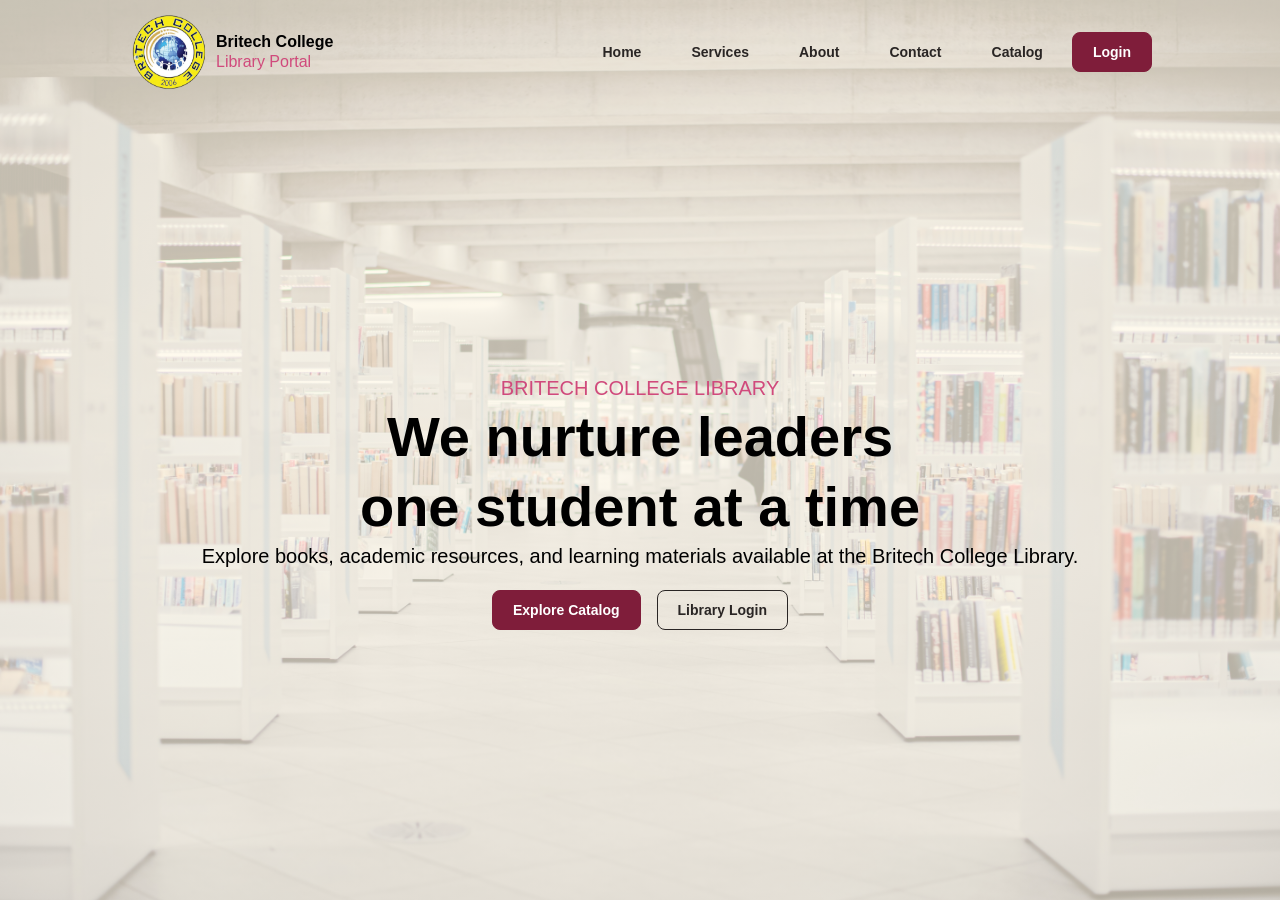
==== commit 49661a0a: "chore: Massive update in landing page, sign-in and new web layout for incoming catalog features." ====
--- a/index.html
+++ b/index.html
@@ -3,377 +3,290 @@
   <head>
     <meta charset="UTF-8" />
     <meta name="viewport" content="width=device-width, initial-scale=1.0" />
-
-    <title>Britech College Library</title>
-
-    <!-- =========================================
-         MAIN STYLESHEET
-    ========================================== -->
+    <title>Library Management</title>
     <link rel="stylesheet" href="./assets/css/style.css" />
     <link rel="stylesheet" href="./assets/css/pages/landing.css" />
   </head>
-
-  <body>
-    <!-- =========================================
-         NAVIGATION
-    ========================================== -->
-    <header class="site-header">
-      <nav class="navbar d-flex items-center">
-        <!-- BRAND -->
-        <div class="brand">
-          <a href="index.html" class="brand-link d-flex items-center">
-            <img src="./assets/images/logo/britech-logo (1).png" alt="Britech College Logo" class="brand-logo" />
-
-            <div class="brand-text">
-              <h2>Britech College</h2>
-              <p>Library Portal</p>
-            </div>
-          </a>
-        </div>
-
-        <!-- NAVIGATION LINKS -->
-        <ul class="nav-links d-flex items-center">
-          <li>
-            <a href="index.html" class="nav-link active"> Home </a>
-          </li>
-
-          <li>
-            <a href="pages/catalog.html" class="nav-link"> Catalog </a>
-          </li>
-
-          <li>
-            <a href="#services" class="nav-link"> Services </a>
-          </li>
-
-          <li>
-            <a href="#about" class="nav-link"> About </a>
-          </li>
-
-          <li>
-            <a href="#contact" class="nav-link"> Contact </a>
-          </li>
-        </ul>
-
-        <!-- LOGIN -->
-        <a href="auth/sign-in.html" class="login-button"> Login </a>
-      </nav>
-    </header>
-
-    <!-- =========================================
-         HERO SECTION
-    ========================================== -->
-    <section class="hero-bg">
-      <div class="hero-overlay"></div>
-
-      <div class="hero-content">
-        <p class="hero-kicker">BRITECH COLLEGE LIBRARY</p>
-
-        <h1 class="text-white mb-6 hero-title">
-          We nurture leaders<br />
-          one student at a time
-        </h1>
-
-        <p class="hero-desc">
-          Explore books, academic resources, and learning materials available at the Britech College Library.
-        </p>
-
-        <div class="hero-buttons d-flex items-center gap-6">
-          <a href="pages/catalog.html" class="hero-button primary-button"> Explore Catalog </a>
-
-          <a href="auth/sign-in.html" class="hero-button secondary-button"> Library Login </a>
-        </div>
-      </div>
-    </section>
-
-    <!-- =========================================
-         SEARCH SECTION
-    ========================================== -->
-    <section class="bg-accent py-16 px-6 text-center" id="search">
-      <div class="mx-auto search-content">
-        <h2 class="text-secondary text-3xl mb-2">Find a Book</h2>
-
-        <p class="text-gray mb-6">Search our library catalog for books and academic resources.</p>
-
-        <div class="search-box d-flex items-center bg-white radius-full p-1 shadow-md mx-auto">
-          <input
-            type="text"
-            placeholder="Search by title, author, or ISBN..."
-            id="homeSearch"
-            class="flex-grow-1 border-0 px-5 py-4 text-sm radius-full"
+  <body class="h-screen">
+    <main class="main-container__h-100">
+      <section class="h-100 d-flex flex-column items-center justify-center hero-bg">
+        <header class="w-100 px-32 py-3 d-flex flex-row items-center justify-between">
+          <div>
+            <a class="d-flex flex-row items-center gap-2" href="index.html">
+              <img class="w-80 h-80" src="./assets/images/logo/britech-logo.png" alt="Britech College Logo" />
+
+              <div>
+                <h1>Britech College</h1>
+                <p class="mt-1 text-navy">Library Portal</p>
+              </div>
+            </a>
+          </div>
+
+          <nav class="d-flex flex-row items-center gap-2">
+            <a class="btn-tertiary" href="index.html"> Home </a>
+            <a class="btn-tertiary" href="#services"> Services </a>
+            <a class="btn-tertiary" href="#about"> About </a>
+            <a class="btn-tertiary" href="#contact"> Contact </a>
+            <a class="btn-tertiary" href="./pages/catalog.html"> Catalog </a>
+            <a class="btn-primary btn-login" href="./auth/sign-in.html"> Login </a>
+          </nav>
+        </header>
+
+        <div class="w-100 d-flex flex-column items-center justify-center flex-1">
+          <p class="text-lg text-navy">BRITECH COLLEGE LIBRARY</p>
+
+          <h1 class="text-56 text-center">
+            We nurture leaders<br />
+            one student at a time
+          </h1>
+
+          <p class="text-lg text-center">
+            Explore books, academic resources, and learning materials available at the Britech College Library.
+          </p>
+
+          <div class="mt-5 d-flex items-center gap-4">
+            <a class="btn-primary btn-white" href="pages/catalog.html"> Explore Catalog </a>
+            <a class="btn-outline btn-dark" href="auth/sign-in.html"> Library Login </a>
+          </div>
+        </div>
+      </section>
+
+      <section class="py-24 d-flex flex-column items-center bg-accent">
+        <article class="w-1/2 text-center">
+          <h2 class="text-secondary text-3xl mb-2">Find a Book</h2>
+          <p class="text-gray mb-6">Search our library catalog for books and academic resources.</p>
+          <div class="d-flex bg-white shadow-md rounded-md">
+            <input type="text" placeholder="Search by title, author, or ISBN..." class="input" />
+            <button id="homeSearchButton" class="btn-primary btn-white">
+              <i class="fa-solid fa-magnifying-glass"></i>
+              Search
+            </button>
+          </div>
+        </article>
+      </section>
+
+      <section class="p-16 py-16 d-flex flex-row justify-between gap-5">
+        <!-- BOOKS -->
+        <div class="p-6 d-flex flex-column items-center flex-1 rounded-md stat-card">
+          <i class="fa-solid fa-book text-primary text-3xl mb-3"></i>
+
+          <h2 class="text-secondary text-3xl">3,520+</h2>
+
+          <p class="text-gray text-14">Books Available</p>
+        </div>
+
+        <!-- USERS -->
+        <div class="p-6 d-flex flex-column items-center flex-1 rounded-md stat-card">
+          <i class="fa-solid fa-users text-primary text-3xl mb-3"></i>
+
+          <h2 class="text-secondary text-3xl">1,400+</h2>
+
+          <p class="text-gray text-14">Registered Users</p>
+        </div>
+
+        <!-- BORROWINGS -->
+        <div class="p-6 d-flex flex-column items-center flex-1 rounded-md stat-card">
+          <i class="fa-solid fa-book-open text-primary text-3xl mb-3"></i>
+
+          <h2 class="text-secondary text-3xl">180+</h2>
+
+          <p class="text-gray text-14">Monthly Borrowings</p>
+        </div>
+
+        <!-- LIBRARY -->
+        <div class="p-6 d-flex flex-column items-center flex-1 rounded-md stat-card">
+          <i class="fa-solid fa-building-columns text-primary text-3xl mb-3"></i>
+
+          <h2 class="text-secondary text-3xl">1</h2>
+
+          <p class="text-gray text-14">College Library</p>
+        </div>
+      </section>
+
+      <section id="services" class="p-16 bg-accent">
+        <div class="text-center">
+          <p class="text-primary text-12 font-bold">OUR SERVICES</p>
+
+          <h2 class="text-secondary text-4xl my-2">Library Services</h2>
+
+          <span class="text-gray"> Access the resources and services you need for your studies. </span>
+        </div>
+
+        <div class="mt-10 d-flex flex-row items-center justify-between gap-5">
+          <!-- SERVICE 1 -->
+          <div class="service-card bg-white p-8 radius-lg shadow-sm">
+            <i class="fa-solid fa-book service-icon bg-accent text-primary radius-md mb-5"></i>
+
+            <h3 class="text-secondary mb-3">Book Catalog</h3>
+
+            <p class="text-gray text-14 mb-5">
+              Search and explore books and learning materials available in the library.
+            </p>
+
+            <a href="pages/catalog.html" class="text-primary text-14 font-semibold"> Browse Books → </a>
+          </div>
+
+          <!-- SERVICE 2 -->
+          <div class="service-card bg-white p-8 radius-lg shadow-sm">
+            <i class="fa-solid fa-arrow-right-arrow-left service-icon bg-accent text-primary radius-md mb-5"></i>
+
+            <h3 class="text-secondary mb-3">Borrow &amp; Return</h3>
+
+            <p class="text-gray text-14 mb-5">Manage your library borrowing and returning transactions.</p>
+
+            <a href="auth/sign-in.html" class="text-primary text-14 font-semibold"> Access Account → </a>
+          </div>
+
+          <!-- SERVICE 3 -->
+          <div class="service-card bg-white p-8 radius-lg shadow-sm">
+            <i class="fa-solid fa-magnifying-glass service-icon bg-accent text-primary radius-md mb-5"></i>
+
+            <h3 class="text-secondary mb-3">Resource Search</h3>
+
+            <p class="text-gray text-14 mb-5">Quickly find resources using title, author, category, or ISBN.</p>
+
+            <a href="pages/catalog.html" class="text-primary text-14 font-semibold"> Search Resources → </a>
+          </div>
+
+          <!-- SERVICE 4 -->
+          <div class="service-card bg-white p-8 radius-lg shadow-sm">
+            <i class="fa-solid fa-chart-column service-icon bg-accent text-primary radius-md mb-5"></i>
+
+            <h3 class="text-secondary mb-3">Library Records</h3>
+
+            <p class="text-gray text-14 mb-5">
+              Authorized staff can manage library records, inventory, and transactions.
+            </p>
+
+            <a href="auth/sign-in.html" class="text-primary text-14 font-semibold"> Staff Login → </a>
+          </div>
+        </div>
+      </section>
+
+      <section id="about" class="p-16 d-flex flex-row gap-10">
+        <!-- IMAGE -->
+        <div class="w-1/2 h-480 overflow-hidden shadow-lg">
+          <img
+            class="w-100 h-100 rounded-md"
+            src="./assets/images/backgrounds/library.jpg"
+            alt="Britech College Library"
           />
-
-          <button
-            id="homeSearchButton"
-            class="bg-navy text-secondary px-6 radius-full font-semibold border-0 d-flex items-center justify-center gap-2"
-          >
-            <i class="fa-solid fa-magnifying-glass"></i>
-            Search
-          </button>
-        </div>
-      </div>
-    </section>
-
-    <!-- =========================================
-         LIBRARY STATISTICS
-    ========================================== -->
-    <section class="container mx-auto d-grid stats-grid gap-6 py-16 px-6">
-      <!-- BOOKS -->
-      <div class="stat-card text-center bg-white p-6 radius-lg shadow-sm">
-        <i class="fa-solid fa-book text-primary text-3xl mb-3"></i>
-
-        <h2 class="text-secondary text-3xl">3,520+</h2>
-
-        <p class="text-gray text-14">Books Available</p>
-      </div>
-
-      <!-- USERS -->
-      <div class="stat-card text-center bg-white p-6 radius-lg shadow-sm">
-        <i class="fa-solid fa-users text-primary text-3xl mb-3"></i>
-
-        <h2 class="text-secondary text-3xl">1,400+</h2>
-
-        <p class="text-gray text-14">Registered Users</p>
-      </div>
-
-      <!-- BORROWINGS -->
-      <div class="stat-card text-center bg-white p-6 radius-lg shadow-sm">
-        <i class="fa-solid fa-book-open text-primary text-3xl mb-3"></i>
-
-        <h2 class="text-secondary text-3xl">180+</h2>
-
-        <p class="text-gray text-14">Monthly Borrowings</p>
-      </div>
-
-      <!-- LIBRARY -->
-      <div class="stat-card text-center bg-white p-6 radius-lg shadow-sm">
-        <i class="fa-solid fa-building-columns text-primary text-3xl mb-3"></i>
-
-        <h2 class="text-secondary text-3xl">1</h2>
-
-        <p class="text-gray text-14">College Library</p>
-      </div>
-    </section>
-
-    <!-- =========================================
-         SERVICES
-    ========================================== -->
-    <section class="bg-accent py-20 px-6" id="services">
-      <div class="section-heading text-center mx-auto">
-        <p class="text-primary text-12 font-bold">OUR SERVICES</p>
-
-        <h2 class="text-secondary text-4xl my-2">Library Services</h2>
-
-        <span class="text-gray"> Access the resources and services you need for your studies. </span>
-      </div>
-
-      <div class="container services-grid d-grid gap-6 mx-auto mt-10">
-        <!-- SERVICE 1 -->
-        <div class="service-card bg-white p-8 radius-lg shadow-sm">
-          <i
-            class="fa-solid fa-book service-icon d-flex items-center justify-center bg-accent text-primary radius-md mb-5"
-          ></i>
-
-          <h3 class="text-secondary mb-3">Book Catalog</h3>
-
-          <p class="text-gray text-14 mb-5">
-            Search and explore books and learning materials available in the library.
-          </p>
-
-          <a href="pages/catalog.html" class="text-primary text-14 font-semibold"> Browse Books → </a>
-        </div>
-
-        <!-- SERVICE 2 -->
-        <div class="service-card bg-white p-8 radius-lg shadow-sm">
-          <i
-            class="fa-solid fa-arrow-right-arrow-left service-icon d-flex items-center justify-center bg-accent text-primary radius-md mb-5"
-          ></i>
-
-          <h3 class="text-secondary mb-3">Borrow &amp; Return</h3>
-
-          <p class="text-gray text-14 mb-5">Manage your library borrowing and returning transactions.</p>
-
-          <a href="auth/sign-in.html" class="text-primary text-14 font-semibold"> Access Account → </a>
-        </div>
-
-        <!-- SERVICE 3 -->
-        <div class="service-card bg-white p-8 radius-lg shadow-sm">
-          <i
-            class="fa-solid fa-magnifying-glass service-icon d-flex items-center justify-center bg-accent text-primary radius-md mb-5"
-          ></i>
-
-          <h3 class="text-secondary mb-3">Resource Search</h3>
-
-          <p class="text-gray text-14 mb-5">Quickly find resources using title, author, category, or ISBN.</p>
-
-          <a href="pages/catalog.html" class="text-primary text-14 font-semibold"> Search Resources → </a>
-        </div>
-
-        <!-- SERVICE 4 -->
-        <div class="service-card bg-white p-8 radius-lg shadow-sm">
-          <i
-            class="fa-solid fa-chart-column service-icon d-flex items-center justify-center bg-accent text-primary radius-md mb-5"
-          ></i>
-
-          <h3 class="text-secondary mb-3">Library Records</h3>
-
-          <p class="text-gray text-14 mb-5">
-            Authorized staff can manage library records, inventory, and transactions.
-          </p>
-
-          <a href="auth/sign-in.html" class="text-primary text-14 font-semibold"> Staff Login → </a>
-        </div>
-      </div>
-    </section>
-
-    <!-- =========================================
-         ABOUT
-    ========================================== -->
-    <section class="container mx-auto d-grid about-grid gap-16 items-center py-20 px-6" id="about">
-      <!-- IMAGE -->
-      <div>
-        <img
-          src="./assets/images/uploads/Library.png"
-          alt="Britech College Library"
-          class="w-100 about-img radius-xl shadow-lg d-block"
-        />
-      </div>
-
-      <!-- CONTENT -->
-      <div>
-        <p class="text-primary text-12 font-bold">ABOUT THE LIBRARY</p>
-
-        <h2 class="text-secondary text-4xl my-3">Britech College Library</h2>
-
-        <p class="text-gray mb-4">
-          The Britech College Library provides students, teachers, and staff with access to books, academic resources,
-          and other learning materials.
-        </p>
-
-        <p class="text-gray mb-4">
-          Our library management system makes it easier to search for resources, monitor borrowing transactions, and
-          manage library records.
-        </p>
-
-        <a
-          href="pages/catalog.html"
-          class="btn-primary d-inline-block bg-navy text-secondary px-6 py-4 rounded-md font-semibold mt-3"
-        >
-          Explore Our Catalog
-        </a>
-      </div>
-    </section>
-
-    <!-- =========================================
-         ANNOUNCEMENT
-    ========================================== -->
-    <section class="bg-secondary text-white d-flex items-center gap-6 announcement">
-      <div
-        class="announcement-icon flex-shrink-0 d-flex items-center justify-center bg-navy text-secondary radius-full"
-      >
-        <i class="fa-solid fa-bullhorn"></i>
-      </div>
-
-      <div>
-        <p class="text-navy text-12 font-bold">LIBRARY ANNOUNCEMENT</p>
-
-        <h2 class="text-xl my-1">Welcome to the Britech College Library Portal</h2>
-
-        <span class="text-14 announcement-text">
-          Check the catalog regularly for newly added books and available learning resources.
-        </span>
-      </div>
-    </section>
-
-    <!-- =========================================
-         CONTACT
-    ========================================== -->
-    <section class="bg-accent py-20 px-6" id="contact">
-      <div class="section-heading text-center mx-auto">
-        <p class="text-primary text-12 font-bold">GET IN TOUCH</p>
-
-        <h2 class="text-secondary text-4xl my-2">Contact the Library</h2>
-
-        <span class="text-gray"> Have questions? Contact the Britech College Library. </span>
-      </div>
-
-      <div class="contact-grid d-grid gap-6 mx-auto mt-10">
-        <!-- LOCATION -->
-        <div class="bg-white text-center p-8 radius-lg shadow-sm">
-          <i class="fa-solid fa-location-dot text-primary text-2xl mb-4"></i>
-
-          <h3 class="text-secondary mb-2">Location</h3>
-
-          <p class="text-gray text-14">Britech College</p>
-        </div>
-
-        <!-- EMAIL -->
-        <div class="bg-white text-center p-8 radius-lg shadow-sm">
-          <i class="fa-solid fa-envelope text-primary text-2xl mb-4"></i>
-
-          <h3 class="text-secondary mb-2">Email</h3>
-
-          <p class="text-gray text-14">library@britech.edu.ph</p>
-        </div>
-
-        <!-- PHONE -->
-        <div class="bg-white text-center p-8 radius-lg shadow-sm">
-          <i class="fa-solid fa-phone text-primary text-2xl mb-4"></i>
-
-          <h3 class="text-secondary mb-2">Phone</h3>
-
-          <p class="text-gray text-14">+63 912 345 6789</p>
-        </div>
-      </div>
-    </section>
-
-    <!-- =========================================
-         FOOTER
-    ========================================== -->
-    <footer class="footer-bg text-white">
-      <div class="container footer-grid d-grid gap-10 mx-auto py-16 px-6">
-        <!-- BRAND -->
+        </div>
+
+        <!-- CONTENT -->
+        <div class="w-1/2">
+          <p class="text-primary text-12 font-bold">ABOUT THE LIBRARY</p>
+
+          <h2 class="text-secondary text-4xl my-3">Britech College Library</h2>
+
+          <p class="text-gray mb-4">
+            The Britech College Library provides students, teachers, and staff with access to books, academic resources,
+            and other learning materials.
+          </p>
+
+          <p class="text-gray mb-4">
+            Our library management system makes it easier to search for resources, monitor borrowing transactions, and
+            manage library records.
+          </p>
+
+          <a href="pages/catalog.html" class="btn-primary btn-white"> Explore Our Catalog </a>
+        </div>
+      </section>
+
+      <section class="p-16 bg-secondary text-white d-flex items-center gap-6">
+        <div class="d-flex items-center justify-center bg-navy text-secondary radius-full announcement-icon">
+          <i class="fa-solid fa-bullhorn"></i>
+        </div>
+
         <div>
-          <h2 class="mb-3">Britech College Library</h2>
-
-          <p class="text-14 footer-muted">Your gateway to knowledge and learning resources.</p>
-        </div>
-
-        <!-- QUICK LINKS -->
-        <div>
-          <h3 class="text-navy mb-4">Quick Links</h3>
-
-          <a href="index.html" class="d-block text-14 footer-link mb-2"> Home </a>
-
-          <a href="pages/catalog.html" class="d-block text-14 footer-link mb-2"> Catalog </a>
-
-          <a href="auth/sign-in.html" class="d-block text-14 footer-link mb-2"> Login </a>
-        </div>
-
-        <!-- LIBRARY -->
-        <div>
-          <h3 class="text-navy mb-4">Library</h3>
-
-          <a href="#services" class="d-block text-14 footer-link mb-2"> Services </a>
-
-          <a href="#about" class="d-block text-14 footer-link mb-2"> About </a>
-
-          <a href="#contact" class="d-block text-14 footer-link mb-2"> Contact </a>
-        </div>
-      </div>
-
-      <!-- FOOTER BOTTOM -->
-      <div class="footer-bottom border-t text-center py-5 px-6">
-        <p class="text-12 footer-copy">
-          ©
-          <span id="year">2026</span>
-          Britech College Library. All Rights Reserved.
-        </p>
-      </div>
-    </footer>
-
-    <!-- =========================================
-         JAVASCRIPT
-    ========================================== -->
-    <script src="./assets/js/main.js"></script>
+          <p class="text-navy text-12 font-bold">LIBRARY ANNOUNCEMENT</p>
+          <h2 class="my-3 text-xl">Welcome to the Britech College Library Portal</h2>
+          <span class="text-14 text-light-gray">
+            Check the catalog regularly for newly added books and available learning resources.
+          </span>
+        </div>
+      </section>
+
+      <section id="contact" class="p-16 bg-accent">
+        <div class="section-heading text-center mx-auto">
+          <p class="text-primary text-12 font-bold">GET IN TOUCH</p>
+
+          <h2 class="text-secondary text-4xl my-2">Contact the Library</h2>
+
+          <span class="text-gray"> Have questions? Contact the Britech College Library. </span>
+        </div>
+
+        <div class="mt-10 d-flex flex-row justify-between gap-5">
+          <!-- LOCATION -->
+          <div class="p-8 d-flex flex-1 flex-column items-center justify-center radius-lg bg-white shadow-sm">
+            <i class="fa-solid fa-location-dot text-primary text-2xl mb-4"></i>
+
+            <h3 class="text-secondary mb-2">Location</h3>
+
+            <p class="text-gray text-14">Britech College</p>
+          </div>
+
+          <!-- EMAIL -->
+          <div class="p-8 d-flex flex-1 flex-column items-center justify-center radius-lg bg-white shadow-sm">
+            <i class="fa-solid fa-envelope text-primary text-2xl mb-4"></i>
+
+            <h3 class="text-secondary mb-2">Email</h3>
+
+            <p class="text-gray text-14">library@britech.edu.ph</p>
+          </div>
+
+          <!-- PHONE -->
+          <div class="p-8 d-flex flex-1 flex-column items-center justify-center radius-lg bg-white shadow-sm">
+            <i class="fa-solid fa-phone text-primary text-2xl mb-4"></i>
+
+            <h3 class="text-secondary mb-2">Phone</h3>
+
+            <p class="text-gray text-14">+63 912 345 6789</p>
+          </div>
+        </div>
+      </section>
+
+      <footer class="footer-bg text-white">
+        <div class="container footer-grid d-grid gap-10 mx-auto py-16 px-6">
+          <!-- BRAND -->
+          <div>
+            <h2 class="mb-3">Britech College Library</h2>
+
+            <p class="text-14 footer-muted">Your gateway to knowledge and learning resources.</p>
+          </div>
+
+          <!-- QUICK LINKS -->
+          <div>
+            <h3 class="text-navy mb-4">Quick Links</h3>
+
+            <a href="index.html" class="d-block text-14 footer-link mb-2"> Home </a>
+
+            <a href="pages/catalog.html" class="d-block text-14 footer-link mb-2"> Catalog </a>
+
+            <a href="auth/sign-in.html" class="d-block text-14 footer-link mb-2"> Login </a>
+          </div>
+
+          <!-- LIBRARY -->
+          <div>
+            <h3 class="text-navy mb-4">Library</h3>
+
+            <a href="#services" class="d-block text-14 footer-link mb-2"> Services </a>
+
+            <a href="#about" class="d-block text-14 footer-link mb-2"> About </a>
+
+            <a href="#contact" class="d-block text-14 footer-link mb-2"> Contact </a>
+          </div>
+        </div>
+
+        <!-- FOOTER BOTTOM -->
+        <div class="footer-bottom border-t text-center py-5 px-6">
+          <p class="text-12 footer-copy">
+            ©
+            <span id="year">2026</span>
+            Britech College Library. All Rights Reserved.
+          </p>
+        </div>
+      </footer>
+    </main>
   </body>
 </html>
--- a/assets/css/style.css
+++ b/assets/css/style.css
@@ -18,31 +18,8 @@
 @import url("./base/z-index.css");
 
 /* =========================================
-      COMPONENTS
-   ========================================= */
-
-@import url("./component/animations/animations.css");
-@import url("./component/buttons/buttons.css");
-@import url("./component/cards/cards.css");
-
-/* =========================================
-      LAYOUT
-   ========================================= */
-
-@import url("./layout/nav.css");
-@import url("./layout/footer.css");
-
-/* =========================================
-      PAGE
-   ========================================= */
-
-@import url("./pages/landing.css");
-@import url("./pages/books.css");
-
-/* =========================================
       THIRD PARTY CSS
    ========================================= */
-
 /* https://fontawesome.com/v6/search?ic=free-collection */
 
 @import url("https://cdnjs.cloudflare.com/ajax/libs/font-awesome/6.7.2/css/all.min.css");
--- a/assets/css/pages/landing.css
+++ b/assets/css/pages/landing.css
@@ -1,1556 +1,93 @@
-/* =========================================
-   LANDING.CSS
-   BRITECH COLLEGE LIBRARY
-   
-========================================= */
-
-@import url("../customs/global.css");
-@import url("../customs/announcement.css");
-@import url("../customs/responsive.css");
-@import url("../component/search/search.css");
-
-* {
-  box-sizing: border-box;
-}
-
-html {
-  scroll-behavior: smooth;
-}
-
-body {
-  margin: 0;
-  font-family: "Poppins", sans-serif;
-  color: #4a1025;
-  background: #ffffff;
-}
-
-a {
-  text-decoration: none;
-}
-
-/* =========================================
-   NAVIGATION
-========================================= */
-
-.site-header {
-  position: absolute;
-  top: 0;
-  left: 0;
-
-  width: 100%;
-
-  z-index: 100;
-
-  background: transparent;
-}
-
-.navbar {
-  width: 100%;
-  max-width: 1250px;
-
-  min-height: 95px;
-
-  margin: 0 auto;
-
-  padding: 18px 30px;
-
-  display: flex;
-  align-items: center;
-
-  gap: 35px;
-}
-
-/* BRAND */
-
-.brand {
-  flex-shrink: 0;
-}
-
-.brand-link {
-  display: flex;
-  align-items: center;
-
-  gap: 12px;
-}
-
-.brand-logo {
-  width: 58px;
-  height: 58px;
-
-  object-fit: contain;
-
-  display: block;
-}
-
-.brand-text h2 {
-  margin: 0;
-
-  color: #ffffff;
-
-  font-size: 20px;
-  font-weight: 700;
-
-  line-height: 1.2;
-}
-
-.brand-text p {
-  margin: 3px 0 0;
-
-  color: #d04a7c;
-
-  font-size: 12px;
-  font-weight: 500;
-}
-
-/* NAVIGATION */
-
-.nav-links {
-  list-style: none;
-
-  display: flex;
-  align-items: center;
-
-  gap: 30px;
-
-  margin: 0 0 0 auto;
-  padding: 0;
-}
-
-.nav-link {
-  position: relative;
-
-  color: #ffffff;
-
-  font-size: 13px;
-  font-weight: 500;
-
-  transition: 0.3s ease;
-}
-
-.nav-link:hover {
-  color: #d04a7c;
-}
-
-.nav-link::after {
-  content: "";
-
-  position: absolute;
-
-  left: 0;
-  bottom: -8px;
-
-  width: 0;
-  height: 2px;
-
-  background: #d04a7c;
-
-  transition: 0.3s ease;
-}
-
-.nav-link:hover::after,
-.nav-link.active::after {
-  width: 100%;
-}
-
-/* LOGIN */
-
-.login-button {
-  padding: 12px 24px;
-
-  background: #7f1d3a;
-
-  border: 1px solid rgba(255, 255, 255, 0.5);
-
-  border-radius: 5px;
-
-  color: #ffffff;
-
-  font-size: 13px;
-  font-weight: 600;
-
-  transition: 0.3s ease;
-}
-
-.login-button:hover {
-  background: #d04a7c;
-
-  transform: translateY(-2px);
-}
-
-/* =========================================
-   HERO
-========================================= */
+@import url("../component/buttons/base.css");
+@import url("../component/inputs/base.css");
+@import url("../layout/header.css");
+@import url("../layout/main-container.css");
+@import url("../layout/footer.css");
 
 .hero-bg {
-  position: relative;
-
-  min-height: 100vh;
-  width: 100%;
-
-  display: flex;
-
-  align-items: center;
-  justify-content: center;
-
-  overflow: hidden;
-
-  background-image: url("../../images/uploads/Library.png");
+  background-image:
+    linear-gradient(rgba(255, 248, 231, 0.75), rgba(255, 248, 231, 0.65)), url("../../images/backgrounds/library.jpg");
 
   background-size: cover;
   background-position: center center;
-
   background-repeat: no-repeat;
 }
 
-/* DARK OVERLAY */
-
-.hero-overlay {
-  position: absolute;
-
-  inset: 0;
-
-  background: linear-gradient(rgba(74, 16, 37, 0.68), rgba(74, 16, 37, 0.62));
-
-  z-index: 1;
+.btn-white {
+  color: var(--color-white);
 }
 
-/* EXTRA SIDE GRADIENT */
-
-.hero-bg::after {
-  content: "";
-
-  position: absolute;
-
-  inset: 0;
-
-  background: linear-gradient(90deg, rgba(74, 16, 37, 0.75), rgba(74, 16, 37, 0.25), rgba(74, 16, 37, 0.45));
-
-  z-index: 2;
+.btn-dark {
+  color: var(--color-dark);
 }
 
-/* HERO CONTENT */
-
-.hero-content {
-  position: relative;
-
-  z-index: 3;
-
-  width: 100%;
-  max-width: 950px;
-
-  padding: 150px 30px 110px;
-
-  text-align: center;
-
-  color: #ffffff;
+.btn-login {
+  color: var(--color-white);
 }
 
-/* KICKER */
-
-.hero-kicker {
-  margin: 0 0 18px;
-
-  color: #d04a7c;
-
-  font-size: 14px;
-  font-weight: 700;
-
-  letter-spacing: 3px;
+.stat-card {
+  transition:
+    transform 0.3s ease,
+    box-shadow 0.3s ease;
 }
 
-/* TITLE */
-
-.hero-title {
-  margin: 0 auto 25px;
-
-  color: #ffffff;
-
-  font-size: clamp(42px, 6vw, 76px);
-
-  font-weight: 700;
-
-  line-height: 1.08;
-
-  letter-spacing: -1px;
+.stat-card:hover {
+  transform: translateY(-8px);
+  box-shadow: var(--shadow-lg);
 }
 
-/* DESCRIPTION */
-
-.hero-desc {
-  max-width: 700px;
-
-  margin: 0 auto 35px;
-
-  color: #ffffff;
-
-  font-size: 17px;
-
-  line-height: 1.7;
+.service-card {
+  transition:
+    transform 0.3s ease,
+    box-shadow 0.3s ease;
 }
 
-/* BUTTONS */
-
-.hero-buttons {
-  display: flex;
-
-  align-items: center;
-  justify-content: center;
-
-  gap: 14px;
-
-  flex-wrap: wrap;
+.service-card:hover {
+  transform: translateY(-8px);
+  box-shadow: var(--shadow-lg);
 }
 
-.hero-button {
-  display: inline-flex;
-
-  align-items: center;
-  justify-content: center;
-
-  min-width: 160px;
-
-  padding: 14px 25px;
-
-  border-radius: 4px;
-
-  font-size: 14px;
-  font-weight: 600;
-
-  transition: 0.3s ease;
-}
-
-/* PRIMARY */
-
-.primary-button {
-  background: #d04a7c;
-
-  color: #4a1025;
-
-  border: 2px solid #d04a7c;
-}
-
-.primary-button:hover {
-  background: #ffffff;
-
-  border-color: #ffffff;
-
-  color: #4a1025;
-
-  transform: translateY(-3px);
-}
-
-/* SECONDARY */
-
-.secondary-button {
-  background: transparent;
-
-  color: #ffffff;
-
-  border: 2px solid #ffffff;
-}
-
-.secondary-button:hover {
-  background: #ffffff;
-
-  color: #4a1025;
-
-  transform: translateY(-3px);
-}
-
-/* SCROLL */
-
-.scroll-down {
-  position: absolute;
-
-  z-index: 5;
-
-  bottom: 25px;
-  left: 50%;
-
-  transform: translateX(-50%);
-
-  display: flex;
-
-  flex-direction: column;
-
-  align-items: center;
-
-  gap: 7px;
-
-  color: #ffffff;
-
-  font-size: 11px;
-
-  letter-spacing: 1px;
-
-  opacity: 0.85;
-
-  transition: 0.3s ease;
-}
-
-.scroll-down i {
-  font-size: 13px;
-
-  animation: scrollMove 1.5s infinite;
-}
-
-.scroll-down:hover {
-  color: #d04a7c;
-}
-
-@keyframes scrollMove {
-  0%,
-  100% {
-    transform: translateY(0);
-  }
-
-  50% {
-    transform: translateY(6px);
-  }
-}
-
-/* =========================================
-   SEARCH
-========================================= */
-
-.search-section {
-  background: #fff8e7;
-
-  padding: 90px 25px;
-}
-
-.search-container {
-  max-width: 850px;
-
-  margin: 0 auto;
-
-  text-align: center;
-}
-
-.section-label {
-  margin: 0 0 10px;
-
-  color: #7f1d3a;
-
-  font-size: 12px;
-  font-weight: 700;
-
-  letter-spacing: 2px;
-}
-
-.search-container h2 {
-  margin: 0 0 10px;
-
-  color: #4a1025;
-
-  font-size: 42px;
-  font-weight: 700;
-}
-
-.search-container > p {
-  margin: 0 auto 30px;
-
-  max-width: 650px;
-
-  color: #6b7280;
-
-  font-size: 15px;
-
-  line-height: 1.7;
-}
-
-/* SEARCH BOX */
-
-.search-box {
-  display: flex;
-
-  align-items: center;
-
-  width: 100%;
-
-  min-height: 64px;
-
-  padding: 5px 5px 5px 22px;
-
-  background: #ffffff;
-
-  border: 1px solid rgba(74, 16, 37, 0.08);
-
-  border-radius: 40px;
-
-  box-shadow: 0 10px 30px rgba(74, 16, 37, 0.08);
-}
-
-.search-box > i {
-  color: #7f1d3a;
-
-  font-size: 17px;
-}
-
-.search-box input {
-  flex: 1;
-
-  width: 100%;
-
-  padding: 15px;
-
-  border: none;
-
-  outline: none;
-
-  background: transparent;
-
-  color: #4a1025;
-
-  font-family: "Poppins", sans-serif;
-
-  font-size: 14px;
-}
-
-.search-box input::placeholder {
-  color: #9ca3af;
-}
-
-.search-box button {
-  min-width: 120px;
-
-  padding: 14px 22px;
-
-  border: none;
-
-  border-radius: 30px;
-
-  background: #d04a7c;
-
-  color: #4a1025;
-
-  font-family: "Poppins", sans-serif;
-
-  font-size: 13px;
-  font-weight: 600;
-
-  cursor: pointer;
-
-  transition: 0.3s ease;
-}
-
-.search-box button:hover {
-  background: #7f1d3a;
-
-  color: #ffffff;
-}
-/* =========================================
-   STATISTICS
-========================================= */
-
-.stats-section {
-  padding: 70px 25px;
-  background: #ffffff;
-}
-
-.stats-container {
-  max-width: 1150px;
-  margin: 0 auto;
-
-  display: grid;
-  grid-template-columns: repeat(4, 1fr);
-
-  border-top: 1px solid #eee;
-  border-bottom: 1px solid #eee;
-}
-
-.stat-item {
-  position: relative;
-
-  display: flex;
-  align-items: center;
-  justify-content: center;
-
-  gap: 16px;
-
-  min-height: 125px;
-  padding: 20px;
-
-  border-right: 1px solid #eee;
-
-  background: #ffffff;
-
-  text-decoration: none;
-  cursor: pointer;
-
-  transition:
-    transform 0.35s ease,
-    background 0.35s ease,
-    box-shadow 0.35s ease;
-}
-
-.stat-item:last-child {
-  border-right: none;
-}
-
-/* ICON */
-
-.stat-item > i {
-  color: #7f1d3a;
-  font-size: 27px;
-
-  transition:
-    transform 0.35s ease,
-    color 0.35s ease;
-}
-
-/* NUMBER */
-
-.stat-item h2 {
-  margin: 0;
-
-  color: #4a1025;
-
-  font-size: 29px;
-  font-weight: 700;
-
-  transition:
-    transform 0.35s ease,
-    color 0.35s ease;
-}
-
-/* TEXT */
-
-.stat-item p {
-  margin: 2px 0 0;
-
-  color: #777;
-  font-size: 12px;
-
-  transition: color 0.35s ease;
-}
-
-/* =========================================
-   HOVER ANIMATION
-========================================= */
-
-.stat-item:hover {
-  transform: translateY(-8px);
-
-  background: #fff8e7;
-
-  box-shadow: 0 12px 30px rgba(74, 16, 37, 0.12);
-
-  z-index: 2;
-}
-
-.stat-item:hover > i {
-  color: #d04a7c;
-
-  transform: scale(1.15) rotate(-5deg);
-}
-
-.stat-item:hover h2 {
-  color: #7f1d3a;
-
-  transform: translateY(-2px);
-}
-
-.stat-item:hover p {
-  color: #4a1025;
-}
-
-/* =========================================
-   CLICK EFFECT
-========================================= */
-
-.stat-item:active {
-  transform: translateY(-3px) scale(0.98);
-}
-
-/* =========================================
-   KEYBOARD ACCESSIBILITY
-========================================= */
-
-.stat-item:focus-visible {
-  outline: 3px solid #d04a7c;
-  outline-offset: -3px;
-}
-
-/* =========================================
-   SERVICES
-========================================= */
-
-.services-section {
-  padding: 100px 25px;
-
-  background: #fff8e7;
-}
-
-.section-container {
-  max-width: 1200px;
-
-  margin: 0 auto;
-}
-
-.section-heading {
-  max-width: 700px;
-
-  margin: 0 auto 60px;
-
-  text-align: center;
-}
-
-.section-heading h2 {
-  margin: 5px 0 12px;
-
-  color: #4a1025;
-
-  font-size: 46px;
-
-  font-weight: 700;
-}
-
-.section-heading > p:last-child {
-  margin: 0;
-
-  color: #6b7280;
-
-  font-size: 15px;
-}
-
-/* SERVICES LAYOUT */
-
-.services-layout {
-  display: grid;
-
-  grid-template-columns: 0.9fr 1.4fr;
-
-  gap: 25px;
-}
-
-/* FEATURE */
-
-.service-feature {
-  position: relative;
-
-  min-height: 390px;
-
-  padding: 45px;
-
-  display: flex;
-
-  flex-direction: column;
-
-  justify-content: flex-end;
-
-  background: #7f1d3a;
-
-  color: #ffffff;
-
-  overflow: hidden;
-}
-
-.service-feature::before {
-  content: "";
-
-  position: absolute;
-
-  width: 230px;
-  height: 230px;
-
-  top: -100px;
-  right: -80px;
-
-  border: 1px solid rgba(255, 255, 255, 0.15);
-
-  border-radius: 50%;
-}
-
-.service-feature-icon {
-  position: absolute;
-
-  top: 40px;
-  left: 45px;
-
+.service-icon {
   width: 60px;
   height: 60px;
-
-  display: flex;
-
-  align-items: center;
-  justify-content: center;
-
-  background: #d04a7c;
-
-  color: #4a1025;
-
-  border-radius: 50%;
-
-  font-size: 22px;
-}
-
-.service-number {
-  margin: 0 0 8px;
-
-  color: #d04a7c;
-
-  font-size: 12px;
-  font-weight: 700;
-
-  letter-spacing: 2px;
-}
-
-.service-feature h3 {
-  margin: 0 0 12px;
-
-  font-size: 29px;
-}
-
-.service-feature > p:not(.service-number) {
-  max-width: 450px;
-
-  margin: 0 0 25px;
-
-  color: rgba(255, 255, 255, 0.78);
-
-  font-size: 14px;
-
-  line-height: 1.7;
-}
-
-.service-feature a {
-  color: #ffffff;
-
-  font-size: 13px;
-
-  font-weight: 600;
-}
-
-.service-feature a i {
-  margin-left: 7px;
-
-  color: #d04a7c;
-}
-
-/* SERVICE LIST */
-
-.service-list {
-  background: #ffffff;
-}
-
-.service-row {
-  min-height: 130px;
-
-  padding: 25px 30px;
-
-  display: grid;
-
-  grid-template-columns: 55px 1fr 30px;
-
-  align-items: center;
-
-  gap: 20px;
-
-  border-bottom: 1px solid #eee;
-
-  transition: 0.3s ease;
-}
-
-.service-row:last-child {
-  border-bottom: none;
-}
-
-.service-row:hover {
-  background: #fffaf0;
-}
-
-.service-row-icon {
-  width: 50px;
-  height: 50px;
-
-  display: flex;
-
-  align-items: center;
-  justify-content: center;
-
-  background: #fff8e7;
-
-  color: #7f1d3a;
-
-  border-radius: 4px;
-
-  font-size: 17px;
-}
-
-.service-row-content span {
-  color: #d04a7c;
-
-  font-size: 10px;
-  font-weight: 700;
-
-  letter-spacing: 1px;
-}
-
-.service-row-content h3 {
-  margin: 3px 0 4px;
-
-  color: #4a1025;
-
-  font-size: 17px;
-}
-
-.service-row-content p {
-  margin: 0;
-
-  color: #777;
-
-  font-size: 12px;
-
-  line-height: 1.5;
-}
-
-.service-row > a {
-  color: #7f1d3a;
-
-  font-size: 16px;
-
-  transition: 0.3s ease;
-}
-
-.service-row:hover > a {
-  color: #d04a7c;
-
-  transform: translateX(4px);
-}
-
-/* =========================================
-   ABOUT
-========================================= */
-
-.about-section {
-  padding: 110px 25px;
-
-  background: #ffffff;
-}
-
-.about-container {
-  max-width: 1150px;
-
-  margin: 0 auto;
-
-  display: grid;
-
-  grid-template-columns: 1.05fr 0.95fr;
-
-  gap: 80px;
-
-  align-items: center;
-}
-
-/* IMAGE */
-
-.about-image-wrapper {
-  position: relative;
-}
-
-.about-image {
-  display: block;
-
-  width: 100%;
-
-  height: 480px;
-
-  object-fit: cover;
-
-  border-radius: 2px;
-}
-
-.about-image-label {
-  position: absolute;
-
-  left: 25px;
-  bottom: 25px;
-
-  padding: 16px 22px;
-
-  background: #7f1d3a;
-
-  color: #ffffff;
-
-  display: flex;
-
-  flex-direction: column;
-}
-
-.about-image-label span {
-  color: #d04a7c;
-
-  font-size: 9px;
-
-  font-weight: 700;
-
-  letter-spacing: 2px;
-}
-
-.about-image-label strong {
-  font-size: 13px;
-}
-
-/* ABOUT TEXT */
-
-.about-content h2 {
-  margin: 5px 0 25px;
-
-  color: #4a1025;
-
-  font-size: 47px;
-
-  line-height: 1.1;
-}
-
-.about-content > p:not(.section-label) {
-  margin: 0 0 18px;
-
-  color: #6b7280;
-
-  font-size: 14px;
-
-  line-height: 1.8;
-}
-
-.about-button {
-  display: inline-flex;
-
-  align-items: center;
-
-  gap: 10px;
-
-  margin-top: 10px;
-
-  padding: 13px 23px;
-
-  background: #d04a7c;
-
-  color: #4a1025;
-
-  font-size: 13px;
-
-  font-weight: 600;
-
-  border-radius: 3px;
-
-  transition: 0.3s ease;
-}
-
-.about-button:hover {
-  background: #7f1d3a;
-
-  color: #ffffff;
-}
-
-/* =========================================
-   ANNOUNCEMENT
-========================================= */
-
-.announcement-section {
-  padding: 40px 25px;
-
-  background: #4a1025;
-
-  color: #ffffff;
-}
-
-.announcement-container {
-  max-width: 1100px;
-
-  margin: 0 auto;
-
-  display: flex;
-
-  align-items: center;
-
-  gap: 25px;
+  font-size: 25px;
 }
 
 .announcement-icon {
   width: 65px;
   height: 65px;
-
-  flex-shrink: 0;
-
-  display: flex;
-
-  align-items: center;
-  justify-content: center;
-
-  background: #d04a7c;
-
-  color: #4a1025;
-
-  border-radius: 50%;
-
-  font-size: 21px;
-}
-
-.announcement-content p {
-  margin: 0 0 4px;
-
-  color: #d04a7c;
-
-  font-size: 10px;
-
-  font-weight: 700;
-
-  letter-spacing: 2px;
-}
-
-.announcement-content h2 {
-  margin: 0 0 4px;
-
-  font-size: 20px;
-}
-
-.announcement-content span {
-  color: rgba(255, 255, 255, 0.7);
-
-  font-size: 12px;
-}
-
-/* =========================================
-   CONTACT
-========================================= */
-
-.contact-section {
-  padding: 100px 25px;
-
-  background: #fff8e7;
-}
-
-.contact-grid {
-  max-width: 1000px;
-
-  margin: 0 auto;
-
-  display: grid;
-
-  grid-template-columns: repeat(3, 1fr);
-
-  gap: 20px;
-}
-
-.contact-item {
-  padding: 35px 25px;
-
-  text-align: center;
-
-  background: #ffffff;
-
-  border-top: 3px solid #7f1d3a;
-
-  transition: 0.3s ease;
-}
-
-.contact-item:hover {
-  transform: translateY(-6px);
-
-  box-shadow: 0 15px 35px rgba(74, 16, 37, 0.08);
-}
-
-.contact-item > i {
-  margin-bottom: 15px;
-
-  color: #7f1d3a;
-
   font-size: 25px;
 }
 
-.contact-item h3 {
-  margin: 0 0 7px;
-
-  color: #4a1025;
-
-  font-size: 17px;
+.announcement-text {
+  color: #e8d9de;
 }
 
-.contact-item p {
-  margin: 0;
-
-  color: #777;
-
-  font-size: 13px;
+.footer-bg {
+  background: var(--color-secondary);
 }
 
-/* =========================================
-   FOOTER
-========================================= */
-
-.footer-bg {
-  background: #4a1025;
-
-  color: #ffffff;
+.footer-grid {
+  grid-template-columns: 2fr 1fr 1fr;
 }
 
-.footer-container {
-  max-width: 1150px;
-
-  margin: 0 auto;
-
-  padding: 65px 25px;
-
-  display: grid;
-
-  grid-template-columns: 2fr 1fr 1fr;
-
-  gap: 60px;
+.footer-muted {
+  color: #e8d9de;
 }
 
-.footer-brand h2 {
-  margin: 0 0 10px;
-
-  font-size: 20px;
+.footer-link {
+  color: #e8d9de;
+  transition: var(--transition-fast);
 }
 
-.footer-brand p {
-  margin: 0;
-
-  max-width: 350px;
-
-  color: rgba(255, 255, 255, 0.65);
-
-  font-size: 13px;
-}
-
-.footer-column {
-  display: flex;
-
-  flex-direction: column;
-
-  gap: 9px;
-}
-
-.footer-column h3 {
-  margin: 0 0 8px;
-
-  color: #d04a7c;
-
-  font-size: 14px;
-}
-
-.footer-column a {
-  color: rgba(255, 255, 255, 0.72);
-
-  font-size: 13px;
-
-  transition: 0.3s ease;
-}
-
-.footer-column a:hover {
-  color: #d04a7c;
-
-  padding-left: 4px;
+.footer-link:hover {
+  color: var(--color-navy);
 }
 
 .footer-bottom {
-  padding: 20px 25px;
-
-  text-align: center;
-
-  border-top: 1px solid rgba(255, 255, 255, 0.1);
+  border-color: rgba(255, 255, 255, 0.1);
 }
 
-.footer-bottom p {
-  margin: 0;
-
-  color: rgba(255, 255, 255, 0.55);
-
-  font-size: 11px;
+.footer-copy {
+  color: #c8aab5;
 }
-
-/* =========================================
-   RESPONSIVE
-========================================= */
-
-@media (max-width: 950px) {
-  .navbar {
-    gap: 20px;
-
-    padding: 18px 20px;
-  }
-
-  .nav-links {
-    gap: 18px;
-  }
-
-  .services-layout {
-    grid-template-columns: 1fr;
-  }
-
-  .about-container {
-    grid-template-columns: 1fr;
-
-    gap: 50px;
-  }
-
-  .about-image {
-    height: 400px;
-  }
-
-  .stats-container {
-    grid-template-columns: repeat(2, 1fr);
-  }
-
-  .stat-item:nth-child(2) {
-    border-right: none;
-  }
-
-  .stat-item:nth-child(-n + 2) {
-    border-bottom: 1px solid #eee;
-  }
-
-  .footer-container {
-    grid-template-columns: 1.5fr 1fr 1fr;
-  }
-}
-
-/* =========================================
-   TABLET
-========================================= */
-
-@media (max-width: 750px) {
-  .navbar {
-    min-height: 80px;
-  }
-
-  .brand-logo {
-    width: 48px;
-    height: 48px;
-  }
-
-  .brand-text h2 {
-    font-size: 16px;
-  }
-
-  .brand-text p {
-    font-size: 10px;
-  }
-
-  .nav-links {
-    display: none;
-  }
-
-  .login-button {
-    margin-left: auto;
-  }
-
-  .hero-content {
-    padding-top: 150px;
-  }
-
-  .hero-title {
-    font-size: 45px;
-  }
-
-  .hero-desc {
-    font-size: 15px;
-  }
-
-  .section-heading h2,
-  .search-container h2 {
-    font-size: 37px;
-  }
-
-  .contact-grid {
-    grid-template-columns: 1fr;
-  }
-
-  .footer-container {
-    grid-template-columns: 1fr 1fr;
-
-    gap: 40px;
-  }
-
-  .footer-brand {
-    grid-column: 1 / -1;
-  }
-}
-
-/* =========================================
-   MOBILE
-========================================= */
-
-@media (max-width: 500px) {
-  .navbar {
-    padding: 15px;
-  }
-
-  .brand-text {
-    display: none;
-  }
-
-  .brand-logo {
-    width: 50px;
-    height: 50px;
-  }
-
-  .login-button {
-    padding: 10px 18px;
-  }
-
-  .hero-bg {
-    min-height: 720px;
-
-    background-position: center;
-  }
-
-  .hero-content {
-    padding: 130px 20px 100px;
-  }
-
-  .hero-kicker {
-    font-size: 10px;
-
-    letter-spacing: 2px;
-  }
-
-  .hero-title {
-    font-size: 38px;
-
-    letter-spacing: -0.5px;
-  }
-
-  .hero-desc {
-    font-size: 14px;
-  }
-
-  .hero-buttons {
-    flex-direction: column;
-
-    width: 100%;
-  }
-
-  .hero-button {
-    width: 100%;
-  }
-
-  .search-section,
-  .services-section,
-  .about-section,
-  .contact-section {
-    padding: 70px 20px;
-  }
-
-  .search-container h2,
-  .section-heading h2 {
-    font-size: 32px;
-  }
-
-  .search-box {
-    padding-left: 15px;
-  }
-
-  .search-box input {
-    min-width: 0;
-
-    padding: 12px 8px;
-
-    font-size: 12px;
-  }
-
-  .search-box button {
-    min-width: 85px;
-
-    padding: 12px 14px;
-
-    font-size: 11px;
-  }
-
-  .stats-section {
-    padding: 40px 15px;
-  }
-
-  .stats-container {
-    grid-template-columns: 1fr;
-  }
-
-  .stat-item {
-    border-right: none;
-
-    border-bottom: 1px solid #eee;
-  }
-
-  .stat-item:last-child {
-    border-bottom: none;
-  }
-
-  .service-feature {
-    min-height: 350px;
-
-    padding: 30px;
-  }
-
-  .service-feature-icon {
-    left: 30px;
-
-    top: 30px;
-  }
-
-  .service-row {
-    grid-template-columns: 45px 1fr 20px;
-
-    gap: 12px;
-
-    padding: 20px 15px;
-  }
-
-  .service-row-icon {
-    width: 42px;
-
-    height: 42px;
-  }
-
-  .service-row-content h3 {
-    font-size: 15px;
-  }
-
-  .service-row-content p {
-    font-size: 11px;
-  }
-
-  .about-image {
-    height: 330px;
-  }
-
-  .about-content h2 {
-    font-size: 37px;
-  }
-
-  .announcement-container {
-    align-items: flex-start;
-
-    gap: 15px;
-  }
-
-  .announcement-icon {
-    width: 50px;
-
-    height: 50px;
-
-    font-size: 17px;
-  }
-
-  .announcement-content h2 {
-    font-size: 16px;
-  }
-
-  .announcement-content span {
-    font-size: 11px;
-  }
-
-  .footer-container {
-    grid-template-columns: 1fr;
-
-    padding: 50px 25px;
-
-    gap: 35px;
-  }
-
-  .footer-brand {
-    grid-column: auto;
-  }
-}
